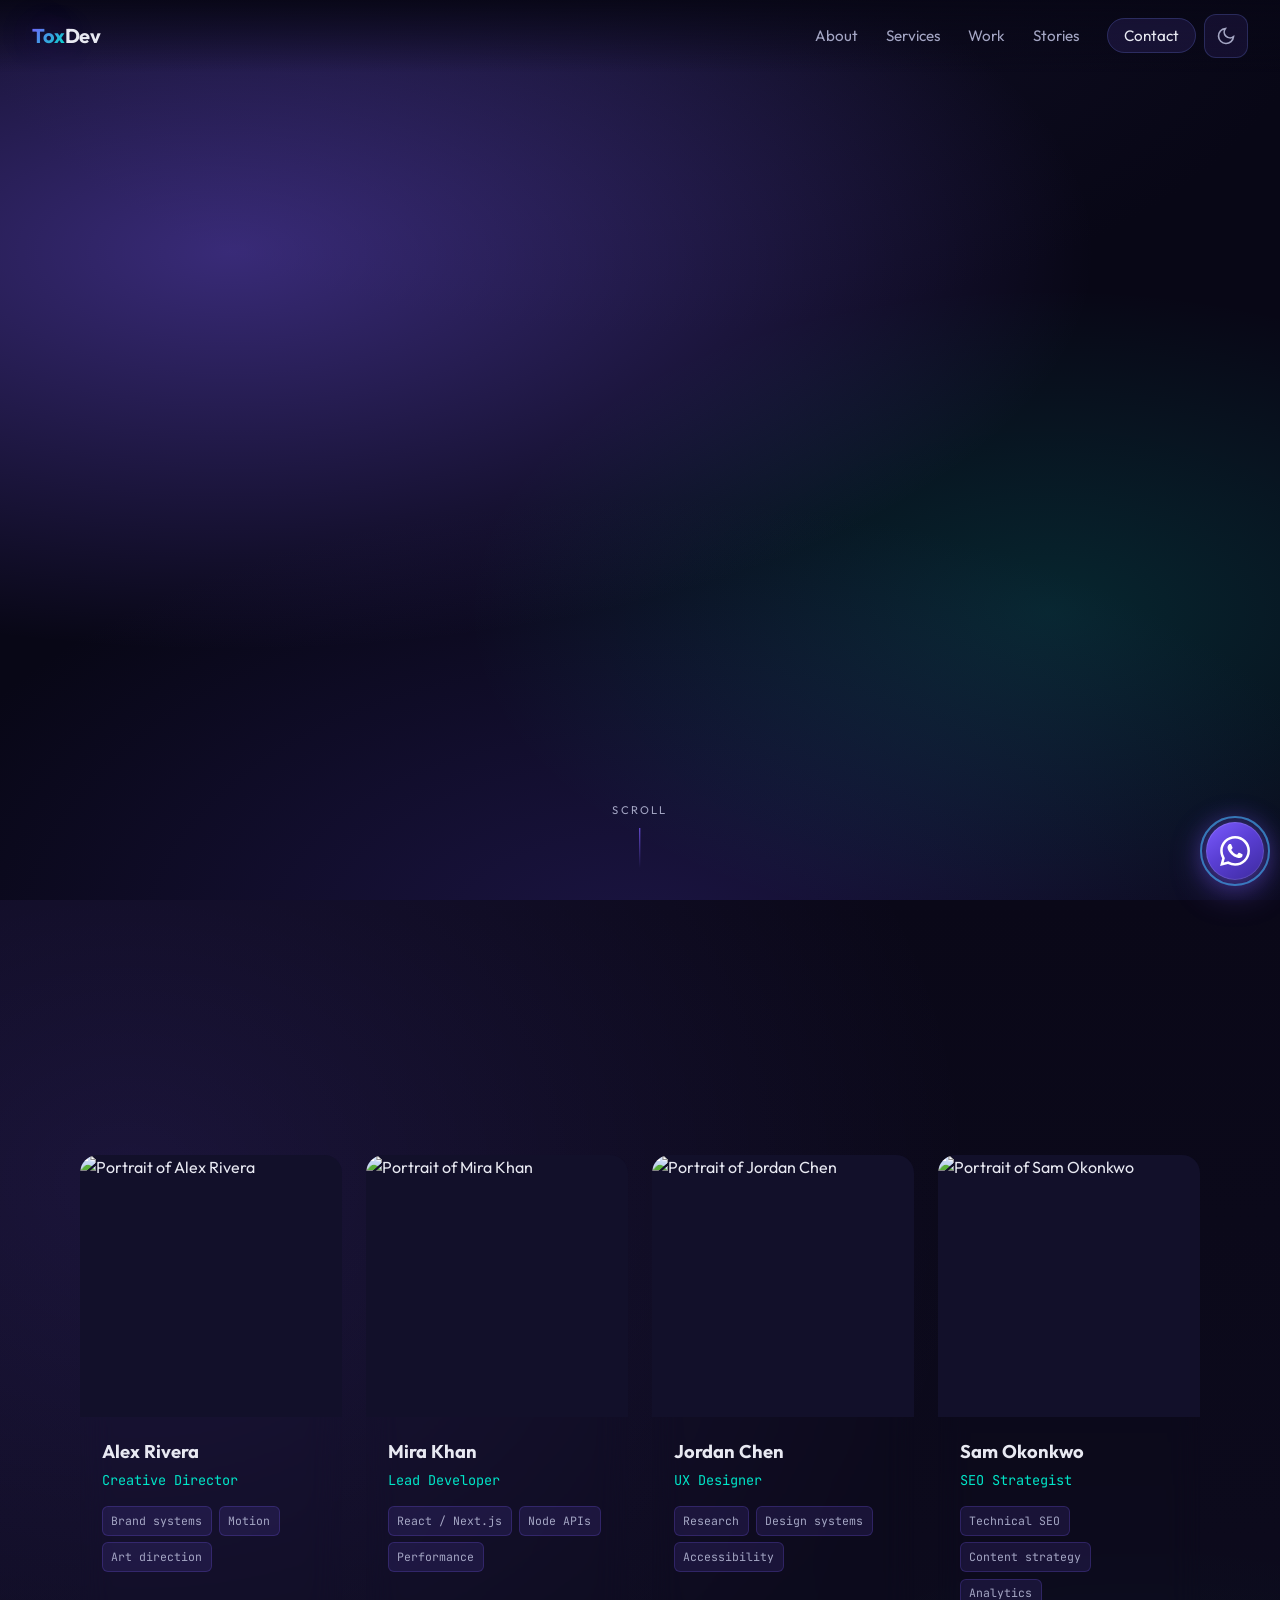
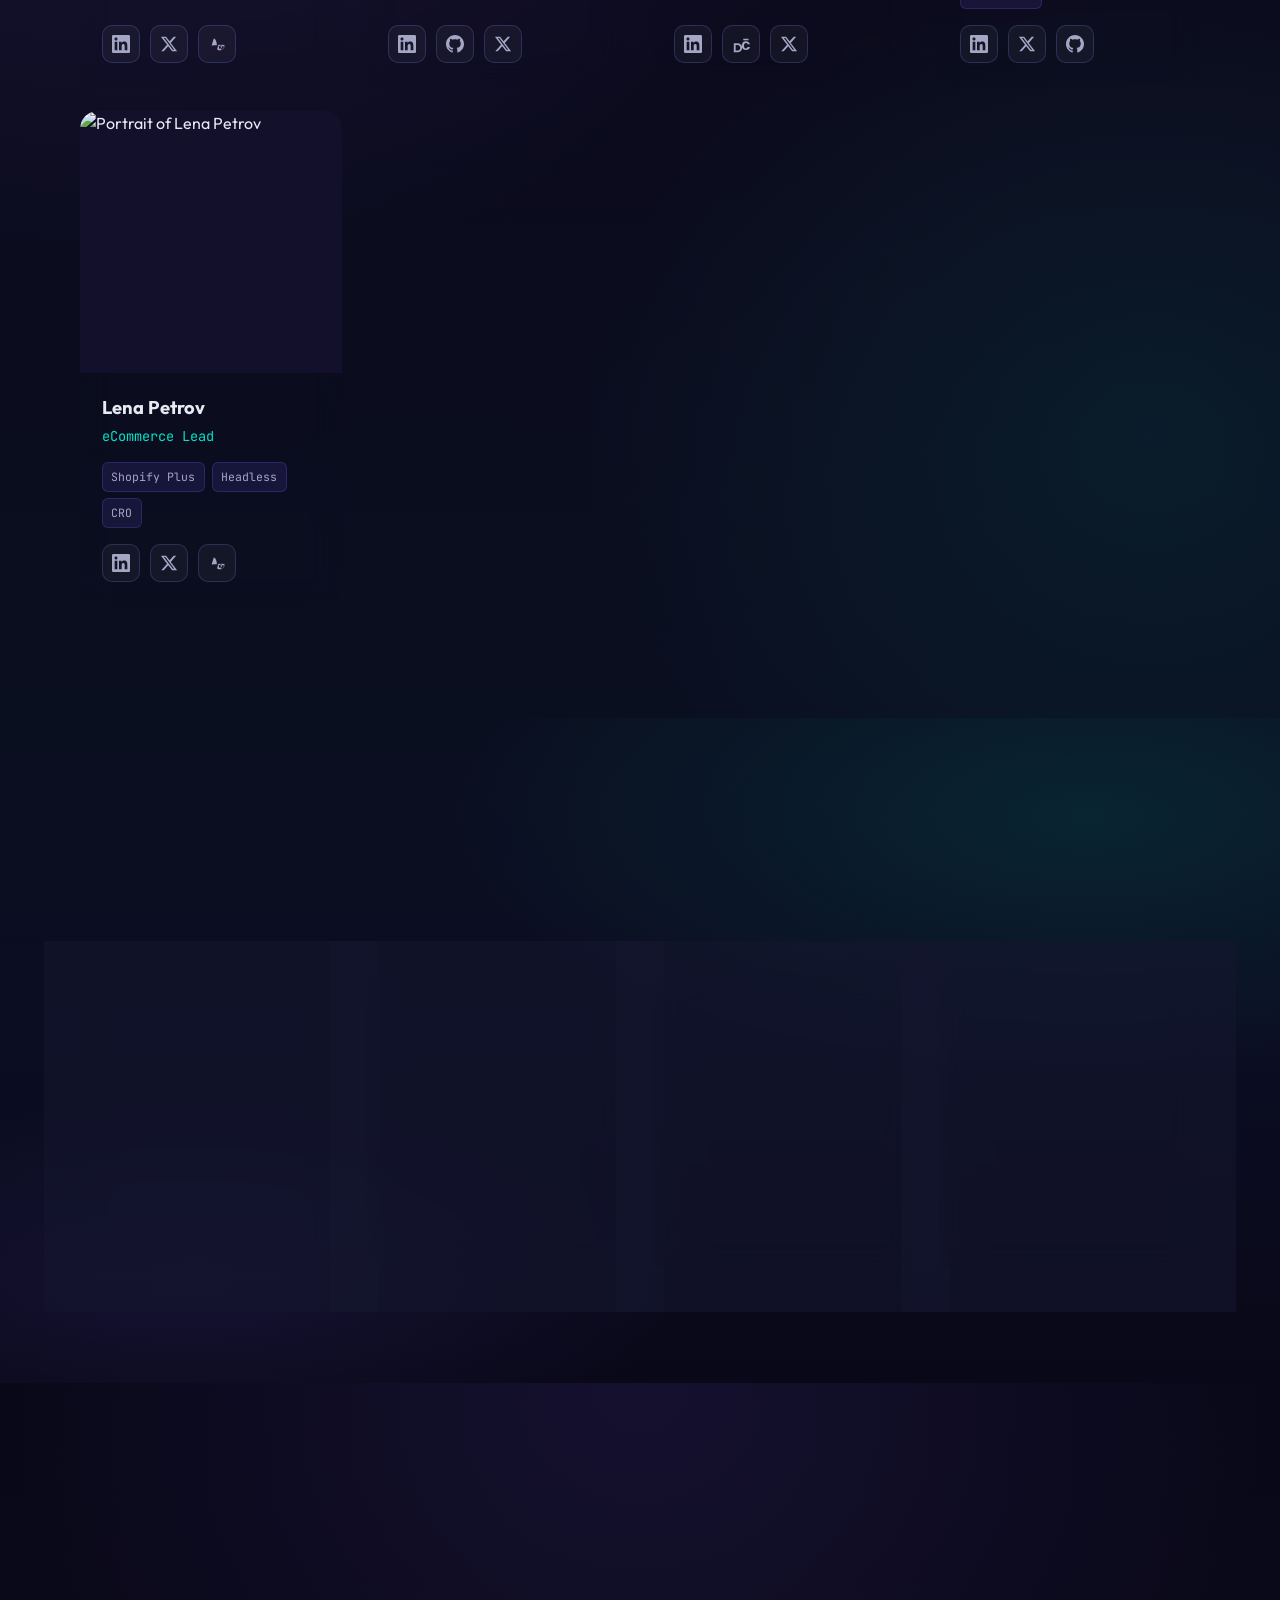
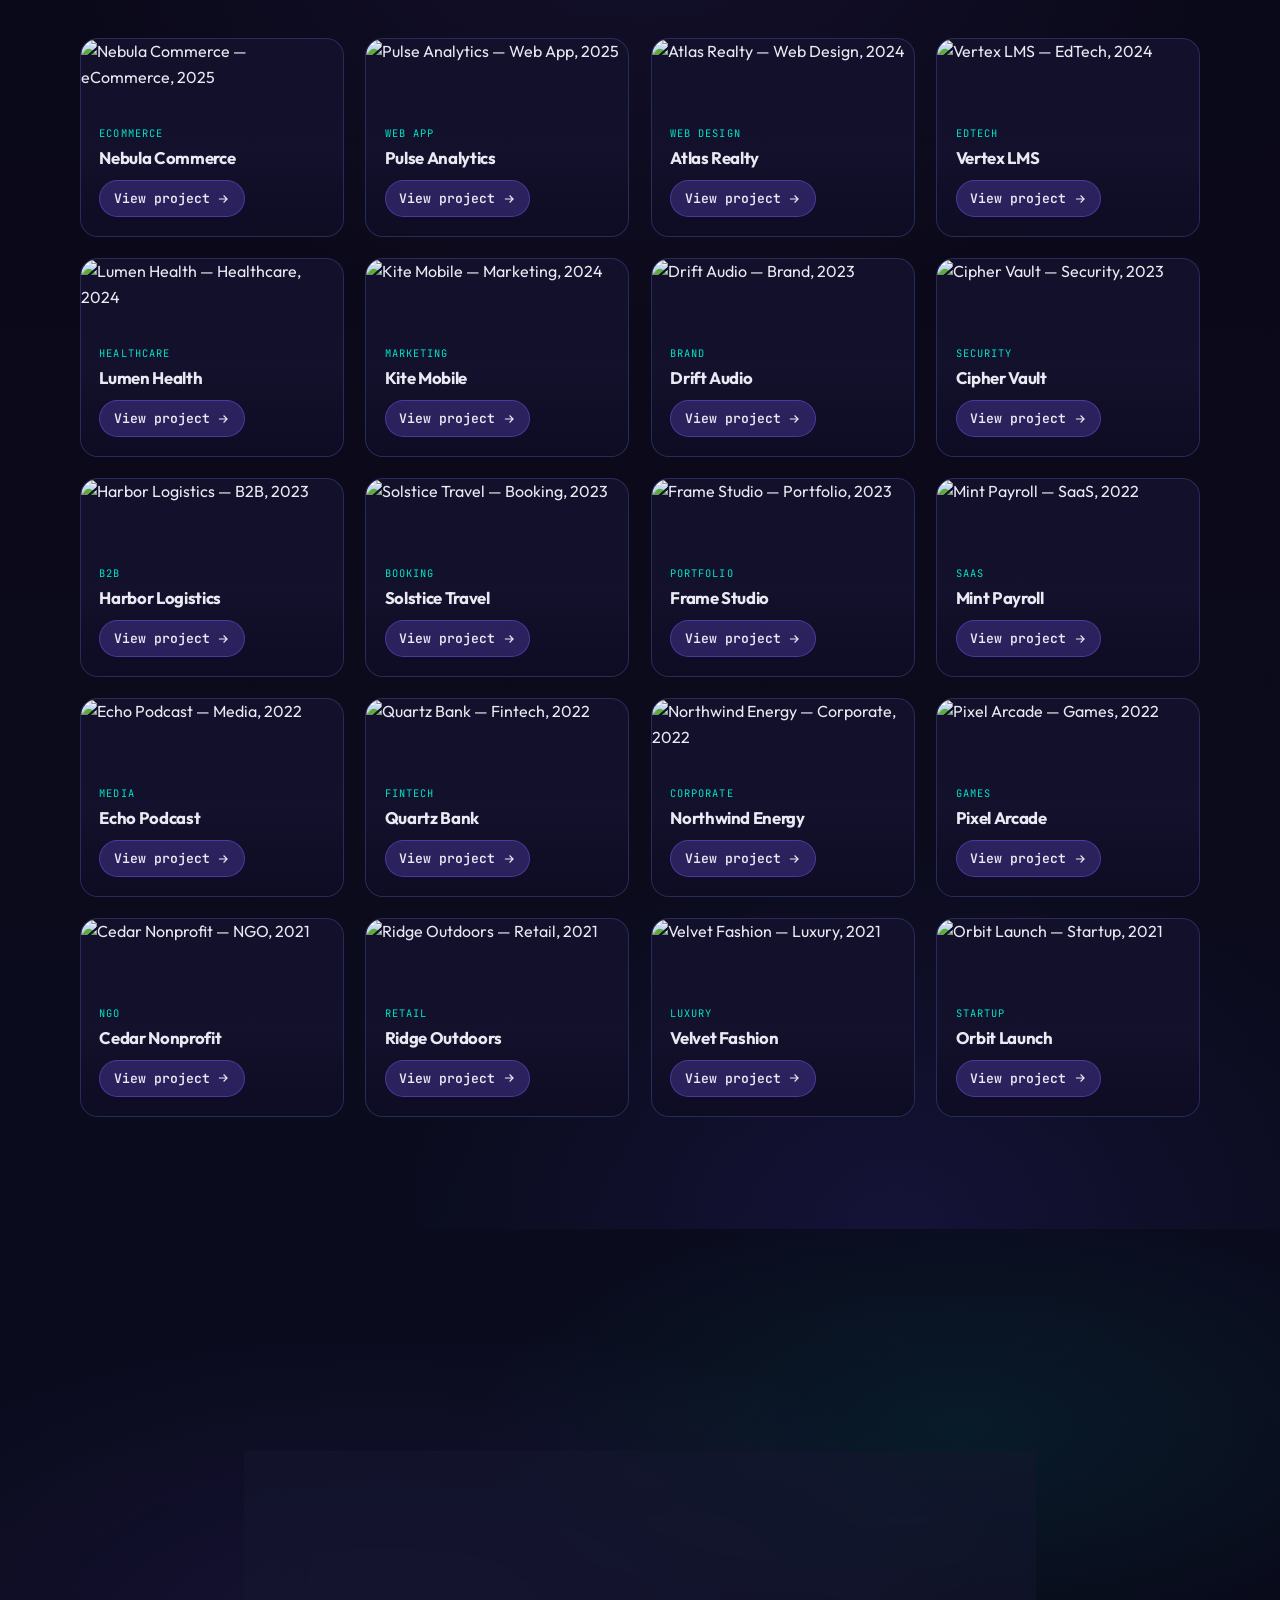
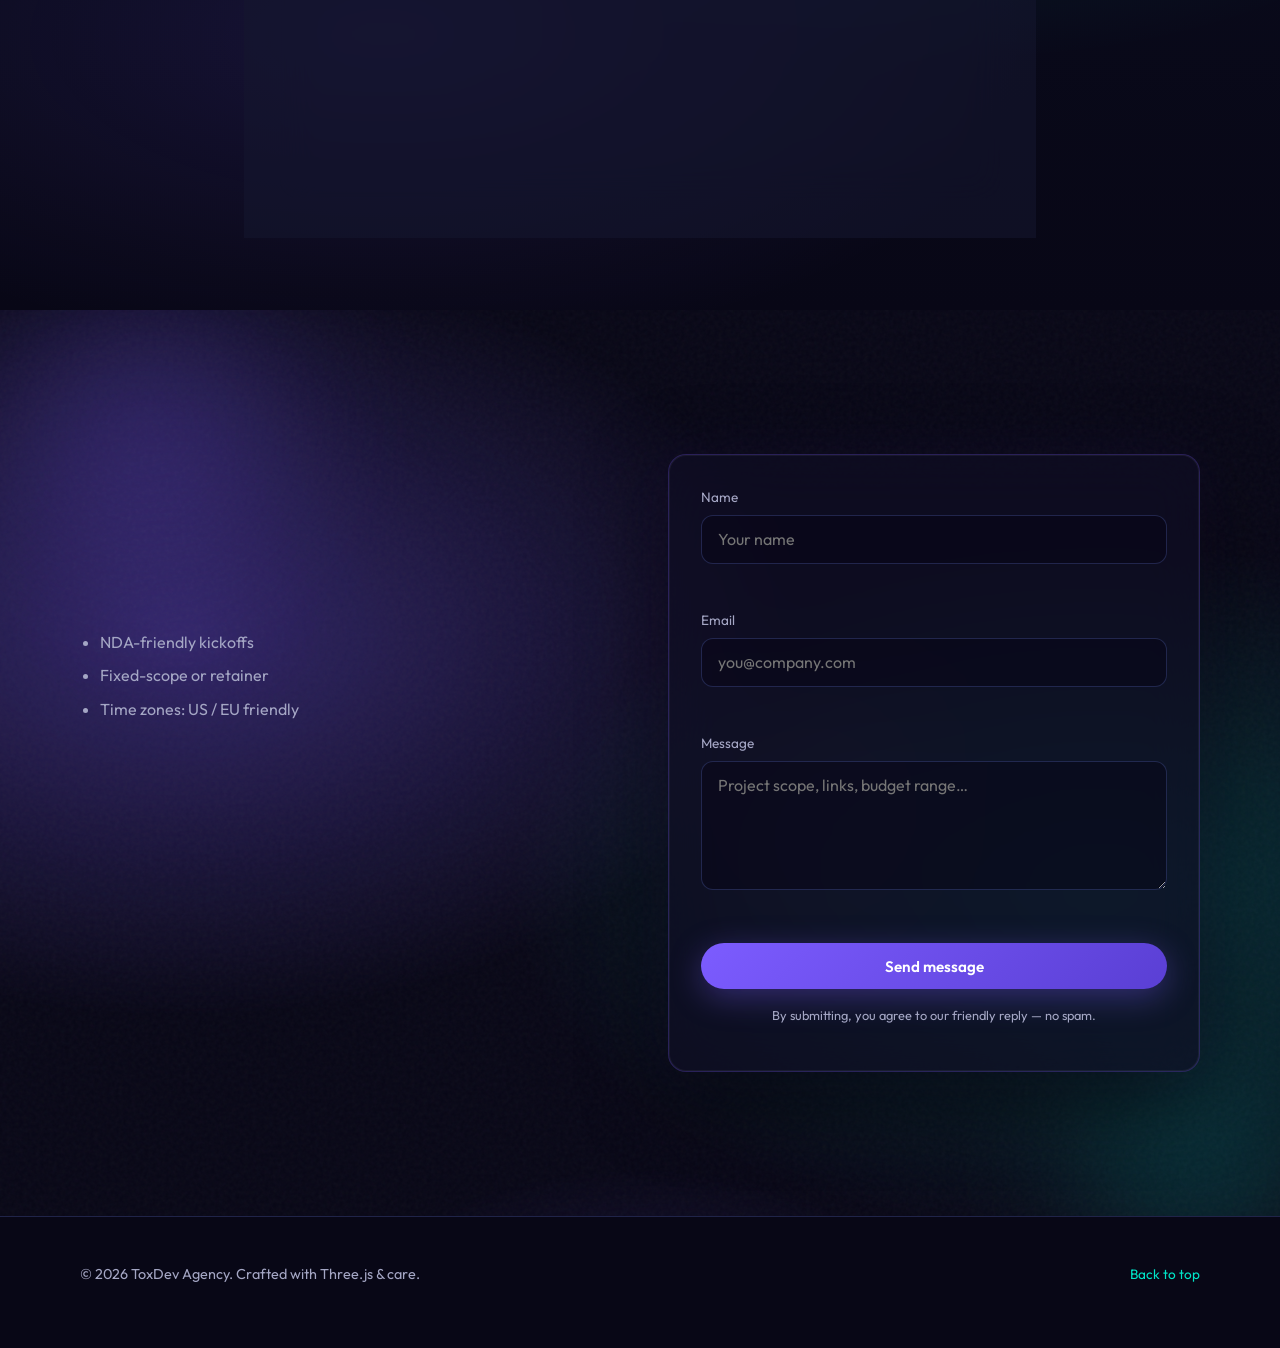
==== index.html @ de4a1d1b "Add files via upload" ====
<!DOCTYPE html>
<html lang="en" data-theme="dark">
<head>
  <meta charset="UTF-8" />
  <meta name="viewport" content="width=device-width, initial-scale=1.0" />
  <meta name="description" content="ToxDev — Modern web development agency. Design, development, SEO, and eCommerce." />
  <title>ToxDev — 3D Web Agency</title>
  <link rel="preconnect" href="https://fonts.googleapis.com" />
  <link rel="preconnect" href="https://fonts.gstatic.com" crossorigin />
  <link href="https://fonts.googleapis.com/css2?family=Outfit:wght@300;400;500;600;700&family=JetBrains+Mono:wght@400;500&display=swap" rel="stylesheet" />
  <link rel="stylesheet" href="style.css" />
  <script>
    (function () {
      try {
        var t = localStorage.getItem("toxdev-theme");
        if (t === "light" || t === "dark") document.documentElement.setAttribute("data-theme", t);
      } catch (e) {}
    })();
  </script>
</head>
<body>
  <!-- Page load overlay -->
  <div class="loader" id="pageLoader" aria-hidden="true">
    <div class="loader__inner">
      <div class="loader__ring"></div>
      <p class="loader__text">Loading experience…</p>
    </div>
  </div>

  <header class="header" id="header">
    <a href="#hero" class="logo">
      <span class="logo__glow">Tox</span>Dev
    </a>
    <div class="header__end">
      <nav class="nav" aria-label="Primary">
        <button
          type="button"
          class="nav__toggle"
          id="navToggle"
          aria-expanded="false"
          aria-controls="navMenu"
          aria-label="Open menu"
        >
          <span class="nav__toggle-box" aria-hidden="true">
            <span class="nav__toggle-bar"></span>
            <span class="nav__toggle-bar"></span>
            <span class="nav__toggle-bar"></span>
          </span>
        </button>
        <div class="nav__backdrop" id="navBackdrop" aria-hidden="true"></div>
        <ul class="nav__list" id="navMenu">
          <li><a href="#about">About</a></li>
          <li><a href="#services">Services</a></li>
          <li><a href="#portfolio">Work</a></li>
          <li><a href="#testimonials">Stories</a></li>
          <li><a href="#contact" class="nav__cta">Contact</a></li>
        </ul>
      </nav>
      <button
        type="button"
        class="theme-toggle"
        id="themeToggle"
        aria-label="Switch to light theme"
        title="Theme"
      >
        <span class="theme-toggle__icon theme-toggle__icon--moon" aria-hidden="true">
          <svg width="20" height="20" viewBox="0 0 24 24" fill="none" stroke="currentColor" stroke-width="2" stroke-linecap="round"><path d="M21 12.79A9 9 0 1 1 11.21 3 7 7 0 0 0 21 12.79z"/></svg>
        </span>
        <span class="theme-toggle__icon theme-toggle__icon--sun" aria-hidden="true">
          <svg width="20" height="20" viewBox="0 0 24 24" fill="none" stroke="currentColor" stroke-width="2" stroke-linecap="round"><circle cx="12" cy="12" r="4"/><path d="M12 2v2M12 20v2M4.93 4.93l1.41 1.41M17.66 17.66l1.41 1.41M2 12h2M20 12h2M4.93 19.07l1.41-1.41M17.66 6.34l1.41-1.41"/></svg>
        </span>
      </button>
    </div>
  </header>

  <main>
    <!-- Hero: Three.js canvas + content -->
    <section class="hero" id="hero">
      <div class="hero__canvas-wrap" id="heroCanvasWrap">
        <canvas id="heroCanvas" aria-hidden="true"></canvas>
      </div>
      <div class="hero__content" data-parallax="0.04">
        <p class="hero__eyebrow reveal">Web · Product · Growth</p>
        <h1 class="hero__title reveal">
          We build <span class="text-gradient">digital worlds</span> that move people.
        </h1>
        <p class="hero__lead reveal">
          A boutique studio crafting immersive sites, fast eCommerce, and search-ready experiences — with 3D flair and obsessive polish.
        </p>
        <div class="hero__actions reveal">
          <a href="#contact" class="btn btn--primary">Start a project</a>
          <a href="#portfolio" class="btn btn--ghost">View work</a>
        </div>
      </div>
      <div class="hero__scroll" aria-hidden="true">
        <span>Scroll</span>
        <span class="hero__scroll-line"></span>
      </div>
    </section>

    <!-- About: developers — photo, role, skills, social -->
    <section class="section about" id="about">
      <div class="container">
        <header class="section__head">
          <h2 class="section__title" data-reveal>About us</h2>
          <p class="section__subtitle" data-reveal>Developers and designers who ship products, not slide decks.</p>
        </header>
        <div class="team-grid">
          <article class="tilt-card glass team-card" data-tilt>
            <div class="tilt-card__inner">
              <div class="team-card__photo">
                <img src="https://images.unsplash.com/photo-1560250097-0b93528c311a?w=400&h=400&fit=crop&crop=face&q=80" alt="Portrait of Alex Rivera" width="400" height="400" loading="lazy" />
              </div>
              <div class="team-card__body">
                <h3 class="tilt-card__name">Alex Rivera</h3>
                <p class="tilt-card__role">Creative Director</p>
                <ul class="team-card__skills" aria-label="Skills">
                  <li>Brand systems</li>
                  <li>Motion</li>
                  <li>Art direction</li>
                </ul>
                <div class="team-card__social">
                  <a href="https://linkedin.com" target="_blank" rel="noopener noreferrer" class="social-link" aria-label="Alex Rivera on LinkedIn">
                    <svg width="18" height="18" viewBox="0 0 24 24" fill="currentColor" aria-hidden="true"><path d="M20.447 20.452h-3.554v-5.569c0-1.328-.027-3.037-1.852-3.037-1.853 0-2.136 1.445-2.136 2.939v5.667H9.351V9h3.414v1.561h.046c.477-.9 1.637-1.85 3.37-1.85 3.601 0 4.267 2.37 4.267 5.455v6.286zM5.337 7.433c-1.144 0-2.063-.926-2.063-2.065 0-1.138.92-2.063 2.063-2.063 1.14 0 2.064.925 2.063 2.063 0 1.139-.925 2.065-2.063 2.065zm1.782 13.019H3.555V9h3.564v11.452zM22.225 0H1.771C.792 0 0 .774 0 1.729v20.542C0 23.227.792 24 1.771 24h20.451C23.2 24 24 23.227 24 22.271V1.729C24 .774 23.2 0 22.222 0h.003z"/></svg>
                  </a>
                  <a href="https://twitter.com" target="_blank" rel="noopener noreferrer" class="social-link" aria-label="Alex Rivera on X">
                    <svg width="18" height="18" viewBox="0 0 24 24" fill="currentColor" aria-hidden="true"><path d="M18.244 2.25h3.308l-7.227 8.26 8.502 11.24H16.17l-5.214-6.817L4.99 21.75H1.68l7.73-8.835L1.254 2.25H8.08l4.713 6.231zm-1.161 17.52h1.833L7.084 4.126H5.117z"/></svg>
                  </a>
                  <a href="https://dribbble.com" target="_blank" rel="noopener noreferrer" class="social-link" aria-label="Alex Rivera on Dribbble">
                    <svg width="18" height="18" viewBox="0 0 24 24" fill="currentColor" aria-hidden="true"><path d="M12 24C5.385 24 0 18.615 0 12S5.385 0 12 0s12 5.385 12 12-5.385 12-12 12zm10.12-10.358c-.32-.119-2.962-.891-5.968-.419 1.251 3.44 1.761 6.242 1.859 6.818 2.14-1.445 3.656-3.73 4.109-6.399zM12.188 19.38c.184-.99.634-3.318 1.741-6.398 5.624 1.2 7.824 3.01 8.014 3.188-1.368 2.702-4.186 4.554-7.755 4.21zM7.841 4.8c-.012 0-.017 0-.029.005 0 .005-1.793 5.032-2.805 9.39 3.546-.759 6.55-.42 6.894-.373-.204-5.154-2.134-8.875-4.06-9.022zM12 0C5.385 0 0 5.385 0 12c0 6.616 5.385 12 12 12 6.62 0 12-5.384 12-12S18.62 0 12 0zm7.341 15.236c-.246-.076-2.483-.769-5.108-.365.178 1.108.525 2.359.99 3.701 2.507-.89 4.285-2.646 4.118-4.336z"/></svg>
                  </a>
                </div>
              </div>
            </div>
          </article>
          <article class="tilt-card glass team-card" data-tilt>
            <div class="tilt-card__inner">
              <div class="team-card__photo">
                <img src="https://images.unsplash.com/photo-1573496359142-b8d87734a5a2?w=400&h=400&fit=crop&crop=face&q=80" alt="Portrait of Mira Khan" width="400" height="400" loading="lazy" />
              </div>
              <div class="team-card__body">
                <h3 class="tilt-card__name">Mira Khan</h3>
                <p class="tilt-card__role">Lead Developer</p>
                <ul class="team-card__skills" aria-label="Skills">
                  <li>React / Next.js</li>
                  <li>Node APIs</li>
                  <li>Performance</li>
                </ul>
                <div class="team-card__social">
                  <a href="https://linkedin.com" target="_blank" rel="noopener noreferrer" class="social-link" aria-label="Mira Khan on LinkedIn">
                    <svg width="18" height="18" viewBox="0 0 24 24" fill="currentColor" aria-hidden="true"><path d="M20.447 20.452h-3.554v-5.569c0-1.328-.027-3.037-1.852-3.037-1.853 0-2.136 1.445-2.136 2.939v5.667H9.351V9h3.414v1.561h.046c.477-.9 1.637-1.85 3.37-1.85 3.601 0 4.267 2.37 4.267 5.455v6.286zM5.337 7.433c-1.144 0-2.063-.926-2.063-2.065 0-1.138.92-2.063 2.063-2.063 1.14 0 2.064.925 2.063 2.063 0 1.139-.925 2.065-2.063 2.065zm1.782 13.019H3.555V9h3.564v11.452zM22.225 0H1.771C.792 0 0 .774 0 1.729v20.542C0 23.227.792 24 1.771 24h20.451C23.2 24 24 23.227 24 22.271V1.729C24 .774 23.2 0 22.222 0h.003z"/></svg>
                  </a>
                  <a href="https://github.com" target="_blank" rel="noopener noreferrer" class="social-link" aria-label="Mira Khan on GitHub">
                    <svg width="18" height="18" viewBox="0 0 24 24" fill="currentColor" aria-hidden="true"><path d="M12 0c-6.626 0-12 5.373-12 12 0 5.302 3.438 9.8 8.207 11.387.599.111.793-.261.793-.577v-2.234c-3.338.726-4.033-1.416-4.033-1.416-.546-1.387-1.333-1.756-1.333-1.756-1.089-.745.083-.729.083-.729 1.205.084 1.839 1.237 1.839 1.237 1.07 1.834 2.807 1.304 3.492.997.107-.775.418-1.305.762-1.604-2.665-.305-5.467-1.334-5.467-5.931 0-1.311.469-2.381 1.236-3.221-.124-.303-.535-1.524.117-3.176 0 0 1.008-.322 3.301 1.23.957-.266 1.983-.399 3.003-.404 1.02.005 2.047.138 3.006.404 2.291-1.552 3.297-1.23 3.297-1.23.653 1.653.242 2.874.118 3.176.77.84 1.235 1.911 1.235 3.221 0 4.609-2.807 5.624-5.479 5.921.43.372.823 1.102.823 2.222v3.293c0 .319.192.694.801.576 4.765-1.589 8.199-6.086 8.199-11.386 0-6.627-5.373-12-12-12z"/></svg>
                  </a>
                  <a href="https://twitter.com" target="_blank" rel="noopener noreferrer" class="social-link" aria-label="Mira Khan on X">
                    <svg width="18" height="18" viewBox="0 0 24 24" fill="currentColor" aria-hidden="true"><path d="M18.244 2.25h3.308l-7.227 8.26 8.502 11.24H16.17l-5.214-6.817L4.99 21.75H1.68l7.73-8.835L1.254 2.25H8.08l4.713 6.231zm-1.161 17.52h1.833L7.084 4.126H5.117z"/></svg>
                  </a>
                </div>
              </div>
            </div>
          </article>
          <article class="tilt-card glass team-card" data-tilt>
            <div class="tilt-card__inner">
              <div class="team-card__photo">
                <img src="https://images.unsplash.com/photo-1519085360753-af0119f7cbe7?w=400&h=400&fit=crop&crop=face&q=80" alt="Portrait of Jordan Chen" width="400" height="400" loading="lazy" />
              </div>
              <div class="team-card__body">
                <h3 class="tilt-card__name">Jordan Chen</h3>
                <p class="tilt-card__role">UX Designer</p>
                <ul class="team-card__skills" aria-label="Skills">
                  <li>Research</li>
                  <li>Design systems</li>
                  <li>Accessibility</li>
                </ul>
                <div class="team-card__social">
                  <a href="https://linkedin.com" target="_blank" rel="noopener noreferrer" class="social-link" aria-label="Jordan Chen on LinkedIn">
                    <svg width="18" height="18" viewBox="0 0 24 24" fill="currentColor" aria-hidden="true"><path d="M20.447 20.452h-3.554v-5.569c0-1.328-.027-3.037-1.852-3.037-1.853 0-2.136 1.445-2.136 2.939v5.667H9.351V9h3.414v1.561h.046c.477-.9 1.637-1.85 3.37-1.85 3.601 0 4.267 2.37 4.267 5.455v6.286zM5.337 7.433c-1.144 0-2.063-.926-2.063-2.065 0-1.138.92-2.063 2.063-2.063 1.14 0 2.064.925 2.063 2.063 0 1.139-.925 2.065-2.063 2.065zm1.782 13.019H3.555V9h3.564v11.452zM22.225 0H1.771C.792 0 0 .774 0 1.729v20.542C0 23.227.792 24 1.771 24h20.451C23.2 24 24 23.227 24 22.271V1.729C24 .774 23.2 0 22.222 0h.003z"/></svg>
                  </a>
                  <a href="https://behance.net" target="_blank" rel="noopener noreferrer" class="social-link" aria-label="Jordan Chen on Behance">
                    <svg width="18" height="18" viewBox="0 0 24 24" fill="currentColor" aria-hidden="true"><path d="M22 7h-7v-2h7v2zm1.726 10c-.442 1.297-2.029 3-5.101 3-3.074 0-5.564-1.729-5.564-5.675 0-3.91 2.325-5.92 5.466-5.92 3.082 0 4.964 1.782 5.327 4.082h-3.058c-.295-1.09-1.232-1.8-2.269-1.8-1.4 0-2.578 1.05-2.578 3.638 0 2.55 1.192 3.637 2.578 3.637 1.225 0 2.008-.653 2.269-1.8H23.73zm-16.652-6h-4.68v12h4.68c3.976 0 6.44-2.488 6.44-6.04 0-3.548-2.464-5.96-6.44-5.96zm-.164 9.78h-2.032v-7.6h2.032c2.651 0 4.088 1.54 4.088 3.8 0 2.26-1.437 3.8-4.088 3.8z"/></svg>
                  </a>
                  <a href="https://twitter.com" target="_blank" rel="noopener noreferrer" class="social-link" aria-label="Jordan Chen on X">
                    <svg width="18" height="18" viewBox="0 0 24 24" fill="currentColor" aria-hidden="true"><path d="M18.244 2.25h3.308l-7.227 8.26 8.502 11.24H16.17l-5.214-6.817L4.99 21.75H1.68l7.73-8.835L1.254 2.25H8.08l4.713 6.231zm-1.161 17.52h1.833L7.084 4.126H5.117z"/></svg>
                  </a>
                </div>
              </div>
            </div>
          </article>
          <article class="tilt-card glass team-card" data-tilt>
            <div class="tilt-card__inner">
              <div class="team-card__photo">
                <img src="https://images.unsplash.com/photo-1507003211169-0a1dd7228f2d?w=400&h=400&fit=crop&crop=face&q=80" alt="Portrait of Sam Okonkwo" width="400" height="400" loading="lazy" />
              </div>
              <div class="team-card__body">
                <h3 class="tilt-card__name">Sam Okonkwo</h3>
                <p class="tilt-card__role">SEO Strategist</p>
                <ul class="team-card__skills" aria-label="Skills">
                  <li>Technical SEO</li>
                  <li>Content strategy</li>
                  <li>Analytics</li>
                </ul>
                <div class="team-card__social">
                  <a href="https://linkedin.com" target="_blank" rel="noopener noreferrer" class="social-link" aria-label="Sam Okonkwo on LinkedIn">
                    <svg width="18" height="18" viewBox="0 0 24 24" fill="currentColor" aria-hidden="true"><path d="M20.447 20.452h-3.554v-5.569c0-1.328-.027-3.037-1.852-3.037-1.853 0-2.136 1.445-2.136 2.939v5.667H9.351V9h3.414v1.561h.046c.477-.9 1.637-1.85 3.37-1.85 3.601 0 4.267 2.37 4.267 5.455v6.286zM5.337 7.433c-1.144 0-2.063-.926-2.063-2.065 0-1.138.92-2.063 2.063-2.063 1.14 0 2.064.925 2.063 2.063 0 1.139-.925 2.065-2.063 2.065zm1.782 13.019H3.555V9h3.564v11.452zM22.225 0H1.771C.792 0 0 .774 0 1.729v20.542C0 23.227.792 24 1.771 24h20.451C23.2 24 24 23.227 24 22.271V1.729C24 .774 23.2 0 22.222 0h.003z"/></svg>
                  </a>
                  <a href="https://twitter.com" target="_blank" rel="noopener noreferrer" class="social-link" aria-label="Sam Okonkwo on X">
                    <svg width="18" height="18" viewBox="0 0 24 24" fill="currentColor" aria-hidden="true"><path d="M18.244 2.25h3.308l-7.227 8.26 8.502 11.24H16.17l-5.214-6.817L4.99 21.75H1.68l7.73-8.835L1.254 2.25H8.08l4.713 6.231zm-1.161 17.52h1.833L7.084 4.126H5.117z"/></svg>
                  </a>
                  <a href="https://github.com" target="_blank" rel="noopener noreferrer" class="social-link" aria-label="Sam Okonkwo on GitHub">
                    <svg width="18" height="18" viewBox="0 0 24 24" fill="currentColor" aria-hidden="true"><path d="M12 0c-6.626 0-12 5.373-12 12 0 5.302 3.438 9.8 8.207 11.387.599.111.793-.261.793-.577v-2.234c-3.338.726-4.033-1.416-4.033-1.416-.546-1.387-1.333-1.756-1.333-1.756-1.089-.745.083-.729.083-.729 1.205.084 1.839 1.237 1.839 1.237 1.07 1.834 2.807 1.304 3.492.997.107-.775.418-1.305.762-1.604-2.665-.305-5.467-1.334-5.467-5.931 0-1.311.469-2.381 1.236-3.221-.124-.303-.535-1.524.117-3.176 0 0 1.008-.322 3.301 1.23.957-.266 1.983-.399 3.003-.404 1.02.005 2.047.138 3.006.404 2.291-1.552 3.297-1.23 3.297-1.23.653 1.653.242 2.874.118 3.176.77.84 1.235 1.911 1.235 3.221 0 4.609-2.807 5.624-5.479 5.921.43.372.823 1.102.823 2.222v3.293c0 .319.192.694.801.576 4.765-1.589 8.199-6.086 8.199-11.386 0-6.627-5.373-12-12-12z"/></svg>
                  </a>
                </div>
              </div>
            </div>
          </article>
          <article class="tilt-card glass team-card" data-tilt>
            <div class="tilt-card__inner">
              <div class="team-card__photo">
                <img src="https://images.unsplash.com/photo-1580489944761-15a19d654956?w=400&h=400&fit=crop&crop=face&q=80" alt="Portrait of Lena Petrov" width="400" height="400" loading="lazy" />
              </div>
              <div class="team-card__body">
                <h3 class="tilt-card__name">Lena Petrov</h3>
                <p class="tilt-card__role">eCommerce Lead</p>
                <ul class="team-card__skills" aria-label="Skills">
                  <li>Shopify Plus</li>
                  <li>Headless</li>
                  <li>CRO</li>
                </ul>
                <div class="team-card__social">
                  <a href="https://linkedin.com" target="_blank" rel="noopener noreferrer" class="social-link" aria-label="Lena Petrov on LinkedIn">
                    <svg width="18" height="18" viewBox="0 0 24 24" fill="currentColor" aria-hidden="true"><path d="M20.447 20.452h-3.554v-5.569c0-1.328-.027-3.037-1.852-3.037-1.853 0-2.136 1.445-2.136 2.939v5.667H9.351V9h3.414v1.561h.046c.477-.9 1.637-1.85 3.37-1.85 3.601 0 4.267 2.37 4.267 5.455v6.286zM5.337 7.433c-1.144 0-2.063-.926-2.063-2.065 0-1.138.92-2.063 2.063-2.063 1.14 0 2.064.925 2.063 2.063 0 1.139-.925 2.065-2.063 2.065zm1.782 13.019H3.555V9h3.564v11.452zM22.225 0H1.771C.792 0 0 .774 0 1.729v20.542C0 23.227.792 24 1.771 24h20.451C23.2 24 24 23.227 24 22.271V1.729C24 .774 23.2 0 22.222 0h.003z"/></svg>
                  </a>
                  <a href="https://twitter.com" target="_blank" rel="noopener noreferrer" class="social-link" aria-label="Lena Petrov on X">
                    <svg width="18" height="18" viewBox="0 0 24 24" fill="currentColor" aria-hidden="true"><path d="M18.244 2.25h3.308l-7.227 8.26 8.502 11.24H16.17l-5.214-6.817L4.99 21.75H1.68l7.73-8.835L1.254 2.25H8.08l4.713 6.231zm-1.161 17.52h1.833L7.084 4.126H5.117z"/></svg>
                  </a>
                  <a href="https://dribbble.com" target="_blank" rel="noopener noreferrer" class="social-link" aria-label="Lena Petrov on Dribbble">
                    <svg width="18" height="18" viewBox="0 0 24 24" fill="currentColor" aria-hidden="true"><path d="M12 24C5.385 24 0 18.615 0 12S5.385 0 12 0s12 5.385 12 12-5.385 12-12 12zm10.12-10.358c-.32-.119-2.962-.891-5.968-.419 1.251 3.44 1.761 6.242 1.859 6.818 2.14-1.445 3.656-3.73 4.109-6.399zM12.188 19.38c.184-.99.634-3.318 1.741-6.398 5.624 1.2 7.824 3.01 8.014 3.188-1.368 2.702-4.186 4.554-7.755 4.21zM7.841 4.8c-.012 0-.017 0-.029.005 0 .005-1.793 5.032-2.805 9.39 3.546-.759 6.55-.42 6.894-.373-.204-5.154-2.134-8.875-4.06-9.022zM12 0C5.385 0 0 5.385 0 12c0 6.616 5.385 12 12 12 6.62 0 12-5.384 12-12S18.62 0 12 0zm7.341 15.236c-.246-.076-2.483-.769-5.108-.365.178 1.108.525 2.359.99 3.701 2.507-.89 4.285-2.646 4.118-4.336z"/></svg>
                  </a>
                </div>
              </div>
            </div>
          </article>
        </div>
      </div>
    </section>

    <!-- Services -->
    <section class="section services" id="services">
      <div class="container">
        <header class="section__head">
          <h2 class="section__title" data-reveal>Services</h2>
          <p class="section__subtitle" data-reveal>Pick a lane — we’ll meet you in the contact form with context.</p>
        </header>
        <div class="services-grid">
          <button type="button" class="service-card glass" data-service="Web Design Inquiry">
            <div class="service-card__media">
              <img src="https://images.unsplash.com/photo-1561070791-2526d30994b5?w=640&h=360&fit=crop&q=80" alt="" width="640" height="360" loading="lazy" decoding="async" />
              <div class="service-card__media-shine" aria-hidden="true"></div>
            </div>
            <div class="service-card__body">
              <h3 class="service-card__title">Web Design</h3>
              <p class="service-card__desc">UI systems, dark-mode aesthetics, and motion-ready components.</p>
              <ul class="service-card__details">
                <li>Design systems &amp; Figma handoff</li>
                <li>Responsive layouts &amp; dark mode</li>
                <li>Micro-interactions &amp; motion specs</li>
              </ul>
              <span class="service-card__hint">Inquire — we’ll pre-fill your message</span>
            </div>
          </button>
          <button type="button" class="service-card glass" data-service="Web Development Inquiry">
            <div class="service-card__media">
              <img src="https://images.unsplash.com/photo-1498050108023-c5249f4df085?w=640&h=360&fit=crop&q=80" alt="" width="640" height="360" loading="lazy" decoding="async" />
              <div class="service-card__media-shine" aria-hidden="true"></div>
            </div>
            <div class="service-card__body">
              <h3 class="service-card__title">Web Development</h3>
              <p class="service-card__desc">Fast SPAs, APIs, and integrations built for maintainability.</p>
              <ul class="service-card__details">
                <li>React / Next.js &amp; Node APIs</li>
                <li>CI/CD, testing, and docs</li>
                <li>Performance &amp; Core Web Vitals</li>
              </ul>
              <span class="service-card__hint">Inquire — we’ll pre-fill your message</span>
            </div>
          </button>
          <button type="button" class="service-card glass" data-service="SEO Inquiry">
            <div class="service-card__media">
              <img src="https://images.unsplash.com/photo-1460925895917-afdab827c52f?w=640&h=360&fit=crop&q=80" alt="" width="640" height="360" loading="lazy" decoding="async" />
              <div class="service-card__media-shine" aria-hidden="true"></div>
            </div>
            <div class="service-card__body">
              <h3 class="service-card__title">SEO</h3>
              <p class="service-card__desc">Audits, schema, and content strategy that compound over time.</p>
              <ul class="service-card__details">
                <li>Technical audits &amp; fixes</li>
                <li>Schema, sitemaps, internal links</li>
                <li>Content clusters &amp; reporting</li>
              </ul>
              <span class="service-card__hint">Inquire — we’ll pre-fill your message</span>
            </div>
          </button>
          <button type="button" class="service-card glass" data-service="eCommerce Inquiry">
            <div class="service-card__media">
              <img src="https://images.unsplash.com/photo-1556742049-0cfed4f6a45d?w=640&h=360&fit=crop&q=80" alt="" width="640" height="360" loading="lazy" decoding="async" />
              <div class="service-card__media-shine" aria-hidden="true"></div>
            </div>
            <div class="service-card__body">
              <h3 class="service-card__title">eCommerce</h3>
              <p class="service-card__desc">Stores that load fast, convert, and scale on busy days.</p>
              <ul class="service-card__details">
                <li>Shopify / headless storefronts</li>
                <li>Payments, shipping, and ERP hooks</li>
                <li>CRO &amp; A/B testing</li>
              </ul>
              <span class="service-card__hint">Inquire — we’ll pre-fill your message</span>
            </div>
          </button>
        </div>
      </div>
    </section>

    <!-- Portfolio: image + title + view project -->
    <section class="section portfolio" id="portfolio">
      <div class="container">
        <header class="section__head">
          <h2 class="section__title" data-reveal>Selected work</h2>
          <p class="section__subtitle" data-reveal>Twenty recent launches — open a case or reach out below.</p>
        </header>
        <div class="portfolio-grid" id="portfolioGrid"></div>
      </div>
    </section>

    <!-- Testimonials slider -->
    <section class="section testimonials" id="testimonials">
      <div class="container">
        <header class="section__head">
          <h2 class="section__title" data-reveal>Testimonials</h2>
          <p class="section__subtitle" data-reveal>Teams that shipped with us.</p>
        </header>
        <div class="testimonial-slider glass" id="testimonialSlider">
          <div class="testimonial-slider__track" id="testimonialTrack"></div>
          <div class="testimonial-slider__controls">
            <button type="button" class="slider-btn" id="testPrev" aria-label="Previous testimonial">‹</button>
            <div class="slider-dots" id="testDots"></div>
            <button type="button" class="slider-btn" id="testNext" aria-label="Next testimonial">›</button>
          </div>
        </div>
      </div>
    </section>

    <!-- Contact: full-bleed background + glass form -->
    <section class="section contact contact--full" id="contact">
      <div class="contact__bg" aria-hidden="true">
        <div class="contact__aurora"></div>
        <div class="contact__orb contact__orb--1"></div>
        <div class="contact__orb contact__orb--2"></div>
        <div class="contact__orb contact__orb--3"></div>
        <div class="contact__noise"></div>
      </div>
      <div class="container contact__layout">
        <div class="contact__intro">
          <p class="contact__eyebrow" data-reveal>Contact</p>
          <h2 class="section__title" data-reveal>Let’s build something bold</h2>
          <p class="section__subtitle" data-reveal>Tell us about your timeline, stack, and goals — we reply within one business day.</p>
          <ul class="contact__bullets">
            <li>NDA-friendly kickoffs</li>
            <li>Fixed-scope or retainer</li>
            <li>Time zones: US / EU friendly</li>
          </ul>
          <div class="contact__chips" data-reveal>
            <span class="contact__chip">hello@toxdev.studio</span>
            <span class="contact__chip">Avg. reply under 24h</span>
          </div>
        </div>
        <form class="contact-form glass contact-form--elevated" id="contactForm" novalidate>
          <!-- Hidden: service card or portfolio “View project” prefill -->
          <input type="hidden" name="service_inquiry" id="serviceInquiry" value="" />
          <input type="hidden" name="project_ref" id="projectRef" value="" />
          <div class="form-row">
            <label for="contactName">Name</label>
            <input type="text" id="contactName" name="name" autocomplete="name" required minlength="2" placeholder="Your name" />
            <span class="field-error" id="errName" role="alert"></span>
          </div>
          <div class="form-row">
            <label for="contactEmail">Email</label>
            <input type="email" id="contactEmail" name="email" autocomplete="email" required placeholder="you@company.com" />
            <span class="field-error" id="errEmail" role="alert"></span>
          </div>
          <div class="form-row">
            <label for="contactMessage">Message</label>
            <textarea id="contactMessage" name="message" rows="5" required minlength="10" placeholder="Project scope, links, budget range…"></textarea>
            <span class="field-error" id="errMessage" role="alert"></span>
          </div>
          <button type="submit" class="btn btn--primary btn--full" id="submitBtn">
            <span class="btn__label">Send message</span>
            <span class="btn__spinner" aria-hidden="true"></span>
          </button>
          <p class="form-hint">By submitting, you agree to our friendly reply — no spam.</p>
        </form>
      </div>
    </section>
  </main>

  <footer class="footer">
    <div class="container footer__inner">
      <p>© <span id="year"></span> ToxDev Agency. Crafted with Three.js &amp; care.</p>
      <a href="#hero" class="footer__top">Back to top</a>
    </div>
  </footer>

  <!-- Success toast -->
  <div class="toast" id="formToast" role="status" aria-live="polite" aria-hidden="true">
    <div class="toast__inner glass">
      <span class="toast__icon" aria-hidden="true">✓</span>
      <div>
        <strong class="toast__title">Thank you!</strong>
        <p class="toast__msg">We received your message and sent a confirmation to your inbox.</p>
      </div>
    </div>
  </div>

  <!-- Floating WhatsApp + social — one click opens panel -->
  <aside class="fab-float" id="fabFloat" aria-label="Quick contact">
    <div class="fab-float__backdrop" id="fabBackdrop" aria-hidden="true"></div>
    <div
      class="fab-float__panel"
      id="fabPanel"
      role="region"
      aria-label="WhatsApp and social links"
      aria-hidden="true"
      inert
    >
      <div class="fab-float__social" role="group" aria-label="Social media">
        <a
          class="fab-float__btn fab-float__btn--social"
          href="https://www.linkedin.com/company/toxdev"
          target="_blank"
          rel="noopener noreferrer"
          title="LinkedIn"
          aria-label="ToxDev on LinkedIn"
        >
          <svg width="22" height="22" viewBox="0 0 24 24" fill="currentColor" aria-hidden="true"><path d="M20.447 20.452h-3.554v-5.569c0-1.328-.027-3.037-1.852-3.037-1.853 0-2.136 1.445-2.136 2.939v5.667H9.351V9h3.414v1.561h.046c.477-.9 1.637-1.85 3.37-1.85 3.601 0 4.267 2.37 4.267 5.455v6.286zM5.337 7.433c-1.144 0-2.063-.926-2.063-2.065 0-1.138.92-2.063 2.063-2.063 1.14 0 2.064.925 2.063 2.063 0 1.139-.925 2.065-2.063 2.065zm1.782 13.019H3.555V9h3.564v11.452zM22.225 0H1.771C.792 0 0 .774 0 1.729v20.542C0 23.227.792 24 1.771 24h20.451C23.2 24 24 23.227 24 22.271V1.729C24 .774 23.2 0 22.222 0h.003z"/></svg>
        </a>
        <a
          class="fab-float__btn fab-float__btn--social"
          href="https://www.instagram.com/toxdev"
          target="_blank"
          rel="noopener noreferrer"
          title="Instagram"
          aria-label="ToxDev on Instagram"
        >
          <svg width="22" height="22" viewBox="0 0 24 24" fill="currentColor" aria-hidden="true"><path d="M12 2.163c3.204 0 3.584.012 4.85.07 3.252.148 4.771 1.691 4.919 4.919.058 1.265.069 1.645.069 4.849 0 3.205-.012 3.584-.069 4.849-.149 3.225-1.664 4.771-4.919 4.919-1.266.058-1.644.07-4.85.07-3.204 0-3.584-.012-4.849-.07-3.26-.149-4.771-1.699-4.919-4.92-.058-1.265-.07-1.644-.07-4.849 0-3.204.013-3.583.07-4.849.149-3.227 1.664-4.771 4.919-4.919 1.266-.057 1.645-.069 4.849-.069zm0-2.163c-3.259 0-3.667.014-4.947.072-4.358.2-6.78 2.618-6.98 6.98-.059 1.281-.073 1.689-.073 4.948 0 3.259.014 3.668.072 4.948.2 4.358 2.618 6.78 6.98 6.98 1.281.058 1.689.072 4.948.072 3.259 0 3.668-.014 4.948-.072 4.354-.2 6.782-2.618 6.979-6.98.059-1.28.073-1.689.073-4.948 0-3.259-.014-3.667-.072-4.947-.196-4.354-2.617-6.78-6.979-6.98-1.281-.059-1.69-.073-4.949-.073zm0 5.838c-3.403 0-6.162 2.759-6.162 6.162s2.759 6.163 6.162 6.163 6.162-2.759 6.162-6.163c0-3.403-2.759-6.162-6.162-6.162zm0 10.162c-2.209 0-4-1.79-4-4 0-2.209 1.791-4 4-4s4 1.791 4 4c0 2.21-1.791 4-4 4zm6.406-11.845c-.796 0-1.441.645-1.441 1.44s.645 1.44 1.441 1.44c.795 0 1.439-.645 1.439-1.44s-.644-1.44-1.439-1.44z"/></svg>
        </a>
        <a
          class="fab-float__btn fab-float__btn--social"
          href="https://x.com/toxdev"
          target="_blank"
          rel="noopener noreferrer"
          title="X"
          aria-label="ToxDev on X"
        >
          <svg width="20" height="20" viewBox="0 0 24 24" fill="currentColor" aria-hidden="true"><path d="M18.244 2.25h3.308l-7.227 8.26 8.502 11.24H16.17l-5.214-6.817L4.99 21.75H1.68l7.73-8.835L1.254 2.25H8.08l4.713 6.231zm-1.161 17.52h1.833L7.084 4.126H5.117z"/></svg>
        </a>
      </div>
      <a
        class="fab-float__btn fab-float__btn--wa"
        href="https://wa.me/1234567890"
        target="_blank"
        rel="noopener noreferrer"
        title="WhatsApp"
        aria-label="Chat on WhatsApp"
      >
        <svg width="28" height="28" viewBox="0 0 24 24" fill="currentColor" aria-hidden="true"><path d="M17.472 14.382c-.297-.149-1.758-.867-2.03-.967-.273-.099-.471-.148-.67.15-.197.297-.767.966-.94 1.164-.173.199-.347.223-.644.075-.297-.15-1.255-.463-2.39-1.475-.883-.788-1.48-1.761-1.653-2.059-.173-.297-.018-.458.13-.606.134-.133.298-.347.446-.52.149-.174.198-.298.298-.497.099-.198.05-.371-.025-.52-.075-.149-.669-1.612-.916-2.207-.242-.579-.487-.5-.669-.51-.173-.008-.371-.01-.57-.01-.198 0-.52.074-.792.372-.272.297-1.04 1.016-1.04 2.479 0 1.462 1.065 2.875 1.213 3.074.149.198 2.096 3.2 5.077 4.487.709.306 1.262.489 1.694.625.712.227 1.36.195 1.871.118.571-.085 1.758-.719 2.006-1.413.248-.694.248-1.289.173-1.413-.074-.124-.272-.198-.57-.347m-5.421 7.403h-.004a9.87 9.87 0 01-5.03-1.378l-.361-.214-3.741.982.998-3.648-.235-.374a9.86 9.86 0 01-1.51-5.26c.001-5.45 4.436-9.884 9.888-9.884 2.64 0 5.122 1.03 6.988 2.898a9.825 9.825 0 012.893 6.994c-.003 5.45-4.437 9.884-9.885 9.884m8.413-18.297A11.815 11.815 0 0012.05 0C5.495 0 .16 5.335.157 11.892c0 2.096.547 4.142 1.588 5.945L.057 24l6.305-1.654a11.882 11.882 0 005.683 1.448h.005c6.554 0 11.89-5.335 11.893-11.893a11.821 11.821 0 00-3.48-8.413z"/></svg>
      </a>
    </div>
    <button
      type="button"
      class="fab-float__toggle"
      id="fabToggle"
      aria-expanded="false"
      aria-controls="fabPanel"
      title="Contact"
      aria-label="Open WhatsApp and social links"
    >
      <span class="fab-float__toggle-icon fab-float__toggle-icon--open" aria-hidden="true">
        <!-- WhatsApp brand mark (monochrome) -->
        <svg width="30" height="30" viewBox="0 0 24 24" fill="currentColor" aria-hidden="true"><path d="M17.472 14.382c-.297-.149-1.758-.867-2.03-.967-.273-.099-.471-.148-.67.15-.197.297-.767.966-.94 1.164-.173.199-.347.223-.644.075-.297-.15-1.255-.463-2.39-1.475-.883-.788-1.48-1.761-1.653-2.059-.173-.297-.018-.458.13-.606.134-.133.298-.347.446-.52.149-.174.198-.298.298-.497.099-.198.05-.371-.025-.52-.075-.149-.669-1.612-.916-2.207-.242-.579-.487-.5-.669-.51-.173-.008-.371-.01-.57-.01-.198 0-.52.074-.792.372-.272.297-1.04 1.016-1.04 2.479 0 1.462 1.065 2.875 1.213 3.074.149.198 2.096 3.2 5.077 4.487.709.306 1.262.489 1.694.625.712.227 1.36.195 1.871.118.571-.085 1.758-.719 2.006-1.413.248-.694.248-1.289.173-1.413-.074-.124-.272-.198-.57-.347m-5.421 7.403h-.004a9.87 9.87 0 01-5.03-1.378l-.361-.214-3.741.982.998-3.648-.235-.374a9.86 9.86 0 01-1.51-5.26c.001-5.45 4.436-9.884 9.888-9.884 2.64 0 5.122 1.03 6.988 2.898a9.825 9.825 0 012.893 6.994c-.003 5.45-4.437 9.884-9.885 9.884m8.413-18.297A11.815 11.815 0 0012.05 0C5.495 0 .16 5.335.157 11.892c0 2.096.547 4.142 1.588 5.945L.057 24l6.305-1.654a11.882 11.882 0 005.683 1.448h.005c6.554 0 11.89-5.335 11.893-11.893a11.821 11.821 0 00-3.48-8.413z"/></svg>
      </span>
      <span class="fab-float__toggle-icon fab-float__toggle-icon--close" aria-hidden="true">
        <svg width="26" height="26" viewBox="0 0 24 24" fill="none" stroke="currentColor" stroke-width="2.5" stroke-linecap="round"><path d="M18 6L6 18M6 6l12 12"/></svg>
      </span>
    </button>
  </aside>

  <!-- Three.js (defer heavy lib) -->
  <script defer src="https://cdnjs.cloudflare.com/ajax/libs/three.js/r128/three.min.js"></script>
  <script defer src="https://cdnjs.cloudflare.com/ajax/libs/gsap/3.12.5/gsap.min.js"></script>
  <script defer src="https://cdnjs.cloudflare.com/ajax/libs/gsap/3.12.5/ScrollTrigger.min.js"></script>
  <!-- EmailJS: replace with your public key in script.js -->
  <script defer src="https://cdn.jsdelivr.net/npm/@emailjs/browser@4/dist/email.min.js"></script>
  <script defer src="script.js"></script>
</body>
</html>
---- style.css ----
/* ============================================
   ToxDev Agency — Dark glass + neon accents
   Beginner note: CSS variables keep theme consistent.
   ============================================ */

:root {
  --bg-deep: #080716;
  --bg-elevated: #12102a;
  --surface: rgba(22, 24, 48, 0.58);
  --border: rgba(120, 140, 255, 0.22);
  --text: #e8e9f2;
  --text-muted: #a4a6c4;
  --accent: #7c5cff;
  --accent-2: #00e5c8;
  --glow: rgba(124, 92, 255, 0.45);
  --input-bg: rgba(8, 6, 22, 0.45);
  --header-bg-scrolled: rgba(14, 12, 32, 0.88);
  --radius: 18px;
  --font: "Outfit", system-ui, sans-serif;
  --mono: "JetBrains Mono", ui-monospace, monospace;
  --header-h: 72px;
}

[data-theme="light"] {
  --bg-deep: #f2f0fa;
  --bg-elevated: #ffffff;
  --surface: rgba(255, 255, 255, 0.78);
  --border: rgba(100, 80, 200, 0.2);
  --text: #1a1535;
  --text-muted: #5c5678;
  --accent: #6b4fe8;
  --accent-2: #009e8a;
  --glow: rgba(107, 79, 232, 0.35);
  --input-bg: rgba(255, 255, 255, 0.9);
  --header-bg-scrolled: rgba(255, 255, 255, 0.92);
}

*,
*::before,
*::after {
  box-sizing: border-box;
}

html {
  scroll-behavior: smooth;
}

@media (prefers-reduced-motion: reduce) {
  html {
    scroll-behavior: auto;
  }
  *,
  *::before,
  *::after {
    animation-duration: 0.01ms !important;
    animation-iteration-count: 1 !important;
    transition-duration: 0.01ms !important;
  }
  .project-card:hover,
  .project-card:focus-within {
    transform: none;
  }
}

body {
  margin: 0;
  font-family: var(--font);
  background: var(--bg-deep);
  color: var(--text);
  line-height: 1.6;
  overflow-x: hidden;
  transition: background-color 0.35s ease, color 0.35s ease;
}

body.nav-open,
body.fab-open {
  overflow: hidden;
}

/* Subtle grid background — tinted, not flat black */
body::before {
  content: "";
  position: fixed;
  inset: 0;
  background-image:
    linear-gradient(rgba(124, 92, 255, 0.045) 1px, transparent 1px),
    linear-gradient(90deg, rgba(124, 92, 255, 0.045) 1px, transparent 1px);
  background-size: 48px 48px;
  mask-image: radial-gradient(ellipse 80% 60% at 50% 20%, black 20%, transparent 70%);
  pointer-events: none;
  z-index: 0;
}

[data-theme="light"] body::before {
  background-image:
    linear-gradient(rgba(107, 79, 232, 0.06) 1px, transparent 1px),
    linear-gradient(90deg, rgba(107, 79, 232, 0.06) 1px, transparent 1px);
  mask-image: radial-gradient(ellipse 85% 65% at 50% 15%, black 25%, transparent 72%);
}

a {
  color: inherit;
  text-decoration: none;
}

img {
  max-width: 100%;
  display: block;
}

.container {
  width: min(1120px, 92vw);
  margin-inline: auto;
  position: relative;
  z-index: 1;
}

/* ----- Loader ----- */
.loader {
  position: fixed;
  inset: 0;
  z-index: 9999;
  display: grid;
  place-items: center;
  background: var(--bg-deep);
  transition: opacity 0.6s ease, visibility 0.6s ease, background 0.35s ease;
}

.loader.is-hidden {
  opacity: 0;
  visibility: hidden;
  pointer-events: none;
}

.loader__inner {
  text-align: center;
}

.loader__ring {
  width: 52px;
  height: 52px;
  border: 3px solid rgba(124, 92, 255, 0.2);
  border-top-color: var(--accent);
  border-radius: 50%;
  animation: spin 0.9s linear infinite;
}

.loader__text {
  margin-top: 1rem;
  font-size: 0.9rem;
  color: var(--text-muted);
}

@keyframes spin {
  to {
    transform: rotate(360deg);
  }
}

/* ----- Glass panels ----- */
.glass {
  background: var(--surface);
  backdrop-filter: blur(16px);
  -webkit-backdrop-filter: blur(16px);
  border: 1px solid var(--border);
  border-radius: var(--radius);
  box-shadow:
    0 4px 24px rgba(0, 0, 0, 0.35),
    inset 0 1px 0 rgba(255, 255, 255, 0.06);
}

[data-theme="light"] .glass {
  box-shadow:
    0 4px 28px rgba(80, 60, 160, 0.08),
    inset 0 1px 0 rgba(255, 255, 255, 0.85);
}

/* ----- Header ----- */
.header {
  position: fixed;
  top: 0;
  left: 0;
  right: 0;
  height: var(--header-h);
  display: flex;
  align-items: center;
  justify-content: space-between;
  gap: 1rem;
  padding: 0 clamp(1rem, 4vw, 2rem);
  z-index: 100;
  background: linear-gradient(to bottom, rgba(8, 7, 22, 0.94), transparent);
  transition: background 0.3s ease, box-shadow 0.3s ease;
}

[data-theme="light"] .header {
  background: linear-gradient(to bottom, rgba(255, 255, 255, 0.96), rgba(255, 255, 255, 0));
}

.header.is-scrolled {
  background: var(--header-bg-scrolled);
  backdrop-filter: blur(12px);
  box-shadow: 0 8px 32px rgba(0, 0, 0, 0.4);
}

[data-theme="light"] .header.is-scrolled {
  box-shadow: 0 8px 32px rgba(80, 60, 160, 0.12);
}

.header__end {
  display: flex;
  align-items: center;
  gap: 0.5rem;
}

.theme-toggle {
  display: grid;
  place-items: center;
  width: 44px;
  height: 44px;
  padding: 0;
  border-radius: 12px;
  border: 1px solid var(--border);
  background: rgba(124, 92, 255, 0.1);
  color: var(--text-muted);
  cursor: pointer;
  transition: color 0.2s ease, background 0.2s ease, box-shadow 0.2s ease, border-color 0.2s ease;
}

.theme-toggle:hover,
.theme-toggle:focus-visible {
  color: var(--accent-2);
  background: rgba(124, 92, 255, 0.18);
  box-shadow: 0 0 20px rgba(124, 92, 255, 0.2);
  outline: none;
}

.theme-toggle__icon {
  grid-area: 1 / 1;
  display: grid;
  place-items: center;
  transition: opacity 0.2s ease, transform 0.2s ease;
}

.theme-toggle__icon--sun {
  opacity: 0;
  transform: rotate(-45deg) scale(0.85);
}

[data-theme="light"] .theme-toggle__icon--moon {
  opacity: 0;
  transform: rotate(45deg) scale(0.85);
}

[data-theme="light"] .theme-toggle__icon--sun {
  opacity: 1;
  transform: rotate(0) scale(1);
  color: var(--accent);
}

.logo {
  font-weight: 700;
  font-size: 1.25rem;
  letter-spacing: -0.02em;
}

.logo__glow {
  background: linear-gradient(135deg, var(--accent), var(--accent-2));
  -webkit-background-clip: text;
  background-clip: text;
  color: transparent;
  text-shadow: 0 0 40px var(--glow);
}

.nav__list {
  list-style: none;
  margin: 0;
  padding: 0;
  display: flex;
  align-items: center;
  gap: 1.75rem;
}

.nav a {
  font-size: 0.95rem;
  color: var(--text-muted);
  transition: color 0.2s ease;
}

.nav a:hover,
.nav a:focus-visible {
  color: var(--text);
}

.nav__cta {
  padding: 0.45rem 1rem;
  border-radius: 999px;
  border: 1px solid var(--border);
  background: rgba(124, 92, 255, 0.12);
  color: var(--text) !important;
}

.nav__cta:hover {
  box-shadow: 0 0 24px var(--glow);
}

.nav {
  position: relative;
  display: flex;
  align-items: center;
  gap: 0.5rem;
}

.nav__backdrop {
  display: none;
}

.nav__toggle {
  display: none;
  width: 44px;
  height: 44px;
  padding: 0;
  background: rgba(124, 92, 255, 0.08);
  border: 1px solid var(--border);
  color: var(--text);
  border-radius: 12px;
  font-family: inherit;
  cursor: pointer;
  place-items: center;
  transition: background 0.2s ease, border-color 0.2s ease;
}

.nav__toggle:hover,
.nav__toggle:focus-visible {
  background: rgba(124, 92, 255, 0.15);
  outline: none;
}

.nav__toggle-box {
  display: flex;
  flex-direction: column;
  align-items: center;
  justify-content: center;
  gap: 5px;
  width: 22px;
  margin: 0 auto;
}

.nav__toggle-bar {
  display: block;
  width: 100%;
  height: 2px;
  border-radius: 1px;
  background: currentColor;
  transition: transform 0.25s ease, opacity 0.2s ease;
  transform-origin: center;
}

.nav__toggle[aria-expanded="true"] .nav__toggle-bar:nth-child(1) {
  transform: translateY(7px) rotate(45deg);
}

.nav__toggle[aria-expanded="true"] .nav__toggle-bar:nth-child(2) {
  opacity: 0;
  transform: scaleX(0);
}

.nav__toggle[aria-expanded="true"] .nav__toggle-bar:nth-child(3) {
  transform: translateY(-7px) rotate(-45deg);
}

@media (max-width: 768px) {
  .nav__toggle {
    display: grid;
  }

  .nav__backdrop {
    display: block;
    position: fixed;
    inset: 0;
    top: 0;
    z-index: 98;
    background: rgba(8, 6, 22, 0.55);
    backdrop-filter: blur(4px);
    -webkit-backdrop-filter: blur(4px);
    opacity: 0;
    pointer-events: none;
    transition: opacity 0.3s ease;
  }

  .nav__backdrop.is-visible {
    opacity: 1;
    pointer-events: auto;
  }

  [data-theme="light"] .nav__backdrop {
    background: rgba(26, 21, 53, 0.35);
  }

  .nav__list {
    position: fixed;
    top: calc(var(--header-h) + 0.75rem);
    right: 1rem;
    left: 1rem;
    max-height: min(70vh, 420px);
    overflow-y: auto;
    flex-direction: column;
    align-items: stretch;
    padding: 0.75rem;
    z-index: 101;
    background: var(--surface);
    border: 1px solid var(--border);
    border-radius: var(--radius);
    box-shadow:
      0 24px 60px rgba(0, 0, 0, 0.45),
      0 0 0 1px rgba(124, 92, 255, 0.12) inset;
    transform-origin: top center;
    transform: translateY(-8px) scale(0.98);
    opacity: 0;
    pointer-events: none;
    transition: opacity 0.28s ease, transform 0.28s ease;
  }

  [data-theme="light"] .nav__list {
    box-shadow:
      0 24px 60px rgba(80, 60, 160, 0.15),
      0 0 0 1px rgba(124, 92, 255, 0.1) inset;
  }

  .nav__list.is-open {
    opacity: 1;
    pointer-events: auto;
    transform: translateY(0) scale(1);
  }

  .nav__list a {
    padding: 0.65rem 0.85rem;
    border-radius: 10px;
  }

  .nav__list .nav__cta {
    text-align: center;
    margin-top: 0.25rem;
  }
}

/* ----- Hero ----- */
.hero {
  position: relative;
  min-height: 100vh;
  min-height: 100dvh;
  display: flex;
  align-items: center;
  padding: calc(var(--header-h) + 2rem) 0 4rem;
  z-index: 1;
}

.hero__canvas-wrap {
  position: absolute;
  inset: 0;
  z-index: 0;
  /* Base + glows aligned with Three.js shapes (violet left, teal right, deep floor) */
  background-color: var(--bg-deep);
  background-image:
    radial-gradient(ellipse 130% 85% at 18% 28%, rgba(124, 92, 255, 0.42) 0%, transparent 52%),
    radial-gradient(ellipse 95% 75% at 82% 68%, rgba(0, 229, 200, 0.14) 0%, transparent 48%),
    radial-gradient(ellipse 110% 90% at 50% 105%, rgba(42, 31, 102, 0.55) 0%, transparent 55%),
    radial-gradient(ellipse 90% 70% at 50% -5%, rgba(18, 16, 40, 0.9) 0%, transparent 60%);
  pointer-events: none;
  transition: background-color 0.35s ease;
}

[data-theme="light"] .hero__canvas-wrap {
  background-image:
    radial-gradient(ellipse 125% 80% at 20% 25%, rgba(107, 79, 232, 0.2) 0%, transparent 52%),
    radial-gradient(ellipse 90% 70% at 85% 65%, rgba(0, 158, 138, 0.12) 0%, transparent 48%),
    radial-gradient(ellipse 100% 85% at 50% 100%, rgba(200, 190, 255, 0.35) 0%, transparent 55%),
    linear-gradient(180deg, #f5f3fc 0%, #ebe7f8 100%);
}

#heroCanvas {
  display: block;
  width: 100%;
  height: 100%;
  pointer-events: none;
}

.hero__content {
  position: relative;
  z-index: 2;
  width: min(720px, 92vw);
  margin-left: clamp(1rem, 5vw, 4rem);
  will-change: transform;
}

.hero__eyebrow {
  font-family: var(--mono);
  font-size: 0.8rem;
  letter-spacing: 0.12em;
  text-transform: uppercase;
  color: var(--accent-2);
  margin-bottom: 1rem;
}

.hero__title {
  font-size: clamp(2.25rem, 5vw, 3.75rem);
  font-weight: 700;
  line-height: 1.1;
  letter-spacing: -0.03em;
  margin: 0 0 1.25rem;
}

.text-gradient {
  background: linear-gradient(120deg, var(--accent), var(--accent-2));
  -webkit-background-clip: text;
  background-clip: text;
  color: transparent;
}

.hero__lead {
  font-size: 1.1rem;
  color: var(--text-muted);
  max-width: 34ch;
  margin-bottom: 2rem;
}

.hero__actions {
  display: flex;
  flex-wrap: wrap;
  gap: 1rem;
}

.btn {
  display: inline-flex;
  align-items: center;
  justify-content: center;
  gap: 0.5rem;
  padding: 0.85rem 1.5rem;
  border-radius: 999px;
  font-family: inherit;
  font-weight: 600;
  font-size: 0.95rem;
  border: none;
  cursor: pointer;
  transition: transform 0.2s ease, box-shadow 0.2s ease;
}

.btn:active {
  transform: scale(0.98);
}

.btn--primary {
  background: linear-gradient(135deg, var(--accent), #5a3fd4);
  color: #fff;
  box-shadow: 0 8px 32px rgba(124, 92, 255, 0.35);
}

.btn--primary:hover {
  box-shadow: 0 12px 40px rgba(124, 92, 255, 0.5);
}

.btn--ghost {
  background: rgba(255, 255, 255, 0.04);
  color: var(--text);
  border: 1px solid var(--border);
}

.btn--full {
  width: 100%;
}

.btn__spinner {
  display: none;
  width: 18px;
  height: 18px;
  border: 2px solid rgba(255, 255, 255, 0.3);
  border-top-color: #fff;
  border-radius: 50%;
  animation: spin 0.7s linear infinite;
}

.btn.is-loading .btn__label {
  opacity: 0.6;
}

.btn.is-loading .btn__spinner {
  display: block;
}

.hero__scroll {
  position: absolute;
  bottom: 2rem;
  left: 50%;
  transform: translateX(-50%);
  display: flex;
  flex-direction: column;
  align-items: center;
  gap: 0.5rem;
  font-size: 0.7rem;
  letter-spacing: 0.2em;
  text-transform: uppercase;
  color: var(--text-muted);
  z-index: 2;
}

.hero__scroll-line {
  width: 1px;
  height: 40px;
  background: linear-gradient(to bottom, var(--accent), transparent);
  animation: scrollPulse 2s ease-in-out infinite;
}

@keyframes scrollPulse {
  0%,
  100% {
    opacity: 0.3;
    transform: scaleY(0.8);
  }
  50% {
    opacity: 1;
    transform: scaleY(1);
  }
}

/* ----- Sections ----- */
.section {
  position: relative;
  padding: clamp(4rem, 10vw, 7rem) 0;
  z-index: 1;
  overflow: hidden;
}

/* Themed bands (violet / teal washes — no pure black) */
.section.about {
  background:
    radial-gradient(ellipse 120% 90% at 10% 20%, rgba(124, 92, 255, 0.14) 0%, transparent 55%),
    radial-gradient(ellipse 90% 70% at 90% 80%, rgba(0, 229, 200, 0.07) 0%, transparent 50%),
    linear-gradient(180deg, #0a0818 0%, #0c0a1c 45%, #0a0f20 100%);
}

.section.services {
  background:
    radial-gradient(ellipse 100% 80% at 85% 15%, rgba(0, 229, 200, 0.1) 0%, transparent 50%),
    radial-gradient(ellipse 80% 60% at 15% 85%, rgba(124, 92, 255, 0.1) 0%, transparent 48%),
    linear-gradient(180deg, #0a0f20 0%, #0b0d22 50%, #090818 100%);
}

.section.portfolio {
  background:
    radial-gradient(ellipse 110% 85% at 50% 0%, rgba(124, 92, 255, 0.1) 0%, transparent 45%),
    radial-gradient(ellipse 70% 50% at 70% 100%, rgba(42, 31, 102, 0.35) 0%, transparent 55%),
    linear-gradient(180deg, #090818 0%, #0c0a1a 50%, #0a0c1e 100%);
}

.section.testimonials {
  background:
    radial-gradient(ellipse 100% 90% at 30% 60%, rgba(124, 92, 255, 0.12) 0%, transparent 52%),
    radial-gradient(ellipse 80% 70% at 75% 30%, rgba(0, 229, 200, 0.08) 0%, transparent 48%),
    linear-gradient(180deg, #0a0c1e 0%, #080716 100%);
}

[data-theme="light"] .section.about {
  background:
    radial-gradient(ellipse 120% 90% at 10% 20%, rgba(107, 79, 232, 0.12) 0%, transparent 55%),
    radial-gradient(ellipse 90% 70% at 90% 80%, rgba(0, 158, 138, 0.08) 0%, transparent 50%),
    linear-gradient(180deg, #faf8ff 0%, #f0ecfb 100%);
}

[data-theme="light"] .section.services {
  background:
    radial-gradient(ellipse 100% 80% at 85% 15%, rgba(0, 158, 138, 0.1) 0%, transparent 50%),
    radial-gradient(ellipse 80% 60% at 15% 85%, rgba(107, 79, 232, 0.1) 0%, transparent 48%),
    linear-gradient(180deg, #f0ecfb 0%, #e8e4f8 100%);
}

[data-theme="light"] .section.portfolio {
  background:
    radial-gradient(ellipse 110% 85% at 50% 0%, rgba(107, 79, 232, 0.1) 0%, transparent 45%),
    radial-gradient(ellipse 70% 50% at 70% 100%, rgba(200, 190, 255, 0.4) 0%, transparent 55%),
    linear-gradient(180deg, #e8e4f8 0%, #f2f0fa 100%);
}

[data-theme="light"] .section.testimonials {
  background:
    radial-gradient(ellipse 100% 90% at 30% 60%, rgba(107, 79, 232, 0.1) 0%, transparent 52%),
    radial-gradient(ellipse 80% 70% at 75% 30%, rgba(0, 158, 138, 0.07) 0%, transparent 48%),
    linear-gradient(180deg, #f2f0fa 0%, #faf8ff 100%);
}

.section__head {
  margin-bottom: 3rem;
  text-align: center;
  max-width: 560px;
  margin-inline: auto;
}

.section__title {
  font-size: clamp(1.75rem, 3.5vw, 2.25rem);
  margin: 0 0 0.75rem;
  letter-spacing: -0.02em;
}

.section__subtitle {
  margin: 0;
  color: var(--text-muted);
}

/* ----- Team tilt cards ----- */
.team-grid {
  display: grid;
  grid-template-columns: repeat(auto-fit, minmax(240px, 1fr));
  gap: 1.5rem;
}

.tilt-card {
  perspective: 1000px;
  padding: 0;
  border: none;
  background: transparent;
  cursor: default;
}

.tilt-card.glass {
  padding: 0;
}

.tilt-card__inner {
  padding: 0;
  border-radius: var(--radius);
  overflow: hidden;
  transform-style: preserve-3d;
  transition: transform 0.15s ease-out;
  will-change: transform;
}

/* Team: photo + skills + social */
.team-card .tilt-card__inner {
  display: flex;
  flex-direction: column;
  height: 100%;
}

.team-card__photo {
  position: relative;
  aspect-ratio: 1;
  overflow: hidden;
  background: var(--bg-elevated);
}

.team-card__photo img {
  width: 100%;
  height: 100%;
  object-fit: cover;
  transition: transform 0.5s ease;
}

.team-card:hover .team-card__photo img {
  transform: scale(1.06);
}

.team-card__body {
  padding: 1.25rem 1.35rem 1.5rem;
  display: flex;
  flex-direction: column;
  flex: 1;
}

.tilt-card__name {
  margin: 0 0 0.25rem;
  font-size: 1.15rem;
}

.tilt-card__role {
  margin: 0 0 0.85rem;
  font-size: 0.85rem;
  color: var(--accent-2);
  font-family: var(--mono);
}

.team-card__skills {
  list-style: none;
  margin: 0 0 1rem;
  padding: 0;
  display: flex;
  flex-wrap: wrap;
  gap: 0.4rem;
}

.team-card__skills li {
  font-size: 0.72rem;
  font-family: var(--mono);
  padding: 0.3rem 0.55rem;
  border-radius: 6px;
  background: rgba(124, 92, 255, 0.12);
  border: 1px solid rgba(124, 92, 255, 0.22);
  color: var(--text-muted);
}

.team-card__social {
  margin-top: auto;
  display: flex;
  gap: 0.65rem;
}

.social-link {
  display: grid;
  place-items: center;
  width: 38px;
  height: 38px;
  border-radius: 10px;
  color: var(--text-muted);
  background: rgba(255, 255, 255, 0.04);
  border: 1px solid var(--border);
  transition: color 0.2s ease, background 0.2s ease, box-shadow 0.2s ease, transform 0.2s ease;
}

.social-link:hover,
.social-link:focus-visible {
  color: var(--accent-2);
  background: rgba(124, 92, 255, 0.15);
  box-shadow: 0 0 20px rgba(0, 229, 200, 0.15);
  transform: translateY(-2px);
  outline: none;
}

/* ----- Services (image + details) ----- */
.services-grid {
  display: grid;
  grid-template-columns: repeat(auto-fit, minmax(260px, 1fr));
  gap: 1.5rem;
}

.service-card {
  text-align: left;
  padding: 0;
  overflow: hidden;
  cursor: pointer;
  display: flex;
  flex-direction: column;
  transition: transform 0.25s ease, box-shadow 0.25s ease, border-color 0.25s ease;
}

.service-card:hover,
.service-card:focus-visible {
  transform: translateY(-8px);
  border-color: rgba(124, 92, 255, 0.45);
  box-shadow:
    0 20px 56px rgba(124, 92, 255, 0.18),
    0 0 0 1px rgba(124, 92, 255, 0.12) inset;
  outline: none;
}

.service-card__media {
  position: relative;
  aspect-ratio: 16 / 10;
  overflow: hidden;
  background: linear-gradient(145deg, #1a1538 0%, #0d1228 50%, #0a1620 100%);
}

[data-theme="light"] .service-card__media {
  background: linear-gradient(145deg, #e4dff8 0%, #dce8f4 50%, #d4f0ec 100%);
}

.service-card__media img {
  width: 100%;
  height: 100%;
  object-fit: cover;
  transition: transform 0.55s cubic-bezier(0.33, 1, 0.68, 1);
}

.service-card:hover .service-card__media img {
  transform: scale(1.07);
}

.service-card__media-shine {
  position: absolute;
  inset: 0;
  background: linear-gradient(
    125deg,
    transparent 40%,
    rgba(255, 255, 255, 0.07) 50%,
    transparent 60%
  );
  transform: translateX(-100%);
  transition: transform 0.7s ease;
}

.service-card:hover .service-card__media-shine {
  transform: translateX(100%);
}

.service-card__body {
  padding: 1.35rem 1.5rem 1.6rem;
  display: flex;
  flex-direction: column;
  flex: 1;
}

.service-card__title {
  margin: 0 0 0.45rem;
  font-size: 1.2rem;
}

.service-card__desc {
  margin: 0 0 0.85rem;
  font-size: 0.92rem;
  color: var(--text-muted);
}

.service-card__details {
  margin: 0 0 1rem;
  padding-left: 1.1rem;
  font-size: 0.82rem;
  color: var(--text-muted);
  line-height: 1.5;
}

.service-card__details li {
  margin-bottom: 0.35rem;
}

.service-card__hint {
  margin-top: auto;
  font-size: 0.78rem;
  font-family: var(--mono);
  color: var(--accent-2);
}

/* ----- Portfolio: image + title + CTA ----- */
.portfolio-grid {
  display: grid;
  grid-template-columns: repeat(auto-fill, minmax(240px, 1fr));
  gap: 1.35rem;
  perspective: 1400px;
}

.project-card {
  position: relative;
  border-radius: var(--radius);
  overflow: hidden;
  border: 1px solid var(--border);
  background: var(--bg-elevated);
  transition: transform 0.35s ease, box-shadow 0.35s ease, border-color 0.35s ease;
}

.project-card:hover,
.project-card:focus-within {
  transform: translateY(-6px) rotateX(2deg);
  border-color: rgba(124, 92, 255, 0.35);
  box-shadow: 0 20px 50px rgba(0, 0, 0, 0.45), 0 0 40px rgba(124, 92, 255, 0.12);
}

.project-card__link {
  display: block;
  color: inherit;
  text-decoration: none;
}

.project-card__image-wrap {
  position: relative;
  aspect-ratio: 4 / 3;
  overflow: hidden;
}

.project-card__image-wrap img {
  width: 100%;
  height: 100%;
  object-fit: cover;
  transition: transform 0.55s ease;
}

.project-card:hover .project-card__image-wrap img {
  transform: scale(1.08);
}

.project-card__overlay {
  position: absolute;
  inset: 0;
  background: linear-gradient(to top, rgba(14, 12, 35, 0.94) 0%, rgba(20, 18, 45, 0.35) 45%, transparent 58%);
  pointer-events: none;
}

.project-card__content {
  position: absolute;
  left: 0;
  right: 0;
  bottom: 0;
  padding: 1.1rem 1.15rem 1.15rem;
  z-index: 1;
}

.project-card__tag {
  display: inline-block;
  font-size: 0.65rem;
  font-family: var(--mono);
  text-transform: uppercase;
  letter-spacing: 0.1em;
  color: var(--accent-2);
  margin-bottom: 0.35rem;
}

.project-card__title {
  margin: 0 0 0.75rem;
  font-size: 1.05rem;
  line-height: 1.25;
  letter-spacing: -0.02em;
}

.project-card__cta {
  display: inline-flex;
  align-items: center;
  gap: 0.4rem;
  font-size: 0.82rem;
  font-weight: 600;
  font-family: var(--mono);
  color: var(--text);
  padding: 0.45rem 0.85rem;
  border-radius: 999px;
  background: rgba(124, 92, 255, 0.25);
  border: 1px solid rgba(124, 92, 255, 0.4);
  transition: background 0.2s ease, transform 0.2s ease, box-shadow 0.2s ease;
}

.project-card__cta svg {
  width: 14px;
  height: 14px;
  transition: transform 0.25s ease;
}

.project-card:hover .project-card__cta,
.project-card:focus-within .project-card__cta {
  background: rgba(124, 92, 255, 0.4);
  box-shadow: 0 0 24px rgba(124, 92, 255, 0.25);
}

.project-card:hover .project-card__cta svg {
  transform: translateX(4px);
}

[data-theme="light"] .project-card__overlay {
  background: linear-gradient(to top, rgba(26, 21, 48, 0.88) 0%, rgba(40, 35, 70, 0.2) 48%, transparent 60%);
}

/* ----- Testimonials ----- */
.testimonial-slider {
  padding: 2rem;
  max-width: 720px;
  margin-inline: auto;
}

.testimonial-slider__track {
  position: relative;
  min-height: 180px;
  overflow: hidden;
}

.testimonial-slide {
  position: absolute;
  inset: 0;
  opacity: 0;
  transform: translateX(24px);
  transition: opacity 0.5s ease, transform 0.5s ease;
  pointer-events: none;
}

.testimonial-slide.is-active {
  opacity: 1;
  transform: translateX(0);
  pointer-events: auto;
}

.testimonial-slide blockquote {
  margin: 0;
  font-size: 1.15rem;
  line-height: 1.55;
}

.testimonial-slide cite {
  display: block;
  margin-top: 1.25rem;
  font-style: normal;
  font-size: 0.9rem;
  color: var(--text-muted);
}

.testimonial-slide cite strong {
  display: block;
  color: var(--text);
}

.testimonial-slider__controls {
  display: flex;
  align-items: center;
  justify-content: center;
  gap: 1rem;
  margin-top: 1.5rem;
}

.slider-btn {
  width: 44px;
  height: 44px;
  border-radius: 50%;
  border: 1px solid var(--border);
  background: rgba(255, 255, 255, 0.04);
  color: var(--text);
  font-size: 1.5rem;
  line-height: 1;
  cursor: pointer;
  transition: background 0.2s ease, box-shadow 0.2s ease;
}

.slider-btn:hover {
  background: rgba(124, 92, 255, 0.2);
  box-shadow: 0 0 20px var(--glow);
}

.slider-dots {
  display: flex;
  gap: 0.5rem;
}

.slider-dot {
  width: 8px;
  height: 8px;
  border-radius: 50%;
  background: var(--text-muted);
  border: none;
  padding: 0;
  cursor: pointer;
  opacity: 0.4;
  transition: opacity 0.2s ease, transform 0.2s ease;
}

.slider-dot.is-active {
  opacity: 1;
  transform: scale(1.25);
  background: var(--accent);
}

/* ----- Contact: full-bleed immersive bg ----- */
.contact--full {
  position: relative;
  overflow: hidden;
  padding: clamp(5rem, 12vw, 9rem) 0;
  isolation: isolate;
}

.contact__bg {
  position: absolute;
  inset: 0;
  z-index: 0;
  pointer-events: none;
}

.contact__aurora {
  position: absolute;
  inset: -20% -10%;
  background:
    radial-gradient(ellipse 80% 60% at 20% 40%, rgba(124, 92, 255, 0.35), transparent 50%),
    radial-gradient(ellipse 70% 50% at 80% 60%, rgba(0, 229, 200, 0.18), transparent 55%),
    radial-gradient(ellipse 50% 40% at 50% 100%, rgba(90, 60, 200, 0.25), transparent 45%);
  filter: blur(2px);
  animation: auroraShift 18s ease-in-out infinite alternate;
}

@keyframes auroraShift {
  0% {
    transform: translate(0, 0) scale(1);
    opacity: 1;
  }
  100% {
    transform: translate(3%, -2%) scale(1.05);
    opacity: 0.92;
  }
}

.contact__orb {
  position: absolute;
  border-radius: 50%;
  filter: blur(60px);
  opacity: 0.55;
  animation: orbFloat 12s ease-in-out infinite;
}

.contact__orb--1 {
  width: min(420px, 60vw);
  height: min(420px, 60vw);
  background: radial-gradient(circle, rgba(124, 92, 255, 0.5), transparent 70%);
  top: -10%;
  left: -5%;
  animation-delay: 0s;
}

.contact__orb--2 {
  width: min(360px, 50vw);
  height: min(360px, 50vw);
  background: radial-gradient(circle, rgba(0, 229, 200, 0.35), transparent 70%);
  bottom: -15%;
  right: -8%;
  animation-delay: -4s;
}

.contact__orb--3 {
  width: min(280px, 40vw);
  height: min(280px, 40vw);
  background: radial-gradient(circle, rgba(255, 100, 180, 0.2), transparent 70%);
  top: 40%;
  right: 25%;
  animation-delay: -7s;
}

@keyframes orbFloat {
  0%,
  100% {
    transform: translate(0, 0);
  }
  50% {
    transform: translate(12px, -18px);
  }
}

.contact__noise {
  position: absolute;
  inset: 0;
  opacity: 0.04;
  background-image: url("data:image/svg+xml,%3Csvg viewBox='0 0 256 256' xmlns='http://www.w3.org/2000/svg'%3E%3Cfilter id='n'%3E%3CfeTurbulence type='fractalNoise' baseFrequency='0.85' numOctaves='4' stitchTiles='stitch'/%3E%3C/filter%3E%3Crect width='100%25' height='100%25' filter='url(%23n)'/%3E%3C/svg%3E");
  mix-blend-mode: overlay;
}

.contact__layout {
  position: relative;
  z-index: 1;
  display: grid;
  grid-template-columns: 1fr 1fr;
  gap: clamp(2rem, 5vw, 3.5rem);
  align-items: start;
}

@media (max-width: 900px) {
  .contact__layout {
    grid-template-columns: 1fr;
  }
}

.contact__eyebrow {
  font-family: var(--mono);
  font-size: 0.75rem;
  letter-spacing: 0.2em;
  text-transform: uppercase;
  color: var(--accent-2);
  margin: 0 0 0.75rem;
}

.contact__chips {
  display: flex;
  flex-wrap: wrap;
  gap: 0.6rem;
  margin-top: 1.75rem;
}

.contact__chip {
  font-size: 0.78rem;
  font-family: var(--mono);
  padding: 0.45rem 0.85rem;
  border-radius: 999px;
  background: rgba(255, 255, 255, 0.06);
  border: 1px solid rgba(255, 255, 255, 0.1);
  color: var(--text-muted);
}

.contact__bullets {
  margin: 1.5rem 0 0;
  padding-left: 1.25rem;
  color: var(--text-muted);
}

.contact__bullets li {
  margin-bottom: 0.5rem;
}

.contact-form {
  padding: 2rem;
}

.contact-form--elevated {
  background: rgba(16, 14, 36, 0.68);
  backdrop-filter: blur(24px);
  -webkit-backdrop-filter: blur(24px);
  border: 1px solid rgba(124, 92, 255, 0.25);
  box-shadow:
    0 24px 80px rgba(0, 0, 0, 0.55),
    0 0 0 1px rgba(255, 255, 255, 0.05) inset,
    0 0 60px rgba(124, 92, 255, 0.08);
}

[data-theme="light"] .contact-form--elevated {
  background: rgba(255, 255, 255, 0.82);
  border-color: rgba(107, 79, 232, 0.22);
  box-shadow:
    0 24px 80px rgba(80, 60, 160, 0.12),
    0 0 0 1px rgba(255, 255, 255, 0.9) inset,
    0 0 48px rgba(107, 79, 232, 0.08);
}

.form-row {
  margin-bottom: 1.25rem;
}

.form-row label {
  display: block;
  font-size: 0.85rem;
  margin-bottom: 0.4rem;
  color: var(--text-muted);
}

.form-row input,
.form-row textarea {
  width: 100%;
  padding: 0.85rem 1rem;
  border-radius: 12px;
  border: 1px solid var(--border);
  background: var(--input-bg);
  color: var(--text);
  font-family: inherit;
  font-size: 1rem;
  transition: border-color 0.2s ease, box-shadow 0.2s ease;
}

.form-row input:focus,
.form-row textarea:focus {
  outline: none;
  border-color: rgba(124, 92, 255, 0.5);
  box-shadow: 0 0 0 3px rgba(124, 92, 255, 0.15);
}

.form-row input.is-invalid,
.form-row textarea.is-invalid {
  border-color: #ff5c7a;
}

.field-error {
  display: block;
  min-height: 1.25rem;
  margin-top: 0.35rem;
  font-size: 0.8rem;
  color: #ff8fa3;
}

.form-hint {
  margin-top: 1rem;
  font-size: 0.8rem;
  color: var(--text-muted);
  text-align: center;
}

/* ----- Toast ----- */
.toast {
  position: fixed;
  bottom: 2rem;
  right: 2rem;
  z-index: 10000;
  transform: translateY(120%);
  opacity: 0;
  transition: transform 0.5s cubic-bezier(0.34, 1.56, 0.64, 1), opacity 0.4s ease;
  max-width: min(380px, 92vw);
}

.toast.is-visible {
  transform: translateY(0);
  opacity: 1;
}

.toast__inner {
  display: flex;
  gap: 1rem;
  padding: 1.25rem 1.5rem;
  align-items: flex-start;
}

.toast__icon {
  flex-shrink: 0;
  width: 36px;
  height: 36px;
  border-radius: 50%;
  background: linear-gradient(135deg, var(--accent-2), #00b89a);
  display: grid;
  place-items: center;
  font-weight: 700;
  color: #061210;
}

.toast__title {
  display: block;
  margin-bottom: 0.25rem;
}

.toast__msg {
  margin: 0;
  font-size: 0.9rem;
  color: var(--text-muted);
}

/* ----- Floating WhatsApp + social (single toggle opens panel) ----- */
.fab-float {
  position: fixed;
  z-index: 9998;
  right: max(1rem, env(safe-area-inset-right));
  bottom: max(1.25rem, env(safe-area-inset-bottom));
  display: flex;
  flex-direction: column;
  align-items: flex-end;
  gap: 0.75rem;
  pointer-events: none;
}

.fab-float__backdrop {
  position: fixed;
  inset: 0;
  z-index: 9997;
  background: rgba(6, 4, 18, 0.45);
  backdrop-filter: blur(3px);
  -webkit-backdrop-filter: blur(3px);
  opacity: 0;
  visibility: hidden;
  pointer-events: none;
  transition: opacity 0.28s ease, visibility 0.28s ease;
}

[data-theme="light"] .fab-float__backdrop {
  background: rgba(26, 21, 48, 0.25);
}

.fab-float.is-open .fab-float__backdrop {
  opacity: 1;
  visibility: visible;
  pointer-events: auto;
}

.fab-float__panel {
  display: flex;
  flex-direction: column;
  align-items: flex-end;
  gap: 0.6rem;
  z-index: 9998;
  opacity: 0;
  visibility: hidden;
  transform: translateY(12px) scale(0.96);
  transform-origin: bottom right;
  pointer-events: none;
  transition:
    opacity 0.28s ease,
    visibility 0.28s ease,
    transform 0.28s cubic-bezier(0.34, 1.2, 0.64, 1);
}

.fab-float.is-open .fab-float__panel {
  opacity: 1;
  visibility: visible;
  transform: translateY(0) scale(1);
  pointer-events: auto;
}

.fab-float__toggle {
  position: relative;
  z-index: 9999;
  width: 58px;
  height: 58px;
  padding: 0;
  border: none;
  border-radius: 50%;
  cursor: pointer;
  color: #fff;
  background: linear-gradient(145deg, var(--accent) 0%, #5a3fd4 45%, #3d2a9e 100%);
  box-shadow:
    0 10px 36px rgba(124, 92, 255, 0.45),
    0 0 28px rgba(124, 92, 255, 0.4),
    0 0 0 1px rgba(255, 255, 255, 0.12) inset;
  pointer-events: auto;
  transition: transform 0.2s ease;
  animation: fabToggleGlow 2.6s ease-in-out infinite;
}

.fab-float__toggle::before {
  content: "";
  position: absolute;
  inset: -6px;
  border-radius: 50%;
  border: 2px solid rgba(124, 92, 255, 0.55);
  pointer-events: none;
  animation: fabToggleRing 2.4s ease-out infinite;
  z-index: -1;
}

.fab-float__toggle::after {
  content: "";
  position: absolute;
  inset: -6px;
  border-radius: 50%;
  border: 2px solid rgba(0, 229, 200, 0.35);
  pointer-events: none;
  animation: fabToggleRing 2.4s ease-out infinite 1.2s;
  z-index: -1;
}

@keyframes fabToggleGlow {
  0%,
  100% {
    box-shadow:
      0 10px 36px rgba(124, 92, 255, 0.45),
      0 0 28px rgba(124, 92, 255, 0.35),
      0 0 0 1px rgba(255, 255, 255, 0.12) inset;
  }
  50% {
    box-shadow:
      0 12px 48px rgba(124, 92, 255, 0.65),
      0 0 42px rgba(0, 229, 200, 0.45),
      0 0 56px rgba(124, 92, 255, 0.35),
      0 0 0 1px rgba(255, 255, 255, 0.2) inset;
  }
}

@keyframes fabToggleRing {
  0% {
    transform: scale(1);
    opacity: 0.75;
  }
  100% {
    transform: scale(1.45);
    opacity: 0;
  }
}

.fab-float.is-open .fab-float__toggle {
  animation: none;
  box-shadow:
    0 10px 36px rgba(124, 92, 255, 0.4),
    0 0 20px rgba(124, 92, 255, 0.25),
    0 0 0 1px rgba(255, 255, 255, 0.12) inset;
}

.fab-float.is-open .fab-float__toggle::before,
.fab-float.is-open .fab-float__toggle::after {
  animation: none;
  opacity: 0;
}

.fab-float__toggle:hover,
.fab-float__toggle:focus-visible {
  transform: scale(1.05);
  outline: none;
}

[data-theme="light"] .fab-float__toggle::before {
  border-color: rgba(107, 79, 232, 0.45);
}

[data-theme="light"] .fab-float__toggle::after {
  border-color: rgba(0, 158, 138, 0.3);
}

.fab-float__toggle-icon {
  position: absolute;
  inset: 0;
  display: grid;
  place-items: center;
  transition: opacity 0.22s ease, transform 0.22s ease;
}

.fab-float__toggle-icon--close {
  opacity: 0;
  transform: rotate(-90deg) scale(0.85);
}

.fab-float.is-open .fab-float__toggle-icon--open {
  opacity: 0;
  transform: rotate(90deg) scale(0.85);
}

.fab-float.is-open .fab-float__toggle-icon--close {
  opacity: 1;
  transform: rotate(0) scale(1);
}

.fab-float__social {
  display: flex;
  flex-direction: column;
  align-items: flex-end;
  gap: 0.45rem;
  width: 100%;
}

.fab-float__btn {
  display: grid;
  place-items: center;
  border-radius: 50%;
  border: 1px solid var(--border);
  color: var(--text-muted);
  background: var(--surface);
  backdrop-filter: blur(12px);
  -webkit-backdrop-filter: blur(12px);
  box-shadow:
    0 8px 28px rgba(0, 0, 0, 0.35),
    inset 0 1px 0 rgba(255, 255, 255, 0.06);
  transition: transform 0.2s ease, color 0.2s ease, border-color 0.2s ease, box-shadow 0.2s ease;
}

.fab-float__btn:hover,
.fab-float__btn:focus-visible {
  color: var(--accent-2);
  border-color: rgba(124, 92, 255, 0.45);
  box-shadow: 0 10px 32px rgba(124, 92, 255, 0.2);
  transform: translateY(-2px);
  outline: none;
}

.fab-float__btn--social {
  width: 46px;
  height: 46px;
}

[data-theme="light"] .fab-float__btn--social {
  box-shadow:
    0 8px 24px rgba(80, 60, 160, 0.1),
    inset 0 1px 0 rgba(255, 255, 255, 0.85);
}

.fab-float__btn--wa {
  width: 58px;
  height: 58px;
  border: none;
  color: #fff;
  background: linear-gradient(155deg, #2fe27a 0%, #25d366 40%, #128c7e 100%);
  box-shadow:
    0 10px 36px rgba(37, 211, 102, 0.42),
    0 0 0 1px rgba(255, 255, 255, 0.12) inset;
}

.fab-float__btn--wa:hover,
.fab-float__btn--wa:focus-visible {
  color: #fff;
  border: none;
  box-shadow:
    0 14px 44px rgba(37, 211, 102, 0.55),
    0 0 0 1px rgba(255, 255, 255, 0.18) inset;
}

@media (prefers-reduced-motion: reduce) {
  .fab-float__btn,
  .fab-float__panel,
  .fab-float__backdrop,
  .fab-float__toggle-icon {
    transition: none;
  }
  .fab-float__btn:hover {
    transform: none;
  }
  .fab-float__panel {
    transform: none;
  }
  .fab-float__toggle,
  .fab-float__toggle::before,
  .fab-float__toggle::after {
    animation: none !important;
  }
}

@media print {
  .fab-float {
    display: none;
  }
}

/* ----- Footer ----- */
.footer {
  padding: 2rem 0 3rem;
  border-top: 1px solid var(--border);
  position: relative;
  z-index: 1;
}

.footer__inner {
  display: flex;
  flex-wrap: wrap;
  justify-content: space-between;
  align-items: center;
  gap: 1rem;
  font-size: 0.9rem;
  color: var(--text-muted);
}

.footer__top {
  font-size: 0.85rem;
  color: var(--accent-2);
}

/* GSAP reveal initial state (JS also sets) */
[data-reveal],
.reveal {
  opacity: 0;
  transform: translateY(28px);
}
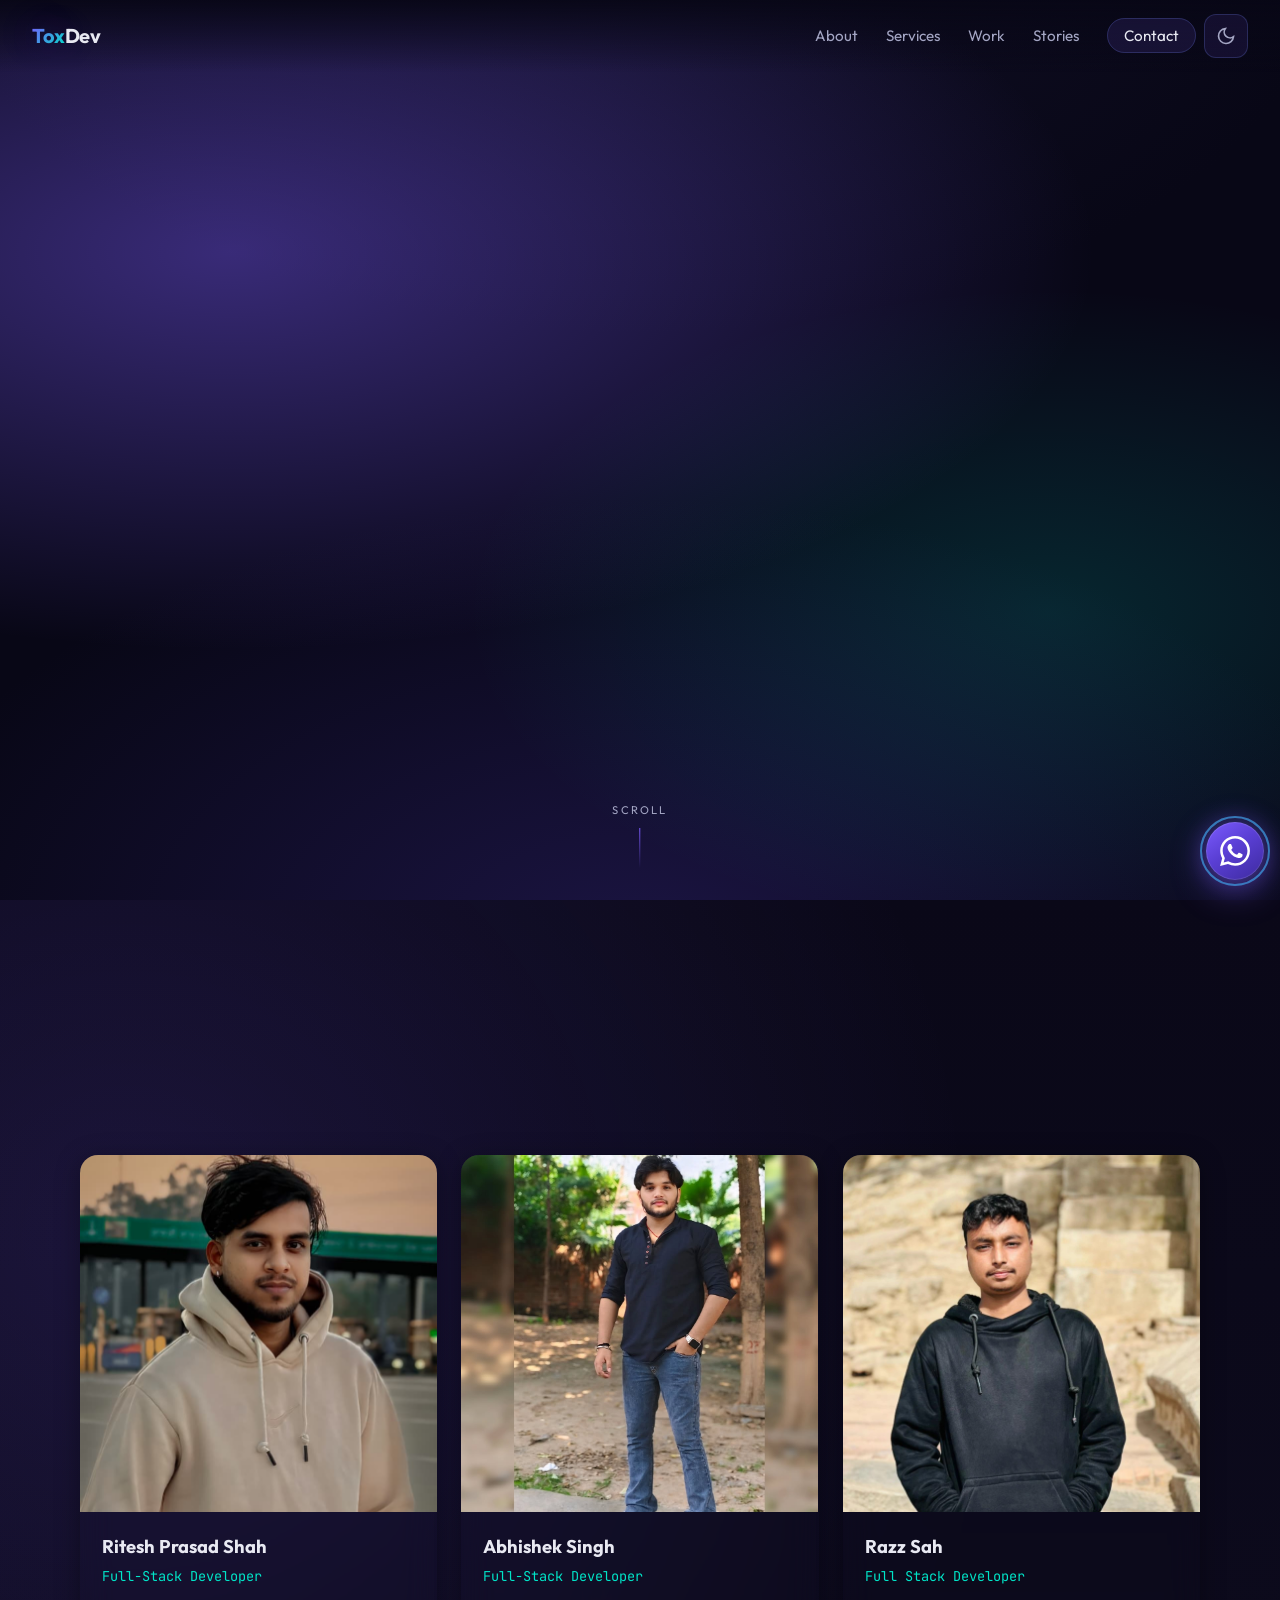
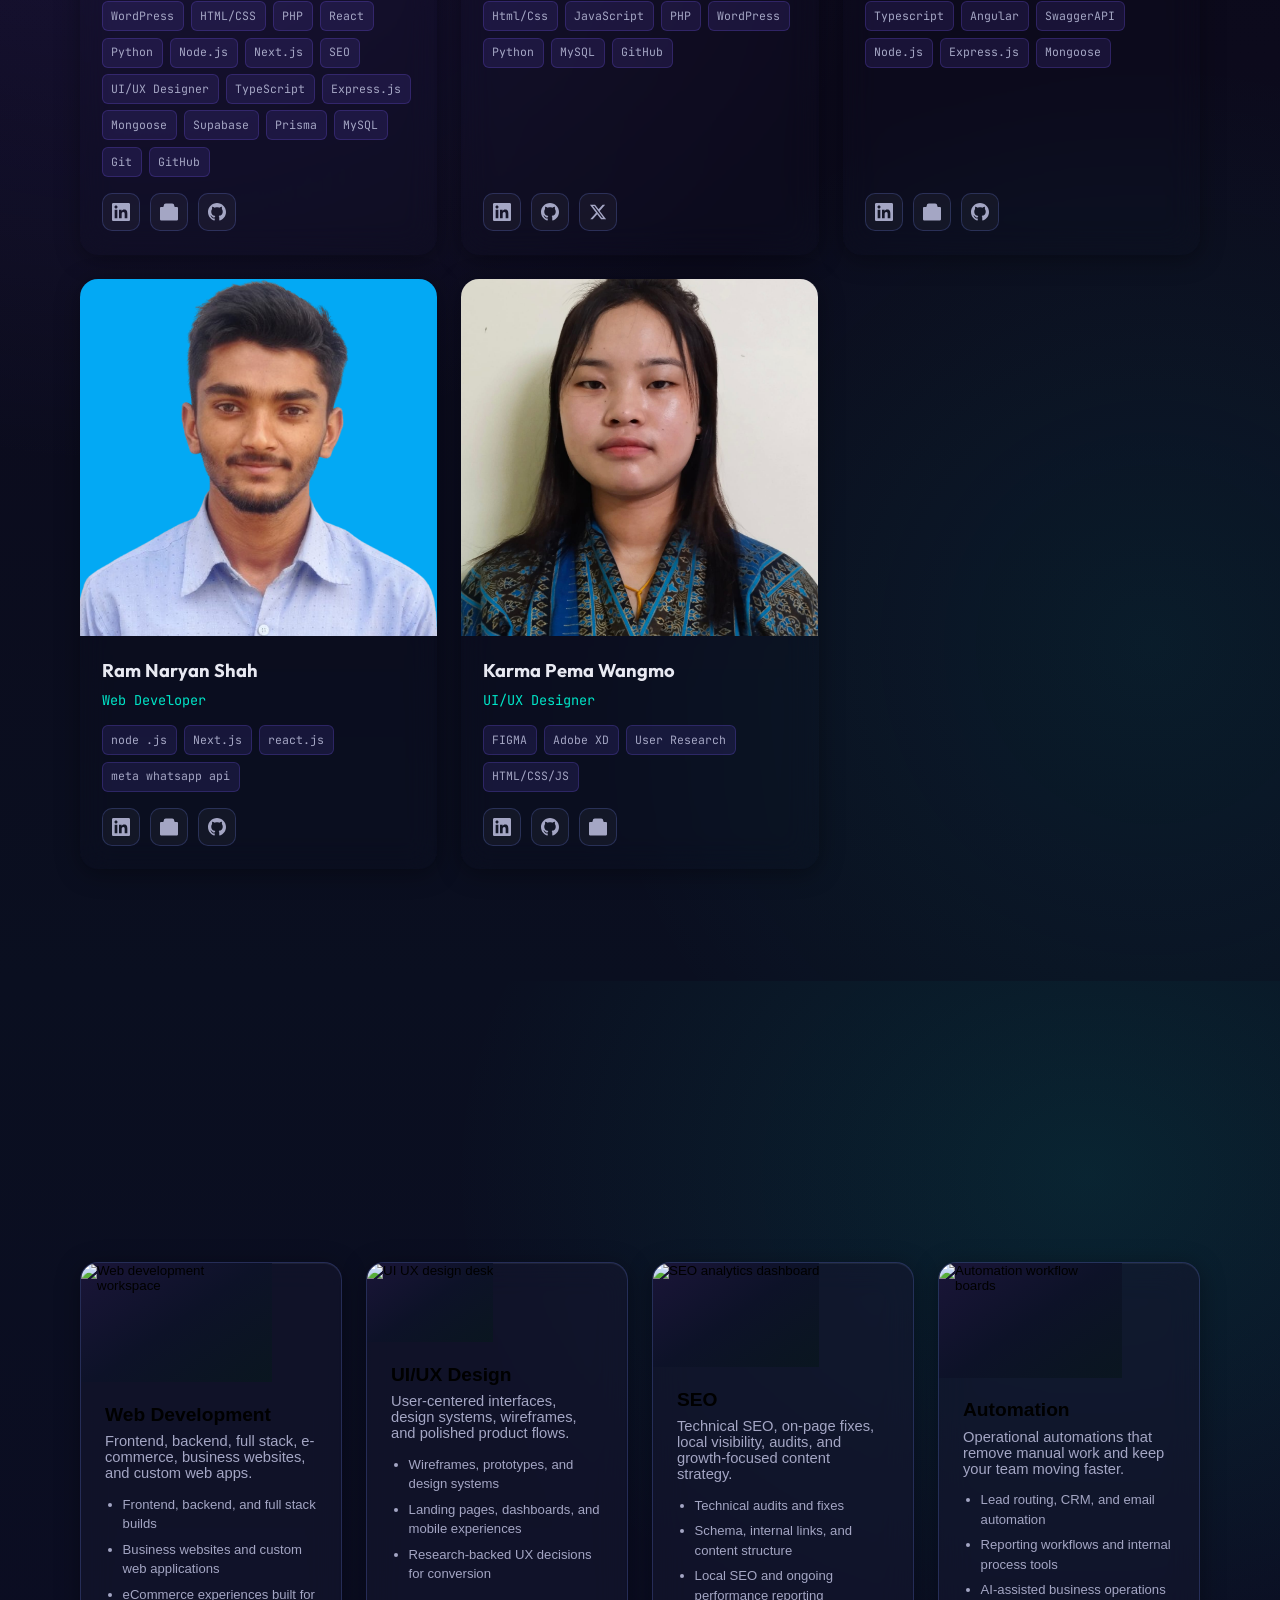
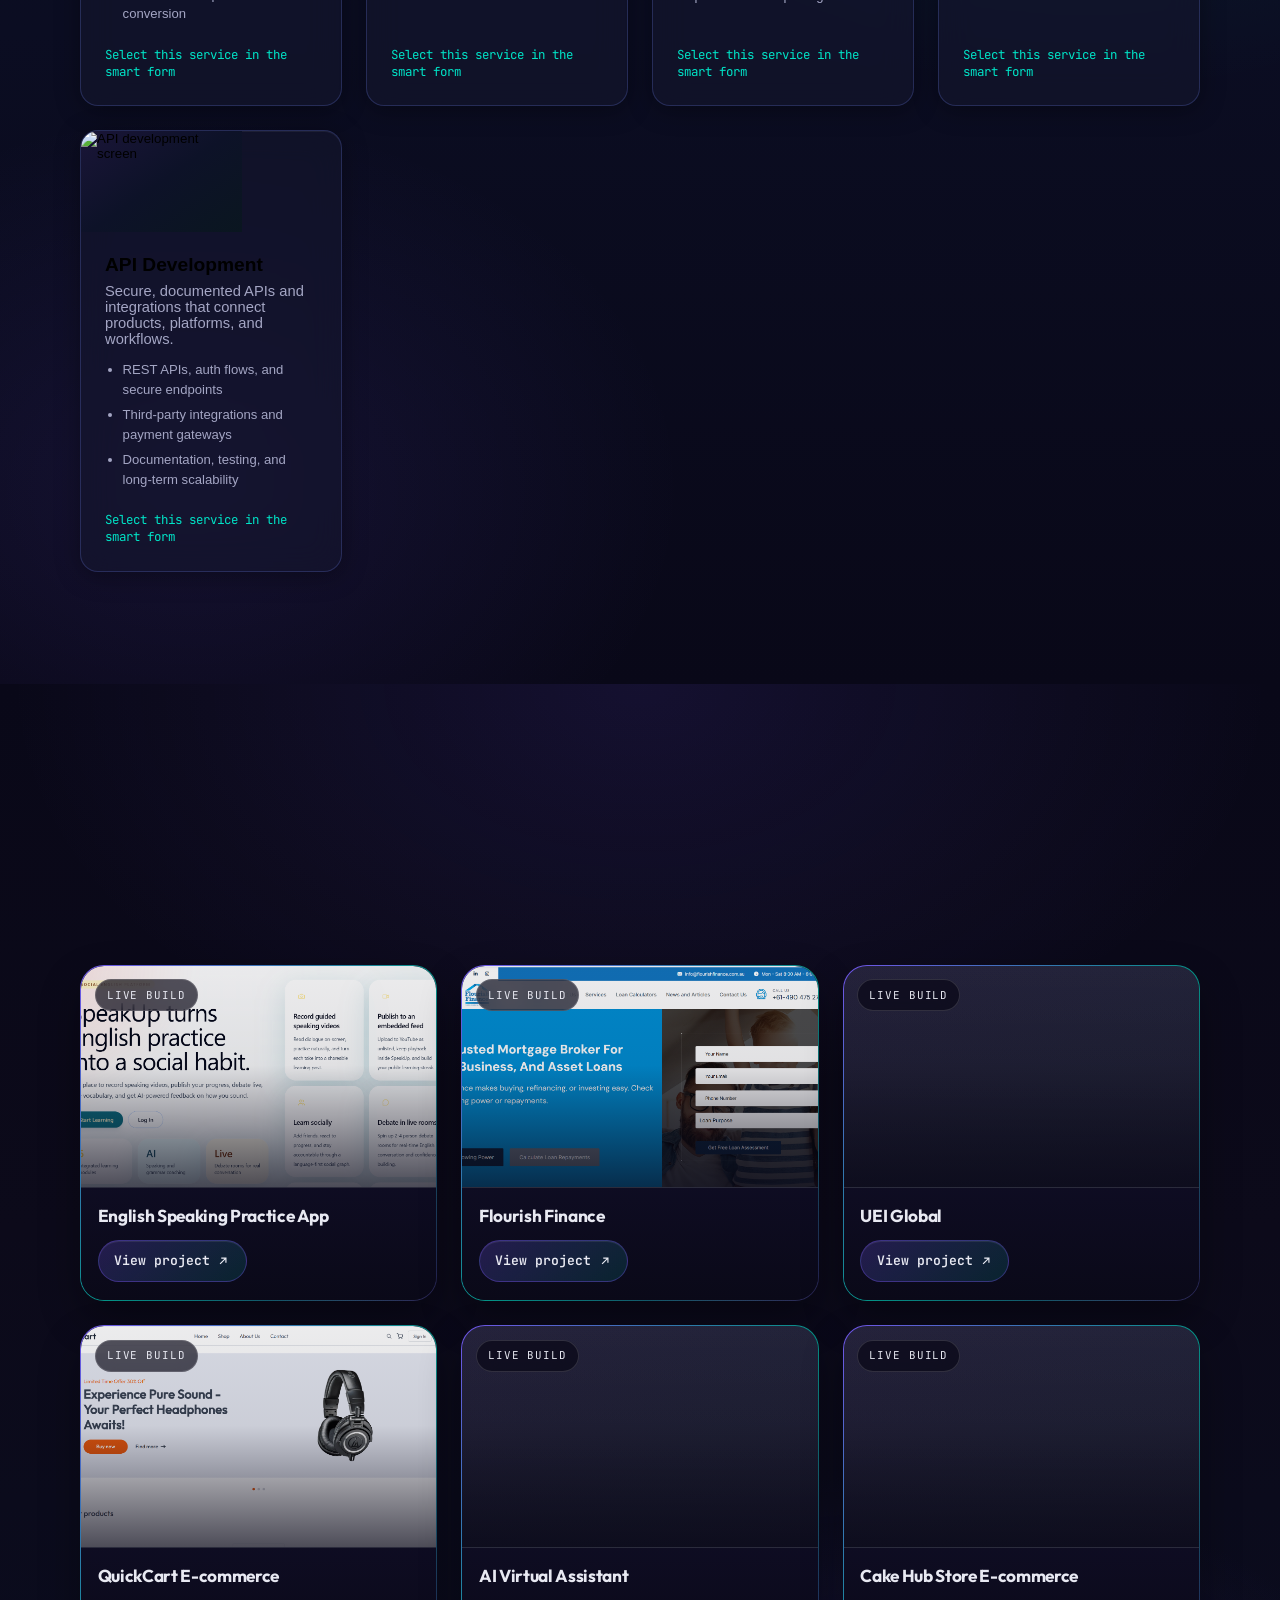
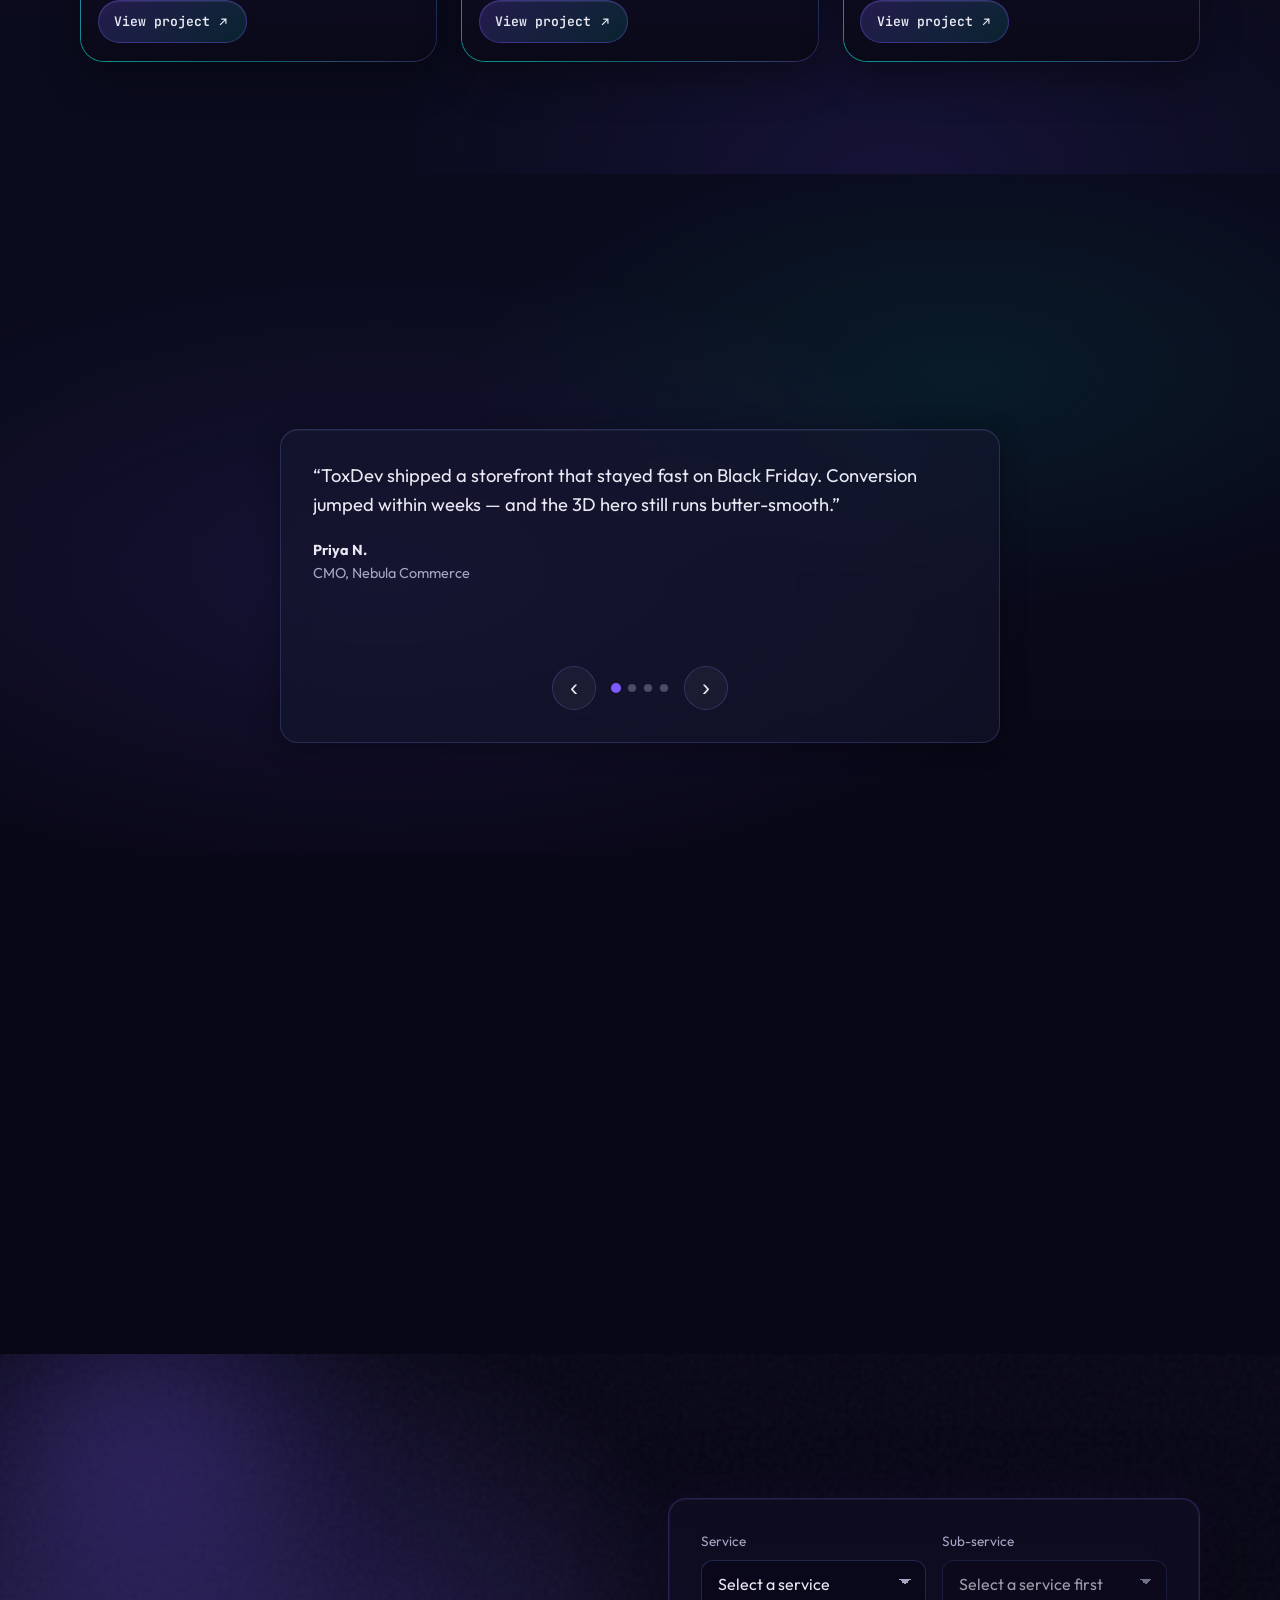
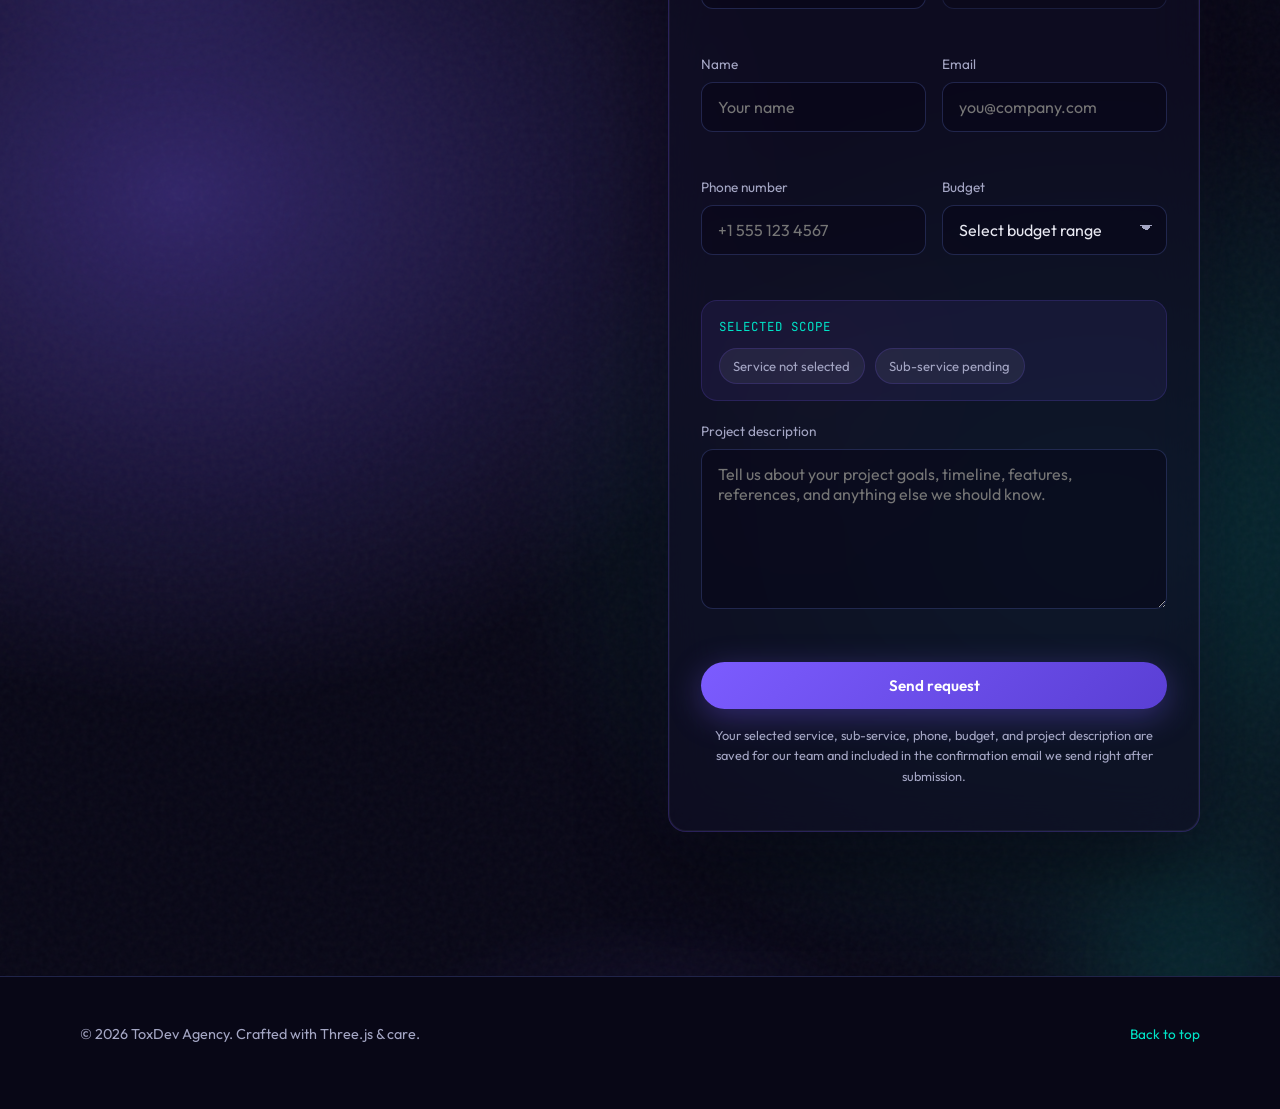
==== commit 914d1da6: "update section" ====
--- a/index.html
+++ b/index.html
@@ -3,7 +3,7 @@
 <head>
   <meta charset="UTF-8" />
   <meta name="viewport" content="width=device-width, initial-scale=1.0" />
-  <meta name="description" content="ToxDev — Modern web development agency. Design, development, SEO, and eCommerce." />
+  <meta name="description" content="ToxDev - Modern agency for web development, UI/UX design, SEO, automation, and API development." />
   <title>ToxDev — 3D Web Agency</title>
   <link rel="preconnect" href="https://fonts.googleapis.com" />
   <link rel="preconnect" href="https://fonts.gstatic.com" crossorigin />
@@ -106,45 +106,69 @@
           <p class="section__subtitle" data-reveal>Developers and designers who ship products, not slide decks.</p>
         </header>
         <div class="team-grid">
+
+           <!--Ritesh Shah  -->
+
           <article class="tilt-card glass team-card" data-tilt>
             <div class="tilt-card__inner">
               <div class="team-card__photo">
-                <img src="https://images.unsplash.com/photo-1560250097-0b93528c311a?w=400&h=400&fit=crop&crop=face&q=80" alt="Portrait of Alex Rivera" width="400" height="400" loading="lazy" />
+                <img src="/img/Ritesh.jpeg" alt="Ritesh Prasad Shah" width="400" height="400" loading="lazy" />
               </div>
               <div class="team-card__body">
-                <h3 class="tilt-card__name">Alex Rivera</h3>
-                <p class="tilt-card__role">Creative Director</p>
+                <h3 class="tilt-card__name">Ritesh Prasad Shah</h3>
+                <p class="tilt-card__role">Full-Stack Developer</p>
                 <ul class="team-card__skills" aria-label="Skills">
-                  <li>Brand systems</li>
-                  <li>Motion</li>
-                  <li>Art direction</li>
+                  <li>WordPress</li>
+  <li>HTML/CSS</li>
+  <li>PHP</li>
+  <li>React</li>
+  <li>Python</li>
+  <li>Node.js</li>
+  <li>Next.js</li>
+  <li>SEO</li>
+  <li>UI/UX Designer</li>
+  <li>TypeScript</li>
+  <li>Express.js</li>
+  <li>Mongoose</li>
+  <li>Supabase</li>
+  <li>Prisma</li>
+  <li>MySQL</li>
+  <li>Git</li>
+  <li>GitHub</li>
                 </ul>
                 <div class="team-card__social">
-                  <a href="https://linkedin.com" target="_blank" rel="noopener noreferrer" class="social-link" aria-label="Alex Rivera on LinkedIn">
+                  <a href="https://www.linkedin.com/in/ritesh-prasad-sah99/" target="_blank" rel="noopener noreferrer" class="social-link" aria-label="Ritesh Prasad Shah on LinkedIn">
                     <svg width="18" height="18" viewBox="0 0 24 24" fill="currentColor" aria-hidden="true"><path d="M20.447 20.452h-3.554v-5.569c0-1.328-.027-3.037-1.852-3.037-1.853 0-2.136 1.445-2.136 2.939v5.667H9.351V9h3.414v1.561h.046c.477-.9 1.637-1.85 3.37-1.85 3.601 0 4.267 2.37 4.267 5.455v6.286zM5.337 7.433c-1.144 0-2.063-.926-2.063-2.065 0-1.138.92-2.063 2.063-2.063 1.14 0 2.064.925 2.063 2.063 0 1.139-.925 2.065-2.063 2.065zm1.782 13.019H3.555V9h3.564v11.452zM22.225 0H1.771C.792 0 0 .774 0 1.729v20.542C0 23.227.792 24 1.771 24h20.451C23.2 24 24 23.227 24 22.271V1.729C24 .774 23.2 0 22.222 0h.003z"/></svg>
                   </a>
-                  <a href="https://twitter.com" target="_blank" rel="noopener noreferrer" class="social-link" aria-label="Alex Rivera on X">
-                    <svg width="18" height="18" viewBox="0 0 24 24" fill="currentColor" aria-hidden="true"><path d="M18.244 2.25h3.308l-7.227 8.26 8.502 11.24H16.17l-5.214-6.817L4.99 21.75H1.68l7.73-8.835L1.254 2.25H8.08l4.713 6.231zm-1.161 17.52h1.833L7.084 4.126H5.117z"/></svg>
-                  </a>
-                  <a href="https://dribbble.com" target="_blank" rel="noopener noreferrer" class="social-link" aria-label="Alex Rivera on Dribbble">
-                    <svg width="18" height="18" viewBox="0 0 24 24" fill="currentColor" aria-hidden="true"><path d="M12 24C5.385 24 0 18.615 0 12S5.385 0 12 0s12 5.385 12 12-5.385 12-12 12zm10.12-10.358c-.32-.119-2.962-.891-5.968-.419 1.251 3.44 1.761 6.242 1.859 6.818 2.14-1.445 3.656-3.73 4.109-6.399zM12.188 19.38c.184-.99.634-3.318 1.741-6.398 5.624 1.2 7.824 3.01 8.014 3.188-1.368 2.702-4.186 4.554-7.755 4.21zM7.841 4.8c-.012 0-.017 0-.029.005 0 .005-1.793 5.032-2.805 9.39 3.546-.759 6.55-.42 6.894-.373-.204-5.154-2.134-8.875-4.06-9.022zM12 0C5.385 0 0 5.385 0 12c0 6.616 5.385 12 12 12 6.62 0 12-5.384 12-12S18.62 0 12 0zm7.341 15.236c-.246-.076-2.483-.769-5.108-.365.178 1.108.525 2.359.99 3.701 2.507-.89 4.285-2.646 4.118-4.336z"/></svg>
+                    <a href="https://riteshshah.netlify.app/" target="_blank" rel="noopener noreferrer" class="social-link" aria-label="Ritesh Prasad Shah on Portfolio">
+ <svg width="18" height="18" viewBox="0 0 290.626 290.626" fill="currentColor" aria-hidden="true"> <path d="M276.563,65.625h-37.509c-0.042-6.08-3.947-11.213-9.366-13.172V42.347     c0-18.178-14.794-32.972-32.972-32.972H94.003c-18.183,0-33.066,14.794-33.066,32.972V52.42     c-4.688,1.936-9.323,7.092-9.366,13.205H14.063C6.309,65.625,0,71.935,0,79.688v187.5     c0,7.753,6.309,14.063,14.063,14.063h262.5c7.753,0,14.063-6.309,14.063-14.063v-187.5     C290.625,71.935,284.316,65.625,276.563,65.625z"/> </svg> 
+                         </a>
+                  <a href="https://github.com/toxicboi99" target="_blank" rel="noopener noreferrer" class="social-link" aria-label="Ritesh Prasad Shah on GitHub">
+                    <svg width="18" height="18" viewBox="0 0 24 24" fill="currentColor" aria-hidden="true"><path d="M12 0c-6.626 0-12 5.373-12 12 0 5.302 3.438 9.8 8.207 11.387.599.111.793-.261.793-.577v-2.234c-3.338.726-4.033-1.416-4.033-1.416-.546-1.387-1.333-1.756-1.333-1.756-1.089-.745.083-.729.083-.729 1.205.084 1.839 1.237 1.839 1.237 1.07 1.834 2.807 1.304 3.492.997.107-.775.418-1.305.762-1.604-2.665-.305-5.467-1.334-5.467-5.931 0-1.311.469-2.381 1.236-3.221-.124-.303-.535-1.524.117-3.176 0 0 1.008-.322 3.301 1.23.957-.266 1.983-.399 3.003-.404 1.02.005 2.047.138 3.006.404 2.291-1.552 3.297-1.23 3.297-1.23.653 1.653.242 2.874.118 3.176.77.84 1.235 1.911 1.235 3.221 0 4.609-2.807 5.624-5.479 5.921.43.372.823 1.102.823 2.222v3.293c0 .319.192.694.801.576 4.765-1.589 8.199-6.086 8.199-11.386 0-6.627-5.373-12-12-12z"/></svg>
                   </a>
                 </div>
               </div>
             </div>
           </article>
+
+              <!--Abhishek Singh  -->
+
           <article class="tilt-card glass team-card" data-tilt>
             <div class="tilt-card__inner">
               <div class="team-card__photo">
-                <img src="https://images.unsplash.com/photo-1573496359142-b8d87734a5a2?w=400&h=400&fit=crop&crop=face&q=80" alt="Portrait of Mira Khan" width="400" height="400" loading="lazy" />
+                <img src="/img/Abhishek.jpeg" alt="Portrait of Abhishek Singh" width="400" height="400" loading="lazy" />
               </div>
               <div class="team-card__body">
-                <h3 class="tilt-card__name">Mira Khan</h3>
-                <p class="tilt-card__role">Lead Developer</p>
+                <h3 class="tilt-card__name">Abhishek Singh</h3>
+                <p class="tilt-card__role">Full-Stack Developer</p>
                 <ul class="team-card__skills" aria-label="Skills">
-                  <li>React / Next.js</li>
-                  <li>Node APIs</li>
-                  <li>Performance</li>
+                  <li>Html/Css</li>
+                  <li>JavaScript</li>
+                  <li>PHP</li>
+                  <li>WordPress</li>
+                  <li>Python</li>
+                  <li>MySQL</li>
+                  <li>GitHub</li>
                 </ul>
                 <div class="team-card__social">
                   <a href="https://linkedin.com" target="_blank" rel="noopener noreferrer" class="social-link" aria-label="Mira Khan on LinkedIn">
@@ -160,83 +184,93 @@
               </div>
             </div>
           </article>
+           <!--Rajj  -->
           <article class="tilt-card glass team-card" data-tilt>
             <div class="tilt-card__inner">
               <div class="team-card__photo">
-                <img src="https://images.unsplash.com/photo-1519085360753-af0119f7cbe7?w=400&h=400&fit=crop&crop=face&q=80" alt="Portrait of Jordan Chen" width="400" height="400" loading="lazy" />
+                <img src="/img/rajj.jpeg" alt="Razz Sah" width="400" height="400" loading="lazy" />
               </div>
               <div class="team-card__body">
-                <h3 class="tilt-card__name">Jordan Chen</h3>
-                <p class="tilt-card__role">UX Designer</p>
+                <h3 class="tilt-card__name">Razz Sah</h3>
+                <p class="tilt-card__role">Full Stack Developer</p>
                 <ul class="team-card__skills" aria-label="Skills">
-                  <li>Research</li>
-                  <li>Design systems</li>
-                  <li>Accessibility</li>
+                  <li>Typescript</li>
+                  <li>Angular</li>
+                  <li>SwaggerAPI</li>
+                  <li>Node.js</li>
+                  <li>Express.js</li>
+                  <li>Mongoose</li>
                 </ul>
                 <div class="team-card__social">
                   <a href="https://linkedin.com" target="_blank" rel="noopener noreferrer" class="social-link" aria-label="Jordan Chen on LinkedIn">
                     <svg width="18" height="18" viewBox="0 0 24 24" fill="currentColor" aria-hidden="true"><path d="M20.447 20.452h-3.554v-5.569c0-1.328-.027-3.037-1.852-3.037-1.853 0-2.136 1.445-2.136 2.939v5.667H9.351V9h3.414v1.561h.046c.477-.9 1.637-1.85 3.37-1.85 3.601 0 4.267 2.37 4.267 5.455v6.286zM5.337 7.433c-1.144 0-2.063-.926-2.063-2.065 0-1.138.92-2.063 2.063-2.063 1.14 0 2.064.925 2.063 2.063 0 1.139-.925 2.065-2.063 2.065zm1.782 13.019H3.555V9h3.564v11.452zM22.225 0H1.771C.792 0 0 .774 0 1.729v20.542C0 23.227.792 24 1.771 24h20.451C23.2 24 24 23.227 24 22.271V1.729C24 .774 23.2 0 22.222 0h.003z"/></svg>
                   </a>
-                  <a href="https://behance.net" target="_blank" rel="noopener noreferrer" class="social-link" aria-label="Jordan Chen on Behance">
-                    <svg width="18" height="18" viewBox="0 0 24 24" fill="currentColor" aria-hidden="true"><path d="M22 7h-7v-2h7v2zm1.726 10c-.442 1.297-2.029 3-5.101 3-3.074 0-5.564-1.729-5.564-5.675 0-3.91 2.325-5.92 5.466-5.92 3.082 0 4.964 1.782 5.327 4.082h-3.058c-.295-1.09-1.232-1.8-2.269-1.8-1.4 0-2.578 1.05-2.578 3.638 0 2.55 1.192 3.637 2.578 3.637 1.225 0 2.008-.653 2.269-1.8H23.73zm-16.652-6h-4.68v12h4.68c3.976 0 6.44-2.488 6.44-6.04 0-3.548-2.464-5.96-6.44-5.96zm-.164 9.78h-2.032v-7.6h2.032c2.651 0 4.088 1.54 4.088 3.8 0 2.26-1.437 3.8-4.088 3.8z"/></svg>
-                  </a>
-                  <a href="https://twitter.com" target="_blank" rel="noopener noreferrer" class="social-link" aria-label="Jordan Chen on X">
-                    <svg width="18" height="18" viewBox="0 0 24 24" fill="currentColor" aria-hidden="true"><path d="M18.244 2.25h3.308l-7.227 8.26 8.502 11.24H16.17l-5.214-6.817L4.99 21.75H1.68l7.73-8.835L1.254 2.25H8.08l4.713 6.231zm-1.161 17.52h1.833L7.084 4.126H5.117z"/></svg>
+                  <a href="#" target="_blank" rel="noopener noreferrer" class="social-link" aria-label="Ram Naryan Shah on Portfolio">
+ <svg width="18" height="18" viewBox="0 0 290.626 290.626" fill="currentColor" aria-hidden="true"> <path d="M276.563,65.625h-37.509c-0.042-6.08-3.947-11.213-9.366-13.172V42.347     c0-18.178-14.794-32.972-32.972-32.972H94.003c-18.183,0-33.066,14.794-33.066,32.972V52.42     c-4.688,1.936-9.323,7.092-9.366,13.205H14.063C6.309,65.625,0,71.935,0,79.688v187.5     c0,7.753,6.309,14.063,14.063,14.063h262.5c7.753,0,14.063-6.309,14.063-14.063v-187.5     C290.625,71.935,284.316,65.625,276.563,65.625z"/> </svg> 
+                         </a>
+                 <a href="https://github.com/workramsah" target="_blank" rel="noopener noreferrer" class="social-link" aria-label="Ram Naryan Shah on GitHub">
+                    <svg width="18" height="18" viewBox="0 0 24 24" fill="currentColor" aria-hidden="true"><path d="M12 0c-6.626 0-12 5.373-12 12 0 5.302 3.438 9.8 8.207 11.387.599.111.793-.261.793-.577v-2.234c-3.338.726-4.033-1.416-4.033-1.416-.546-1.387-1.333-1.756-1.333-1.756-1.089-.745.083-.729.083-.729 1.205.084 1.839 1.237 1.839 1.237 1.07 1.834 2.807 1.304 3.492.997.107-.775.418-1.305.762-1.604-2.665-.305-5.467-1.334-5.467-5.931 0-1.311.469-2.381 1.236-3.221-.124-.303-.535-1.524.117-3.176 0 0 1.008-.322 3.301 1.23.957-.266 1.983-.399 3.003-.404 1.02.005 2.047.138 3.006.404 2.291-1.552 3.297-1.23 3.297-1.23.653 1.653.242 2.874.118 3.176.77.84 1.235 1.911 1.235 3.221 0 4.609-2.807 5.624-5.479 5.921.43.372.823 1.102.823 2.222v3.293c0 .319.192.694.801.576 4.765-1.589 8.199-6.086 8.199-11.386 0-6.627-5.373-12-12-12z"/></svg>
                   </a>
                 </div>
               </div>
             </div>
           </article>
+           <!--Ram Naryan Shah  -->
           <article class="tilt-card glass team-card" data-tilt>
             <div class="tilt-card__inner">
               <div class="team-card__photo">
-                <img src="https://images.unsplash.com/photo-1507003211169-0a1dd7228f2d?w=400&h=400&fit=crop&crop=face&q=80" alt="Portrait of Sam Okonkwo" width="400" height="400" loading="lazy" />
+                <img src="/img/Ram.png" alt="Portrait of Ram Naryan Shah" width="400" height="400" loading="lazy" />
               </div>
               <div class="team-card__body">
-                <h3 class="tilt-card__name">Sam Okonkwo</h3>
-                <p class="tilt-card__role">SEO Strategist</p>
+                <h3 class="tilt-card__name">Ram Naryan Shah</h3>
+                <p class="tilt-card__role">Web Developer</p>
                 <ul class="team-card__skills" aria-label="Skills">
-                  <li>Technical SEO</li>
-                  <li>Content strategy</li>
-                  <li>Analytics</li>
+                  <li>node .js</li>
+                  <li>Next.js</li>
+                  <li>react.js</li>
+                  <li>meta whatsapp api</li>
+                  
                 </ul>
                 <div class="team-card__social">
-                  <a href="https://linkedin.com" target="_blank" rel="noopener noreferrer" class="social-link" aria-label="Sam Okonkwo on LinkedIn">
+                  <a href="linkedin https://www.linkedin.com/in/ramnaryan-sah-689318399/" target="_blank" rel="noopener noreferrer" class="social-link" aria-label="Ram Naryan Shah on LinkedIn">
                     <svg width="18" height="18" viewBox="0 0 24 24" fill="currentColor" aria-hidden="true"><path d="M20.447 20.452h-3.554v-5.569c0-1.328-.027-3.037-1.852-3.037-1.853 0-2.136 1.445-2.136 2.939v5.667H9.351V9h3.414v1.561h.046c.477-.9 1.637-1.85 3.37-1.85 3.601 0 4.267 2.37 4.267 5.455v6.286zM5.337 7.433c-1.144 0-2.063-.926-2.063-2.065 0-1.138.92-2.063 2.063-2.063 1.14 0 2.064.925 2.063 2.063 0 1.139-.925 2.065-2.063 2.065zm1.782 13.019H3.555V9h3.564v11.452zM22.225 0H1.771C.792 0 0 .774 0 1.729v20.542C0 23.227.792 24 1.771 24h20.451C23.2 24 24 23.227 24 22.271V1.729C24 .774 23.2 0 22.222 0h.003z"/></svg>
                   </a>
-                  <a href="https://twitter.com" target="_blank" rel="noopener noreferrer" class="social-link" aria-label="Sam Okonkwo on X">
-                    <svg width="18" height="18" viewBox="0 0 24 24" fill="currentColor" aria-hidden="true"><path d="M18.244 2.25h3.308l-7.227 8.26 8.502 11.24H16.17l-5.214-6.817L4.99 21.75H1.68l7.73-8.835L1.254 2.25H8.08l4.713 6.231zm-1.161 17.52h1.833L7.084 4.126H5.117z"/></svg>
-                  </a>
-                  <a href="https://github.com" target="_blank" rel="noopener noreferrer" class="social-link" aria-label="Sam Okonkwo on GitHub">
+                  <a href="#" target="_blank" rel="noopener noreferrer" class="social-link" aria-label="Ram Naryan Shah on Portfolio">
+ <svg width="18" height="18" viewBox="0 0 290.626 290.626" fill="currentColor" aria-hidden="true"> <path d="M276.563,65.625h-37.509c-0.042-6.08-3.947-11.213-9.366-13.172V42.347     c0-18.178-14.794-32.972-32.972-32.972H94.003c-18.183,0-33.066,14.794-33.066,32.972V52.42     c-4.688,1.936-9.323,7.092-9.366,13.205H14.063C6.309,65.625,0,71.935,0,79.688v187.5     c0,7.753,6.309,14.063,14.063,14.063h262.5c7.753,0,14.063-6.309,14.063-14.063v-187.5     C290.625,71.935,284.316,65.625,276.563,65.625z"/> </svg> 
+                         </a>
+                  <a href="https://github.com/workramsah" target="_blank" rel="noopener noreferrer" class="social-link" aria-label="Ram Naryan Shah on GitHub">
                     <svg width="18" height="18" viewBox="0 0 24 24" fill="currentColor" aria-hidden="true"><path d="M12 0c-6.626 0-12 5.373-12 12 0 5.302 3.438 9.8 8.207 11.387.599.111.793-.261.793-.577v-2.234c-3.338.726-4.033-1.416-4.033-1.416-.546-1.387-1.333-1.756-1.333-1.756-1.089-.745.083-.729.083-.729 1.205.084 1.839 1.237 1.839 1.237 1.07 1.834 2.807 1.304 3.492.997.107-.775.418-1.305.762-1.604-2.665-.305-5.467-1.334-5.467-5.931 0-1.311.469-2.381 1.236-3.221-.124-.303-.535-1.524.117-3.176 0 0 1.008-.322 3.301 1.23.957-.266 1.983-.399 3.003-.404 1.02.005 2.047.138 3.006.404 2.291-1.552 3.297-1.23 3.297-1.23.653 1.653.242 2.874.118 3.176.77.84 1.235 1.911 1.235 3.221 0 4.609-2.807 5.624-5.479 5.921.43.372.823 1.102.823 2.222v3.293c0 .319.192.694.801.576 4.765-1.589 8.199-6.086 8.199-11.386 0-6.627-5.373-12-12-12z"/></svg>
                   </a>
                 </div>
               </div>
             </div>
           </article>
+           <!--PoPo  -->
           <article class="tilt-card glass team-card" data-tilt>
             <div class="tilt-card__inner">
               <div class="team-card__photo">
-                <img src="https://images.unsplash.com/photo-1580489944761-15a19d654956?w=400&h=400&fit=crop&crop=face&q=80" alt="Portrait of Lena Petrov" width="400" height="400" loading="lazy" />
+                <img src="/img/popo.jpeg" alt="Portrait of Lena Petrov" width="400" height="400" loading="lazy" />
               </div>
               <div class="team-card__body">
-                <h3 class="tilt-card__name">Lena Petrov</h3>
-                <p class="tilt-card__role">eCommerce Lead</p>
+                <h3 class="tilt-card__name">Karma Pema Wangmo</h3>
+                <p class="tilt-card__role">UI/UX Designer</p>
                 <ul class="team-card__skills" aria-label="Skills">
-                  <li>Shopify Plus</li>
-                  <li>Headless</li>
-                  <li>CRO</li>
+                  <li>FIGMA</li>
+                  <li>Adobe XD</li>
+                  <li>User Research</li>
+                  <li>HTML/CSS/JS</li>
+                  
                 </ul>
                 <div class="team-card__social">
-                  <a href="https://linkedin.com" target="_blank" rel="noopener noreferrer" class="social-link" aria-label="Lena Petrov on LinkedIn">
+                  <a href="https://www.linkedin.com/in/karma-pema-wangmo-535179293/" target="_blank" rel="noopener noreferrer" class="social-link" aria-label="Karma Pema Wangmo on LinkedIn">
                     <svg width="18" height="18" viewBox="0 0 24 24" fill="currentColor" aria-hidden="true"><path d="M20.447 20.452h-3.554v-5.569c0-1.328-.027-3.037-1.852-3.037-1.853 0-2.136 1.445-2.136 2.939v5.667H9.351V9h3.414v1.561h.046c.477-.9 1.637-1.85 3.37-1.85 3.601 0 4.267 2.37 4.267 5.455v6.286zM5.337 7.433c-1.144 0-2.063-.926-2.063-2.065 0-1.138.92-2.063 2.063-2.063 1.14 0 2.064.925 2.063 2.063 0 1.139-.925 2.065-2.063 2.065zm1.782 13.019H3.555V9h3.564v11.452zM22.225 0H1.771C.792 0 0 .774 0 1.729v20.542C0 23.227.792 24 1.771 24h20.451C23.2 24 24 23.227 24 22.271V1.729C24 .774 23.2 0 22.222 0h.003z"/></svg>
                   </a>
-                  <a href="https://twitter.com" target="_blank" rel="noopener noreferrer" class="social-link" aria-label="Lena Petrov on X">
-                    <svg width="18" height="18" viewBox="0 0 24 24" fill="currentColor" aria-hidden="true"><path d="M18.244 2.25h3.308l-7.227 8.26 8.502 11.24H16.17l-5.214-6.817L4.99 21.75H1.68l7.73-8.835L1.254 2.25H8.08l4.713 6.231zm-1.161 17.52h1.833L7.084 4.126H5.117z"/></svg>
-                  </a>
-                  <a href="https://dribbble.com" target="_blank" rel="noopener noreferrer" class="social-link" aria-label="Lena Petrov on Dribbble">
-                    <svg width="18" height="18" viewBox="0 0 24 24" fill="currentColor" aria-hidden="true"><path d="M12 24C5.385 24 0 18.615 0 12S5.385 0 12 0s12 5.385 12 12-5.385 12-12 12zm10.12-10.358c-.32-.119-2.962-.891-5.968-.419 1.251 3.44 1.761 6.242 1.859 6.818 2.14-1.445 3.656-3.73 4.109-6.399zM12.188 19.38c.184-.99.634-3.318 1.741-6.398 5.624 1.2 7.824 3.01 8.014 3.188-1.368 2.702-4.186 4.554-7.755 4.21zM7.841 4.8c-.012 0-.017 0-.029.005 0 .005-1.793 5.032-2.805 9.39 3.546-.759 6.55-.42 6.894-.373-.204-5.154-2.134-8.875-4.06-9.022zM12 0C5.385 0 0 5.385 0 12c0 6.616 5.385 12 12 12 6.62 0 12-5.384 12-12S18.62 0 12 0zm7.341 15.236c-.246-.076-2.483-.769-5.108-.365.178 1.108.525 2.359.99 3.701 2.507-.89 4.285-2.646 4.118-4.336z"/></svg>
-                  </a>
+                   <a href="https://github.com/popoK5" target="_blank" rel="noopener noreferrer" class="social-link" aria-label="Karma Pema Wangmo on GitHub">
+                    <svg width="18" height="18" viewBox="0 0 24 24" fill="currentColor" aria-hidden="true"><path d="M12 0c-6.626 0-12 5.373-12 12 0 5.302 3.438 9.8 8.207 11.387.599.111.793-.261.793-.577v-2.234c-3.338.726-4.033-1.416-4.033-1.416-.546-1.387-1.333-1.756-1.333-1.756-1.089-.745.083-.729.083-.729 1.205.084 1.839 1.237 1.839 1.237 1.07 1.834 2.807 1.304 3.492.997.107-.775.418-1.305.762-1.604-2.665-.305-5.467-1.334-5.467-5.931 0-1.311.469-2.381 1.236-3.221-.124-.303-.535-1.524.117-3.176 0 0 1.008-.322 3.301 1.23.957-.266 1.983-.399 3.003-.404 1.02.005 2.047.138 3.006.404 2.291-1.552 3.297-1.23 3.297-1.23.653 1.653.242 2.874.118 3.176.77.84 1.235 1.911 1.235 3.221 0 4.609-2.807 5.624-5.479 5.921.43.372.823 1.102.823 2.222v3.293c0 .319.192.694.801.576 4.765-1.589 8.199-6.086 8.199-11.386 0-6.627-5.373-12-12-12z"/></svg>
+                  </a>
+                  <a href="#" target="_blank" rel="noopener noreferrer" class="social-link" aria-label="Karma Pema Wangmo on Portfolio">
+ <svg width="18" height="18" viewBox="0 0 290.626 290.626" fill="currentColor" aria-hidden="true"> <path d="M276.563,65.625h-37.509c-0.042-6.08-3.947-11.213-9.366-13.172V42.347     c0-18.178-14.794-32.972-32.972-32.972H94.003c-18.183,0-33.066,14.794-33.066,32.972V52.42     c-4.688,1.936-9.323,7.092-9.366,13.205H14.063C6.309,65.625,0,71.935,0,79.688v187.5     c0,7.753,6.309,14.063,14.063,14.063h262.5c7.753,0,14.063-6.309,14.063-14.063v-187.5     C290.625,71.935,284.316,65.625,276.563,65.625z"/> </svg> 
+                         </a>
                 </div>
               </div>
             </div>
@@ -244,100 +278,118 @@
         </div>
       </div>
     </section>
-
-    <!-- Services -->
-    <section class="section services" id="services">
-      <div class="container">
-        <header class="section__head">
-          <h2 class="section__title" data-reveal>Services</h2>
-          <p class="section__subtitle" data-reveal>Pick a lane — we’ll meet you in the contact form with context.</p>
-        </header>
-        <div class="services-grid">
-          <button type="button" class="service-card glass" data-service="Web Design Inquiry">
-            <div class="service-card__media">
-              <img src="https://images.unsplash.com/photo-1561070791-2526d30994b5?w=640&h=360&fit=crop&q=80" alt="" width="640" height="360" loading="lazy" decoding="async" />
-              <div class="service-card__media-shine" aria-hidden="true"></div>
-            </div>
-            <div class="service-card__body">
-              <h3 class="service-card__title">Web Design</h3>
-              <p class="service-card__desc">UI systems, dark-mode aesthetics, and motion-ready components.</p>
-              <ul class="service-card__details">
-                <li>Design systems &amp; Figma handoff</li>
-                <li>Responsive layouts &amp; dark mode</li>
-                <li>Micro-interactions &amp; motion specs</li>
-              </ul>
-              <span class="service-card__hint">Inquire — we’ll pre-fill your message</span>
-            </div>
-          </button>
-          <button type="button" class="service-card glass" data-service="Web Development Inquiry">
-            <div class="service-card__media">
-              <img src="https://images.unsplash.com/photo-1498050108023-c5249f4df085?w=640&h=360&fit=crop&q=80" alt="" width="640" height="360" loading="lazy" decoding="async" />
-              <div class="service-card__media-shine" aria-hidden="true"></div>
-            </div>
-            <div class="service-card__body">
-              <h3 class="service-card__title">Web Development</h3>
-              <p class="service-card__desc">Fast SPAs, APIs, and integrations built for maintainability.</p>
-              <ul class="service-card__details">
-                <li>React / Next.js &amp; Node APIs</li>
-                <li>CI/CD, testing, and docs</li>
-                <li>Performance &amp; Core Web Vitals</li>
-              </ul>
-              <span class="service-card__hint">Inquire — we’ll pre-fill your message</span>
-            </div>
-          </button>
-          <button type="button" class="service-card glass" data-service="SEO Inquiry">
-            <div class="service-card__media">
-              <img src="https://images.unsplash.com/photo-1460925895917-afdab827c52f?w=640&h=360&fit=crop&q=80" alt="" width="640" height="360" loading="lazy" decoding="async" />
-              <div class="service-card__media-shine" aria-hidden="true"></div>
-            </div>
-            <div class="service-card__body">
-              <h3 class="service-card__title">SEO</h3>
-              <p class="service-card__desc">Audits, schema, and content strategy that compound over time.</p>
-              <ul class="service-card__details">
-                <li>Technical audits &amp; fixes</li>
-                <li>Schema, sitemaps, internal links</li>
-                <li>Content clusters &amp; reporting</li>
-              </ul>
-              <span class="service-card__hint">Inquire — we’ll pre-fill your message</span>
-            </div>
-          </button>
-          <button type="button" class="service-card glass" data-service="eCommerce Inquiry">
-            <div class="service-card__media">
-              <img src="https://images.unsplash.com/photo-1556742049-0cfed4f6a45d?w=640&h=360&fit=crop&q=80" alt="" width="640" height="360" loading="lazy" decoding="async" />
-              <div class="service-card__media-shine" aria-hidden="true"></div>
-            </div>
-            <div class="service-card__body">
-              <h3 class="service-card__title">eCommerce</h3>
-              <p class="service-card__desc">Stores that load fast, convert, and scale on busy days.</p>
-              <ul class="service-card__details">
-                <li>Shopify / headless storefronts</li>
-                <li>Payments, shipping, and ERP hooks</li>
-                <li>CRO &amp; A/B testing</li>
-              </ul>
-              <span class="service-card__hint">Inquire — we’ll pre-fill your message</span>
-            </div>
-          </button>
-        </div>
-      </div>
-    </section>
-
-    <!-- Portfolio: image + title + view project -->
-    <section class="section portfolio" id="portfolio">
-      <div class="container">
-        <header class="section__head">
-          <h2 class="section__title" data-reveal>Selected work</h2>
-          <p class="section__subtitle" data-reveal>Twenty recent launches — open a case or reach out below.</p>
-        </header>
-        <div class="portfolio-grid" id="portfolioGrid"></div>
-      </div>
-    </section>
-
+    <!-- Services -->
+    <section class="section services" id="services">
+      <div class="container">
+        <header class="section__head">
+          <h2 class="section__title" data-reveal>Services</h2>
+          <p class="section__subtitle" data-reveal>Choose a service once, and the contact form adapts with the right sub-services automatically.</p>
+        </header>
+        <div class="services-grid">
+          <button type="button" class="service-card glass" data-service-key="web-development">
+            <div class="service-card__media">
+              <img src="https://images.unsplash.com/photo-1498050108023-c5249f4df085?w=640&amp;h=360&amp;fit=crop&amp;q=80" alt="Web development workspace" width="640" height="360" loading="lazy" decoding="async" />
+              <div class="service-card__media-shine" aria-hidden="true"></div>
+            </div>
+            <div class="service-card__body">
+              <h3 class="service-card__title">Web Development</h3>
+              <p class="service-card__desc">Frontend, backend, full stack, e-commerce, business websites, and custom web apps.</p>
+              <ul class="service-card__details">
+                <li>Frontend, backend, and full stack builds</li>
+                <li>Business websites and custom web applications</li>
+                <li>eCommerce experiences built for conversion</li>
+              </ul>
+              <span class="service-card__hint">Select this service in the smart form</span>
+            </div>
+          </button>
+
+          <button type="button" class="service-card glass" data-service-key="ui-ux-design">
+            <div class="service-card__media">
+              <img src="https://images.unsplash.com/photo-1561070791-2526d30994b5?w=640&amp;h=360&amp;fit=crop&amp;q=80" alt="UI UX design desk" width="640" height="360" loading="lazy" decoding="async" />
+              <div class="service-card__media-shine" aria-hidden="true"></div>
+            </div>
+            <div class="service-card__body">
+              <h3 class="service-card__title">UI/UX Design</h3>
+              <p class="service-card__desc">User-centered interfaces, design systems, wireframes, and polished product flows.</p>
+              <ul class="service-card__details">
+                <li>Wireframes, prototypes, and design systems</li>
+                <li>Landing pages, dashboards, and mobile experiences</li>
+                <li>Research-backed UX decisions for conversion</li>
+              </ul>
+              <span class="service-card__hint">Select this service in the smart form</span>
+            </div>
+          </button>
+
+          <button type="button" class="service-card glass" data-service-key="seo">
+            <div class="service-card__media">
+              <img src="https://images.unsplash.com/photo-1460925895917-afdab827c52f?w=640&amp;h=360&amp;fit=crop&amp;q=80" alt="SEO analytics dashboard" width="640" height="360" loading="lazy" decoding="async" />
+              <div class="service-card__media-shine" aria-hidden="true"></div>
+            </div>
+            <div class="service-card__body">
+              <h3 class="service-card__title">SEO</h3>
+              <p class="service-card__desc">Technical SEO, on-page fixes, local visibility, audits, and growth-focused content strategy.</p>
+              <ul class="service-card__details">
+                <li>Technical audits and fixes</li>
+                <li>Schema, internal links, and content structure</li>
+                <li>Local SEO and ongoing performance reporting</li>
+              </ul>
+              <span class="service-card__hint">Select this service in the smart form</span>
+            </div>
+          </button>
+
+          <button type="button" class="service-card glass" data-service-key="automation">
+            <div class="service-card__media">
+              <img src="https://images.unsplash.com/photo-1556740749-887f6717d7e4?w=640&amp;h=360&amp;fit=crop&amp;q=80" alt="Automation workflow boards" width="640" height="360" loading="lazy" decoding="async" />
+              <div class="service-card__media-shine" aria-hidden="true"></div>
+            </div>
+            <div class="service-card__body">
+              <h3 class="service-card__title">Automation</h3>
+              <p class="service-card__desc">Operational automations that remove manual work and keep your team moving faster.</p>
+              <ul class="service-card__details">
+                <li>Lead routing, CRM, and email automation</li>
+                <li>Reporting workflows and internal process tools</li>
+                <li>AI-assisted business operations</li>
+              </ul>
+              <span class="service-card__hint">Select this service in the smart form</span>
+            </div>
+          </button>
+
+          <button type="button" class="service-card glass" data-service-key="api-development">
+            <div class="service-card__media">
+              <img src="https://images.unsplash.com/photo-1516116216624-53e697fedbea?w=640&amp;h=360&amp;fit=crop&amp;q=80" alt="API development screen" width="640" height="360" loading="lazy" decoding="async" />
+              <div class="service-card__media-shine" aria-hidden="true"></div>
+            </div>
+            <div class="service-card__body">
+              <h3 class="service-card__title">API Development</h3>
+              <p class="service-card__desc">Secure, documented APIs and integrations that connect products, platforms, and workflows.</p>
+              <ul class="service-card__details">
+                <li>REST APIs, auth flows, and secure endpoints</li>
+                <li>Third-party integrations and payment gateways</li>
+                <li>Documentation, testing, and long-term scalability</li>
+              </ul>
+              <span class="service-card__hint">Select this service in the smart form</span>
+            </div>
+          </button>
+        </div>
+      </div>
+    </section>
+
+    <!-- Portfolio: image + title + view project -->
+    <section class="section portfolio" id="portfolio">
+      <div class="container">
+        <header class="section__head">
+          <h2 class="section__title" data-reveal>Our Projects</h2>
+          <p class="section__subtitle" data-reveal>Each card pairs a project image with its name and a direct button to view the live build.</p>
+        </header>
+        <div class="portfolio-grid" id="portfolioGrid"></div>
+      </div>
+    </section>
     <!-- Testimonials slider -->
-    <section class="section testimonials" id="testimonials">
-      <div class="container">
-        <header class="section__head">
-          <h2 class="section__title" data-reveal>Testimonials</h2>
-          <p class="section__subtitle" data-reveal>Teams that shipped with us.</p>
+    <section class="section testimonials" id="testimonials">
+      <div class="container">
+        <header class="section__head">
+          <h2 class="section__title" data-reveal>Testimonials</h2>
+          <p class="section__subtitle" data-reveal>Teams that shipped with us.</p>
         </header>
         <div class="testimonial-slider glass" id="testimonialSlider">
           <div class="testimonial-slider__track" id="testimonialTrack"></div>
@@ -346,62 +398,265 @@
             <div class="slider-dots" id="testDots"></div>
             <button type="button" class="slider-btn" id="testNext" aria-label="Next testimonial">›</button>
           </div>
-        </div>
-      </div>
-    </section>
-
-    <!-- Contact: full-bleed background + glass form -->
-    <section class="section contact contact--full" id="contact">
-      <div class="contact__bg" aria-hidden="true">
-        <div class="contact__aurora"></div>
-        <div class="contact__orb contact__orb--1"></div>
-        <div class="contact__orb contact__orb--2"></div>
-        <div class="contact__orb contact__orb--3"></div>
-        <div class="contact__noise"></div>
-      </div>
-      <div class="container contact__layout">
-        <div class="contact__intro">
-          <p class="contact__eyebrow" data-reveal>Contact</p>
-          <h2 class="section__title" data-reveal>Let’s build something bold</h2>
-          <p class="section__subtitle" data-reveal>Tell us about your timeline, stack, and goals — we reply within one business day.</p>
-          <ul class="contact__bullets">
-            <li>NDA-friendly kickoffs</li>
-            <li>Fixed-scope or retainer</li>
-            <li>Time zones: US / EU friendly</li>
-          </ul>
-          <div class="contact__chips" data-reveal>
-            <span class="contact__chip">hello@toxdev.studio</span>
-            <span class="contact__chip">Avg. reply under 24h</span>
-          </div>
-        </div>
-        <form class="contact-form glass contact-form--elevated" id="contactForm" novalidate>
-          <!-- Hidden: service card or portfolio “View project” prefill -->
-          <input type="hidden" name="service_inquiry" id="serviceInquiry" value="" />
-          <input type="hidden" name="project_ref" id="projectRef" value="" />
-          <div class="form-row">
-            <label for="contactName">Name</label>
-            <input type="text" id="contactName" name="name" autocomplete="name" required minlength="2" placeholder="Your name" />
-            <span class="field-error" id="errName" role="alert"></span>
-          </div>
-          <div class="form-row">
-            <label for="contactEmail">Email</label>
-            <input type="email" id="contactEmail" name="email" autocomplete="email" required placeholder="you@company.com" />
-            <span class="field-error" id="errEmail" role="alert"></span>
-          </div>
-          <div class="form-row">
-            <label for="contactMessage">Message</label>
-            <textarea id="contactMessage" name="message" rows="5" required minlength="10" placeholder="Project scope, links, budget range…"></textarea>
-            <span class="field-error" id="errMessage" role="alert"></span>
-          </div>
-          <button type="submit" class="btn btn--primary btn--full" id="submitBtn">
-            <span class="btn__label">Send message</span>
-            <span class="btn__spinner" aria-hidden="true"></span>
-          </button>
-          <p class="form-hint">By submitting, you agree to our friendly reply — no spam.</p>
-        </form>
-      </div>
-    </section>
-  </main>
+        </div>
+      </div>
+    </section>
+    <section class="section skills-showcase" id="skills">
+      <div class="container">
+        <header class="section__head">
+          <h2 class="section__title" data-reveal>Our Skills</h2>
+          <p class="section__subtitle" data-reveal>Technologies we use to design, build, automate, and launch modern products.</p>
+        </header>
+        <div class="skills-marquee" data-reveal aria-label="Skill logo slider">
+          <div class="skills-marquee__track">
+            <div class="skills-marquee__group">
+              <article class="skill-card glass">
+                <span class="skill-card__icon skill-card__icon--html" aria-hidden="true">
+                  <svg viewBox="0 0 24 24" fill="none">
+                    <path d="M4 3h16l-1.4 15.9L12 21l-6.6-2.1L4 3z" stroke="currentColor" stroke-width="1.8" />
+                    <path d="M8 8h8M8.5 12h6.5M9 15.5h5" stroke="currentColor" stroke-width="1.8" stroke-linecap="round" />
+                  </svg>
+                </span>
+                <p class="skill-card__label">HTML5</p>
+              </article>
+              <article class="skill-card glass">
+                <span class="skill-card__icon skill-card__icon--css" aria-hidden="true">
+                  <svg viewBox="0 0 24 24" fill="none">
+                    <path d="M4 3h16l-1.4 15.9L12 21l-6.6-2.1L4 3z" stroke="currentColor" stroke-width="1.8" />
+                    <path d="M8 8h8M8.8 11.7H15M9.3 15.3H14" stroke="currentColor" stroke-width="1.8" stroke-linecap="round" />
+                  </svg>
+                </span>
+                <p class="skill-card__label">CSS3</p>
+              </article>
+              <article class="skill-card glass">
+                <span class="skill-card__icon skill-card__icon--js" aria-hidden="true">
+                  <svg viewBox="0 0 24 24" fill="none">
+                    <rect x="4.5" y="4.5" width="15" height="15" rx="2.5" stroke="currentColor" stroke-width="1.8" />
+                    <path d="M10 8.5v6c0 1.2-.8 2-2 2M13 8.5v7h3" stroke="currentColor" stroke-width="1.8" stroke-linecap="round" stroke-linejoin="round" />
+                  </svg>
+                </span>
+                <p class="skill-card__label">JavaScript</p>
+              </article>
+              <article class="skill-card glass">
+                <span class="skill-card__icon skill-card__icon--react" aria-hidden="true">
+                  <svg viewBox="0 0 24 24" fill="none">
+                    <circle cx="12" cy="12" r="1.7" fill="currentColor" />
+                    <ellipse cx="12" cy="12" rx="8" ry="3.2" stroke="currentColor" stroke-width="1.6" />
+                    <ellipse cx="12" cy="12" rx="8" ry="3.2" stroke="currentColor" stroke-width="1.6" transform="rotate(60 12 12)" />
+                    <ellipse cx="12" cy="12" rx="8" ry="3.2" stroke="currentColor" stroke-width="1.6" transform="rotate(120 12 12)" />
+                  </svg>
+                </span>
+                <p class="skill-card__label">React</p>
+              </article>
+              <article class="skill-card glass">
+                <span class="skill-card__icon skill-card__icon--node" aria-hidden="true">
+                  <svg viewBox="0 0 24 24" fill="none">
+                    <path d="M12 3.5l7 4v9l-7 4-7-4v-9l7-4z" stroke="currentColor" stroke-width="1.8" />
+                    <path d="M12 7.8v8.4M8.7 9.7l6.6 3.8M15.3 9.7l-6.6 3.8" stroke="currentColor" stroke-width="1.4" stroke-linecap="round" />
+                  </svg>
+                </span>
+                <p class="skill-card__label">Node.js</p>
+              </article>
+              <article class="skill-card glass">
+                <span class="skill-card__icon skill-card__icon--ts" aria-hidden="true">
+                  <svg viewBox="0 0 24 24" fill="none">
+                    <rect x="4.5" y="4.5" width="15" height="15" rx="2.5" stroke="currentColor" stroke-width="1.8" />
+                    <path d="M8.2 9h7.6M12 9v7M14.7 10.6c.4-.8 1.2-1.2 2.1-1.2 1 0 1.9.5 1.9 1.5 0 2-3.6 1.2-3.6 3.3 0 .8.7 1.4 1.8 1.4.8 0 1.6-.3 2.2-.9" stroke="currentColor" stroke-width="1.6" stroke-linecap="round" stroke-linejoin="round" />
+                  </svg>
+                </span>
+                <p class="skill-card__label">TypeScript</p>
+              </article>
+              <article class="skill-card glass">
+                <span class="skill-card__icon skill-card__icon--firebase" aria-hidden="true">
+                  <svg viewBox="0 0 24 24" fill="none">
+                    <path d="M12 4.5l-4.8 10.8 2.7-1.5 2.1 5.7 4.8-10.7-2.8 1.6L12 4.5z" stroke="currentColor" stroke-width="1.6" stroke-linejoin="round" />
+                  </svg>
+                </span>
+                <p class="skill-card__label">Firebase</p>
+              </article>
+            </div>
+            <div class="skills-marquee__group" aria-hidden="true">
+              <article class="skill-card glass">
+                <span class="skill-card__icon skill-card__icon--html" aria-hidden="true">
+                  <svg viewBox="0 0 24 24" fill="none">
+                    <path d="M4 3h16l-1.4 15.9L12 21l-6.6-2.1L4 3z" stroke="currentColor" stroke-width="1.8" />
+                    <path d="M8 8h8M8.5 12h6.5M9 15.5h5" stroke="currentColor" stroke-width="1.8" stroke-linecap="round" />
+                  </svg>
+                </span>
+                <p class="skill-card__label">HTML5</p>
+              </article>
+              <article class="skill-card glass">
+                <span class="skill-card__icon skill-card__icon--css" aria-hidden="true">
+                  <svg viewBox="0 0 24 24" fill="none">
+                    <path d="M4 3h16l-1.4 15.9L12 21l-6.6-2.1L4 3z" stroke="currentColor" stroke-width="1.8" />
+                    <path d="M8 8h8M8.8 11.7H15M9.3 15.3H14" stroke="currentColor" stroke-width="1.8" stroke-linecap="round" />
+                  </svg>
+                </span>
+                <p class="skill-card__label">CSS3</p>
+              </article>
+              <article class="skill-card glass">
+                <span class="skill-card__icon skill-card__icon--js" aria-hidden="true">
+                  <svg viewBox="0 0 24 24" fill="none">
+                    <rect x="4.5" y="4.5" width="15" height="15" rx="2.5" stroke="currentColor" stroke-width="1.8" />
+                    <path d="M10 8.5v6c0 1.2-.8 2-2 2M13 8.5v7h3" stroke="currentColor" stroke-width="1.8" stroke-linecap="round" stroke-linejoin="round" />
+                  </svg>
+                </span>
+                <p class="skill-card__label">JavaScript</p>
+              </article>
+              <article class="skill-card glass">
+                <span class="skill-card__icon skill-card__icon--react" aria-hidden="true">
+                  <svg viewBox="0 0 24 24" fill="none">
+                    <circle cx="12" cy="12" r="1.7" fill="currentColor" />
+                    <ellipse cx="12" cy="12" rx="8" ry="3.2" stroke="currentColor" stroke-width="1.6" />
+                    <ellipse cx="12" cy="12" rx="8" ry="3.2" stroke="currentColor" stroke-width="1.6" transform="rotate(60 12 12)" />
+                    <ellipse cx="12" cy="12" rx="8" ry="3.2" stroke="currentColor" stroke-width="1.6" transform="rotate(120 12 12)" />
+                  </svg>
+                </span>
+                <p class="skill-card__label">React</p>
+              </article>
+              <article class="skill-card glass">
+                <span class="skill-card__icon skill-card__icon--node" aria-hidden="true">
+                  <svg viewBox="0 0 24 24" fill="none">
+                    <path d="M12 3.5l7 4v9l-7 4-7-4v-9l7-4z" stroke="currentColor" stroke-width="1.8" />
+                    <path d="M12 7.8v8.4M8.7 9.7l6.6 3.8M15.3 9.7l-6.6 3.8" stroke="currentColor" stroke-width="1.4" stroke-linecap="round" />
+                  </svg>
+                </span>
+                <p class="skill-card__label">Node.js</p>
+              </article>
+              <article class="skill-card glass">
+                <span class="skill-card__icon skill-card__icon--ts" aria-hidden="true">
+                  <svg viewBox="0 0 24 24" fill="none">
+                    <rect x="4.5" y="4.5" width="15" height="15" rx="2.5" stroke="currentColor" stroke-width="1.8" />
+                    <path d="M8.2 9h7.6M12 9v7M14.7 10.6c.4-.8 1.2-1.2 2.1-1.2 1 0 1.9.5 1.9 1.5 0 2-3.6 1.2-3.6 3.3 0 .8.7 1.4 1.8 1.4.8 0 1.6-.3 2.2-.9" stroke="currentColor" stroke-width="1.6" stroke-linecap="round" stroke-linejoin="round" />
+                  </svg>
+                </span>
+                <p class="skill-card__label">TypeScript</p>
+              </article>
+              <article class="skill-card glass">
+                <span class="skill-card__icon skill-card__icon--firebase" aria-hidden="true">
+                  <svg viewBox="0 0 24 24" fill="none">
+                    <path d="M12 4.5l-4.8 10.8 2.7-1.5 2.1 5.7 4.8-10.7-2.8 1.6L12 4.5z" stroke="currentColor" stroke-width="1.6" stroke-linejoin="round" />
+                  </svg>
+                </span>
+                <p class="skill-card__label">Firebase</p>
+              </article>
+            </div>
+          </div>
+        </div>
+      </div>
+    </section>
+    <!-- Contact: full-bleed background + glass form -->
+    <section class="section contact contact--full" id="contact">
+      <div class="contact__bg" aria-hidden="true">
+        <div class="contact__aurora"></div>
+        <div class="contact__orb contact__orb--1"></div>
+        <div class="contact__orb contact__orb--2"></div>
+        <div class="contact__orb contact__orb--3"></div>
+        <div class="contact__noise"></div>
+      </div>
+      <div class="container contact__layout">
+        <div class="contact__intro">
+          <p class="contact__eyebrow" data-reveal>Contact</p>
+          <h2 class="section__title" data-reveal>A single form that adapts to every service</h2>
+          <p class="section__subtitle" data-reveal>Clients choose a service, unlock the right sub-service options instantly, and submit one clear request. We store the details in Google Sheets and send a confirmation email right away.</p>
+          <div class="contact-flow" data-reveal>
+            <article class="contact-flow-card glass">
+              <span class="contact-flow-card__step">01</span>
+              <h3>Choose your service</h3>
+              <p>Start with web development, UI/UX design, SEO, automation, or API development.</p>
+            </article>
+            <article class="contact-flow-card glass">
+              <span class="contact-flow-card__step">02</span>
+              <h3>Pick the right sub-service</h3>
+              <p>The form updates automatically, so clients only see options that match their selected service.</p>
+            </article>
+            <article class="contact-flow-card glass">
+              <span class="contact-flow-card__step">03</span>
+              <h3>Submit once</h3>
+              <p>Name, email, phone, budget, and project details are stored neatly while a professional confirmation email is sent instantly.</p>
+            </article>
+          </div>
+          <div class="contact__chips" data-reveal>
+            <span class="contact__chip">Google Sheets sync</span>
+            <span class="contact__chip">Instant confirmation email</span>
+            <span class="contact__chip">Avg. reply under 24h</span>
+          </div>
+        </div>
+        <form class="contact-form glass contact-form--elevated" id="contactForm" novalidate>
+          <input type="hidden" name="project_ref" id="projectRef" value="" />
+          <div class="form-grid">
+            <div class="form-row">
+              <label for="contactService">Service</label>
+              <select id="contactService" name="service" required>
+                <option value="">Select a service</option>
+                <option value="web-development">Web Development</option>
+                <option value="ui-ux-design">UI/UX Design</option>
+                <option value="seo">SEO</option>
+                <option value="automation">Automation</option>
+                <option value="api-development">API Development</option>
+              </select>
+              <span class="field-error" id="errService" role="alert"></span>
+            </div>
+            <div class="form-row">
+              <label for="contactSubService">Sub-service</label>
+              <select id="contactSubService" name="sub_service" required disabled>
+                <option value="">Select a service first</option>
+              </select>
+              <span class="field-error" id="errSubService" role="alert"></span>
+            </div>
+          </div>
+          <div class="form-grid">
+            <div class="form-row">
+              <label for="contactName">Name</label>
+              <input type="text" id="contactName" name="name" autocomplete="name" required minlength="2" placeholder="Your name" />
+              <span class="field-error" id="errName" role="alert"></span>
+            </div>
+            <div class="form-row">
+              <label for="contactEmail">Email</label>
+              <input type="email" id="contactEmail" name="email" autocomplete="email" required placeholder="you@company.com" />
+              <span class="field-error" id="errEmail" role="alert"></span>
+            </div>
+          </div>
+          <div class="form-grid">
+            <div class="form-row">
+              <label for="contactPhone">Phone number</label>
+              <input type="tel" id="contactPhone" name="phone" autocomplete="tel" required placeholder="+1 555 123 4567" />
+              <span class="field-error" id="errPhone" role="alert"></span>
+            </div>
+            <div class="form-row">
+              <label for="contactBudget">Budget</label>
+              <select id="contactBudget" name="budget" required>
+                <option value="">Select budget range</option>
+                <option value="Under $1,000">Under $1,000</option>
+                <option value="$1,000 - $3,000">$1,000 - $3,000</option>
+                <option value="$3,000 - $7,500">$3,000 - $7,500</option>
+                <option value="$7,500 - $15,000">$7,500 - $15,000</option>
+                <option value="$15,000+">$15,000+</option>
+              </select>
+              <span class="field-error" id="errBudget" role="alert"></span>
+            </div>
+          </div>
+          <div class="contact-form__summary" id="contactSelectionSummary" aria-live="polite">
+            <p class="contact-form__summary-label">Selected scope</p>
+            <div class="contact-form__summary-chips">
+              <span class="contact-form__summary-chip is-empty" id="summaryService">Service not selected</span>
+              <span class="contact-form__summary-chip is-empty" id="summarySubService">Sub-service pending</span>
+            </div>
+          </div>
+          <div class="form-row">
+            <label for="contactMessage">Project description</label>
+            <textarea id="contactMessage" name="message" rows="6" required minlength="20" placeholder="Tell us about your project goals, timeline, features, references, and anything else we should know."></textarea>
+            <span class="field-error" id="errMessage" role="alert"></span>
+          </div>
+          <button type="submit" class="btn btn--primary btn--full" id="submitBtn">
+            <span class="btn__label">Send request</span>
+            <span class="btn__spinner" aria-hidden="true"></span>
+          </button>
+          <p class="form-hint">Your selected service, sub-service, phone, budget, and project description are saved for our team and included in the confirmation email we send right after submission.</p>
+        </form>
+      </div>
+    </section>
+  </main>
 
   <footer class="footer">
     <div class="container footer__inner">
@@ -416,7 +671,7 @@
       <span class="toast__icon" aria-hidden="true">✓</span>
       <div>
         <strong class="toast__title">Thank you!</strong>
-        <p class="toast__msg">We received your message and sent a confirmation to your inbox.</p>
+        <p class="toast__msg">We received your request and sent a confirmation email with your project summary.</p>
       </div>
     </div>
   </div>
--- a/style.css
+++ b/style.css
@@ -56,11 +56,15 @@
     animation-iteration-count: 1 !important;
     transition-duration: 0.01ms !important;
   }
-  .project-card:hover,
-  .project-card:focus-within {
-    transform: none;
-  }
-}
+  .project-card:hover,
+  .project-card:focus-within {
+    transform: none;
+  }
+  .project-card:hover .project-card__image-wrap img,
+  .project-card:focus-within .project-card__image-wrap img {
+    transform: none;
+  }
+}
 
 body {
   margin: 0;
@@ -707,7 +711,7 @@
 /* ----- Team tilt cards ----- */
 .team-grid {
   display: grid;
-  grid-template-columns: repeat(auto-fit, minmax(240px, 1fr));
+  grid-template-columns: repeat(auto-fit, minmax(340px, 1fr));
   gap: 1.5rem;
 }
 
@@ -839,12 +843,13 @@
   transition: transform 0.25s ease, box-shadow 0.25s ease, border-color 0.25s ease;
 }
 
-.service-card:hover,
-.service-card:focus-visible {
-  transform: translateY(-8px);
-  border-color: rgba(124, 92, 255, 0.45);
-  box-shadow:
-    0 20px 56px rgba(124, 92, 255, 0.18),
+.service-card:hover,
+.service-card:focus-visible,
+.service-card.is-active {
+  transform: translateY(-8px);
+  border-color: rgba(124, 92, 255, 0.45);
+  box-shadow:
+    0 20px 56px rgba(124, 92, 255, 0.18),
     0 0 0 1px rgba(124, 92, 255, 0.12) inset;
   outline: none;
 }
@@ -867,9 +872,10 @@
   transition: transform 0.55s cubic-bezier(0.33, 1, 0.68, 1);
 }
 
-.service-card:hover .service-card__media img {
-  transform: scale(1.07);
-}
+.service-card:hover .service-card__media img,
+.service-card.is-active .service-card__media img {
+  transform: scale(1.07);
+}
 
 .service-card__media-shine {
   position: absolute;
@@ -884,9 +890,10 @@
   transition: transform 0.7s ease;
 }
 
-.service-card:hover .service-card__media-shine {
-  transform: translateX(100%);
-}
+.service-card:hover .service-card__media-shine,
+.service-card.is-active .service-card__media-shine {
+  transform: translateX(100%);
+}
 
 .service-card__body {
   padding: 1.35rem 1.5rem 1.6rem;
@@ -918,130 +925,298 @@
   margin-bottom: 0.35rem;
 }
 
-.service-card__hint {
-  margin-top: auto;
-  font-size: 0.78rem;
-  font-family: var(--mono);
-  color: var(--accent-2);
-}
+.service-card__hint {
+  margin-top: auto;
+  font-size: 0.78rem;
+  font-family: var(--mono);
+  color: var(--accent-2);
+}
+
+.service-card.is-active .service-card__hint {
+  color: var(--text);
+}
 
 /* ----- Portfolio: image + title + CTA ----- */
-.portfolio-grid {
-  display: grid;
-  grid-template-columns: repeat(auto-fill, minmax(240px, 1fr));
-  gap: 1.35rem;
-  perspective: 1400px;
-}
-
-.project-card {
-  position: relative;
-  border-radius: var(--radius);
-  overflow: hidden;
-  border: 1px solid var(--border);
-  background: var(--bg-elevated);
-  transition: transform 0.35s ease, box-shadow 0.35s ease, border-color 0.35s ease;
-}
-
-.project-card:hover,
-.project-card:focus-within {
-  transform: translateY(-6px) rotateX(2deg);
-  border-color: rgba(124, 92, 255, 0.35);
-  box-shadow: 0 20px 50px rgba(0, 0, 0, 0.45), 0 0 40px rgba(124, 92, 255, 0.12);
-}
-
-.project-card__link {
-  display: block;
-  color: inherit;
-  text-decoration: none;
-}
-
-.project-card__image-wrap {
-  position: relative;
-  aspect-ratio: 4 / 3;
-  overflow: hidden;
-}
-
-.project-card__image-wrap img {
-  width: 100%;
-  height: 100%;
+.portfolio-grid {
+  display: grid;
+  grid-template-columns: repeat(3, minmax(0, 1fr));
+  gap: 1.5rem;
+  align-items: stretch;
+}
+
+.project-card {
+  position: relative;
+  border-radius: calc(var(--radius) + 6px);
+  padding: 1px;
+  overflow: hidden;
+  isolation: isolate;
+  background: linear-gradient(135deg, rgba(124, 92, 255, 0.9) 0%, rgba(0, 229, 200, 0.62) 52%, rgba(124, 92, 255, 0.22) 100%);
+  box-shadow: 0 18px 42px rgba(0, 0, 0, 0.32);
+  transition: transform 0.35s ease, box-shadow 0.35s ease;
+}
+
+.project-card::before {
+  content: "";
+  position: absolute;
+  inset: auto -18% -42% 42%;
+  height: 200px;
+  background: radial-gradient(circle, rgba(255, 255, 255, 0.32) 0%, rgba(255, 255, 255, 0) 70%);
+  opacity: 0.35;
+  transform: translateY(20px);
+  transition: transform 0.35s ease, opacity 0.35s ease;
+  pointer-events: none;
+  z-index: 0;
+}
+
+.project-card::after {
+  content: "";
+  position: absolute;
+  inset: 1px;
+  border-radius: calc(var(--radius) + 5px);
+  background: linear-gradient(180deg, rgba(18, 16, 42, 0.98) 0%, rgba(10, 9, 24, 0.98) 100%);
+  z-index: 0;
+}
+
+.project-card:hover,
+.project-card:focus-within {
+  transform: translateY(-8px);
+  box-shadow: 0 24px 56px rgba(0, 0, 0, 0.4), 0 0 32px rgba(124, 92, 255, 0.16);
+}
+
+.project-card:hover::before,
+.project-card:focus-within::before {
+  opacity: 0.58;
+  transform: translateY(0);
+}
+
+.project-card__link {
+  position: relative;
+  z-index: 1;
+  display: flex;
+  flex-direction: column;
+  height: 100%;
+  border-radius: calc(var(--radius) + 5px);
+  background: linear-gradient(180deg, rgba(255, 255, 255, 0.05) 0%, rgba(255, 255, 255, 0.01) 100%);
+  color: inherit;
+  text-decoration: none;
+  overflow: hidden;
+}
+
+.project-card__image-wrap {
+  position: relative;
+  width: 100%;
+  aspect-ratio: 16 / 10;
+  overflow: hidden;
+  border-radius: calc(var(--radius) + 5px) calc(var(--radius) + 5px) 0 0;
+  border-bottom: 1px solid rgba(255, 255, 255, 0.08);
+  background: rgba(255, 255, 255, 0.03);
+}
+
+.project-card__image-wrap img {
+  width: 100%;
+  height: 100%;
   object-fit: cover;
   transition: transform 0.55s ease;
 }
 
 .project-card:hover .project-card__image-wrap img {
   transform: scale(1.08);
-}
-
-.project-card__overlay {
-  position: absolute;
-  inset: 0;
-  background: linear-gradient(to top, rgba(14, 12, 35, 0.94) 0%, rgba(20, 18, 45, 0.35) 45%, transparent 58%);
-  pointer-events: none;
-}
-
-.project-card__content {
-  position: absolute;
-  left: 0;
-  right: 0;
-  bottom: 0;
-  padding: 1.1rem 1.15rem 1.15rem;
-  z-index: 1;
-}
-
-.project-card__tag {
-  display: inline-block;
-  font-size: 0.65rem;
-  font-family: var(--mono);
-  text-transform: uppercase;
-  letter-spacing: 0.1em;
-  color: var(--accent-2);
-  margin-bottom: 0.35rem;
-}
-
-.project-card__title {
-  margin: 0 0 0.75rem;
-  font-size: 1.05rem;
-  line-height: 1.25;
-  letter-spacing: -0.02em;
-}
-
-.project-card__cta {
-  display: inline-flex;
-  align-items: center;
-  gap: 0.4rem;
-  font-size: 0.82rem;
-  font-weight: 600;
-  font-family: var(--mono);
-  color: var(--text);
-  padding: 0.45rem 0.85rem;
-  border-radius: 999px;
-  background: rgba(124, 92, 255, 0.25);
-  border: 1px solid rgba(124, 92, 255, 0.4);
-  transition: background 0.2s ease, transform 0.2s ease, box-shadow 0.2s ease;
-}
-
-.project-card__cta svg {
-  width: 14px;
-  height: 14px;
+}
+
+.project-card__overlay {
+  position: absolute;
+  inset: 0;
+  background: linear-gradient(180deg, rgba(9, 8, 24, 0.08) 0%, rgba(9, 8, 24, 0.12) 45%, rgba(9, 8, 24, 0.72) 100%);
+  pointer-events: none;
+}
+
+.project-card__badge {
+  position: absolute;
+  top: 0.85rem;
+  left: 0.85rem;
+  z-index: 1;
+  display: inline-flex;
+  align-items: center;
+  min-height: 2rem;
+  padding: 0.35rem 0.7rem;
+  border-radius: 999px;
+  border: 1px solid rgba(255, 255, 255, 0.14);
+  background: rgba(8, 6, 22, 0.68);
+  backdrop-filter: blur(10px);
+  font-family: var(--mono);
+  font-size: 0.68rem;
+  text-transform: uppercase;
+  letter-spacing: 0.08em;
+  color: var(--text);
+}
+
+.project-card__body {
+  display: flex;
+  flex: 1;
+  flex-direction: column;
+  gap: 0.8rem;
+  padding: 1.05rem 1.05rem 1.15rem;
+  background: linear-gradient(180deg, rgba(14, 12, 34, 0.96) 0%, rgba(10, 9, 24, 0.98) 100%);
+}
+
+.project-card__tag {
+  display: inline-flex;
+  align-items: center;
+  width: fit-content;
+  min-height: 2rem;
+  padding: 0.35rem 0.75rem;
+  border-radius: 999px;
+  border: 1px solid rgba(0, 229, 200, 0.22);
+  background: rgba(0, 229, 200, 0.08);
+  font-size: 0.68rem;
+  font-family: var(--mono);
+  text-transform: uppercase;
+  letter-spacing: 0.1em;
+  color: var(--accent-2);
+}
+
+.project-card__meta {
+  display: flex;
+  align-items: flex-start;
+  justify-content: space-between;
+  gap: 0.85rem;
+}
+
+.project-card__title {
+  margin: 0;
+  font-size: 1.08rem;
+  line-height: 1.3;
+  letter-spacing: -0.02em;
+  color: var(--text);
+}
+
+.project-card__year {
+  flex: none;
+  padding-top: 0.15rem;
+  font-family: var(--mono);
+  font-size: 0.78rem;
+  letter-spacing: 0.08em;
+  text-transform: uppercase;
+  color: var(--text-muted);
+}
+
+.project-card__cta {
+  display: inline-flex;
+  align-items: center;
+  gap: 0.4rem;
+  width: fit-content;
+  margin-top: auto;
+  font-size: 0.82rem;
+  font-weight: 600;
+  font-family: var(--mono);
+  color: var(--text);
+  padding: 0.6rem 0.95rem;
+  border-radius: 999px;
+  background: linear-gradient(135deg, rgba(124, 92, 255, 0.22) 0%, rgba(0, 229, 200, 0.12) 100%);
+  border: 1px solid rgba(124, 92, 255, 0.34);
+  box-shadow: inset 0 1px 0 rgba(255, 255, 255, 0.08);
+  transition: background 0.2s ease, transform 0.2s ease, box-shadow 0.2s ease, border-color 0.2s ease;
+}
+
+.project-card__cta svg {
+  width: 14px;
+  height: 14px;
   transition: transform 0.25s ease;
 }
-
-.project-card:hover .project-card__cta,
-.project-card:focus-within .project-card__cta {
-  background: rgba(124, 92, 255, 0.4);
-  box-shadow: 0 0 24px rgba(124, 92, 255, 0.25);
-}
-
-.project-card:hover .project-card__cta svg {
-  transform: translateX(4px);
-}
-
-[data-theme="light"] .project-card__overlay {
-  background: linear-gradient(to top, rgba(26, 21, 48, 0.88) 0%, rgba(40, 35, 70, 0.2) 48%, transparent 60%);
-}
-
-/* ----- Testimonials ----- */
-.testimonial-slider {
+
+.project-card:hover .project-card__cta,
+.project-card:focus-within .project-card__cta {
+  background: linear-gradient(135deg, rgba(124, 92, 255, 0.34) 0%, rgba(0, 229, 200, 0.2) 100%);
+  border-color: rgba(124, 92, 255, 0.5);
+  box-shadow: 0 0 24px rgba(124, 92, 255, 0.18);
+}
+
+.project-card:hover .project-card__cta svg {
+  transform: translateX(4px);
+}
+
+.project-card__content {
+  position: absolute;
+  right: 1rem;
+  bottom: 1rem;
+  left: 1rem;
+  z-index: 1;
+  display: flex;
+  flex-direction: column;
+  gap: 0.7rem;
+}
+
+.project-card__content .project-card__tag {
+  border-color: rgba(255, 255, 255, 0.18);
+  background: rgba(8, 6, 22, 0.62);
+  color: #f7fbff;
+  backdrop-filter: blur(10px);
+}
+
+.project-card__content .project-card__title {
+  color: #ffffff;
+  font-size: 1.18rem;
+  text-shadow: 0 8px 22px rgba(0, 0, 0, 0.45);
+}
+
+.project-card__content .project-card__cta {
+  background: rgba(8, 6, 22, 0.68);
+  border-color: rgba(255, 255, 255, 0.16);
+  box-shadow: 0 12px 24px rgba(0, 0, 0, 0.18);
+  backdrop-filter: blur(10px);
+}
+
+[data-theme="light"] .project-card::after {
+  background: linear-gradient(180deg, rgba(255, 255, 255, 0.98) 0%, rgba(244, 241, 255, 0.97) 100%);
+}
+
+[data-theme="light"] .project-card__body {
+  background: linear-gradient(180deg, rgba(255, 255, 255, 0.96) 0%, rgba(248, 246, 255, 0.98) 100%);
+}
+
+[data-theme="light"] .project-card__link {
+  background: linear-gradient(180deg, rgba(255, 255, 255, 0.94) 0%, rgba(252, 250, 255, 0.82) 100%);
+}
+
+[data-theme="light"] .project-card__overlay {
+  background: linear-gradient(180deg, rgba(255, 255, 255, 0.08) 0%, rgba(84, 72, 150, 0.08) 42%, rgba(26, 21, 48, 0.28) 100%);
+}
+
+[data-theme="light"] .project-card__badge {
+  background: rgba(255, 255, 255, 0.78);
+  border-color: rgba(107, 79, 232, 0.16);
+}
+
+[data-theme="light"] .project-card__content .project-card__tag,
+[data-theme="light"] .project-card__content .project-card__cta {
+  background: rgba(255, 255, 255, 0.74);
+  border-color: rgba(107, 79, 232, 0.16);
+  color: var(--text);
+}
+
+@media (max-width: 1024px) {
+  .portfolio-grid {
+    grid-template-columns: repeat(2, minmax(0, 1fr));
+  }
+}
+
+@media (max-width: 640px) {
+  .portfolio-grid {
+    grid-template-columns: 1fr;
+  }
+
+  .project-card__meta {
+    flex-direction: column;
+    gap: 0.35rem;
+  }
+
+  .project-card__year {
+    padding-top: 0;
+  }
+}
+
+/* ----- Testimonials ----- */
+.testimonial-slider {
   padding: 2rem;
   max-width: 720px;
   margin-inline: auto;
@@ -1130,16 +1305,129 @@
   transition: opacity 0.2s ease, transform 0.2s ease;
 }
 
-.slider-dot.is-active {
-  opacity: 1;
-  transform: scale(1.25);
-  background: var(--accent);
-}
-
-/* ----- Contact: full-bleed immersive bg ----- */
-.contact--full {
-  position: relative;
-  overflow: hidden;
+.slider-dot.is-active {
+  opacity: 1;
+  transform: scale(1.25);
+  background: var(--accent);
+}
+
+/* ----- Skills marquee ----- */
+.skills-showcase {
+  overflow: hidden;
+}
+
+.skills-marquee {
+  position: relative;
+  overflow: hidden;
+  mask-image: linear-gradient(to right, transparent, black 8%, black 92%, transparent);
+  -webkit-mask-image: linear-gradient(to right, transparent, black 8%, black 92%, transparent);
+}
+
+.skills-marquee__track {
+  display: flex;
+  width: max-content;
+  gap: 1.25rem;
+  animation: skillsMarquee 24s linear infinite;
+}
+
+.skills-marquee:hover .skills-marquee__track,
+.skills-marquee:focus-within .skills-marquee__track {
+  animation-play-state: paused;
+}
+
+.skills-marquee__group {
+  display: flex;
+  gap: 1.25rem;
+}
+
+.skill-card {
+  min-width: 170px;
+  min-height: 132px;
+  padding: 1.4rem 1.25rem 1.15rem;
+  display: flex;
+  flex-direction: column;
+  align-items: center;
+  justify-content: center;
+  gap: 1rem;
+  border-radius: 24px;
+  background: rgba(14, 24, 46, 0.88);
+  border-color: rgba(255, 255, 255, 0.06);
+  box-shadow:
+    0 14px 40px rgba(5, 10, 24, 0.4),
+    inset 0 1px 0 rgba(255, 255, 255, 0.05);
+}
+
+[data-theme="light"] .skill-card {
+  background: rgba(255, 255, 255, 0.88);
+  border-color: rgba(107, 79, 232, 0.12);
+  box-shadow:
+    0 12px 30px rgba(80, 60, 160, 0.08),
+    inset 0 1px 0 rgba(255, 255, 255, 0.88);
+}
+
+.skill-card__icon {
+  width: 48px;
+  height: 48px;
+  display: grid;
+  place-items: center;
+  color: var(--accent);
+}
+
+.skill-card__icon svg {
+  width: 100%;
+  height: 100%;
+}
+
+.skill-card__icon--html {
+  color: #e65f3c;
+}
+
+.skill-card__icon--css {
+  color: #1f74c9;
+}
+
+.skill-card__icon--js {
+  color: #c7c11c;
+}
+
+.skill-card__icon--react {
+  color: #4cb4dc;
+}
+
+.skill-card__icon--node {
+  color: #4fa64b;
+}
+
+.skill-card__icon--ts {
+  color: #2c78d0;
+}
+
+.skill-card__icon--firebase {
+  color: #f08b1d;
+}
+
+.skill-card__label {
+  margin: 0;
+  font-size: 0.88rem;
+  font-weight: 600;
+  letter-spacing: 0.08em;
+  text-transform: uppercase;
+  color: var(--text-muted);
+}
+
+@keyframes skillsMarquee {
+  from {
+    transform: translateX(0);
+  }
+  to {
+    transform: translateX(calc(-50% - 0.625rem));
+  }
+}
+
+/* ----- Contact: full-bleed immersive bg ----- */
+.contact--full {
+  position: relative;
+  overflow: hidden;
   padding: clamp(5rem, 12vw, 9rem) 0;
   isolation: isolate;
 }
@@ -1257,15 +1545,51 @@
   margin-top: 1.75rem;
 }
 
-.contact__chip {
-  font-size: 0.78rem;
-  font-family: var(--mono);
-  padding: 0.45rem 0.85rem;
+.contact__chip {
+  font-size: 0.78rem;
+  font-family: var(--mono);
+  padding: 0.45rem 0.85rem;
   border-radius: 999px;
   background: rgba(255, 255, 255, 0.06);
-  border: 1px solid rgba(255, 255, 255, 0.1);
-  color: var(--text-muted);
-}
+  border: 1px solid rgba(255, 255, 255, 0.1);
+  color: var(--text-muted);
+}
+
+.contact-flow {
+  display: grid;
+  gap: 0.95rem;
+  margin-top: 1.75rem;
+}
+
+.contact-flow-card {
+  padding: 1.15rem 1.2rem;
+}
+
+.contact-flow-card__step {
+  display: inline-flex;
+  align-items: center;
+  justify-content: center;
+  width: 2rem;
+  height: 2rem;
+  border-radius: 999px;
+  margin-bottom: 0.9rem;
+  font-size: 0.8rem;
+  font-family: var(--mono);
+  color: var(--accent-2);
+  background: rgba(0, 229, 200, 0.08);
+  border: 1px solid rgba(0, 229, 200, 0.2);
+}
+
+.contact-flow-card h3 {
+  margin: 0 0 0.35rem;
+  font-size: 1rem;
+}
+
+.contact-flow-card p {
+  margin: 0;
+  color: var(--text-muted);
+  font-size: 0.92rem;
+}
 
 .contact__bullets {
   margin: 1.5rem 0 0;
@@ -1281,10 +1605,10 @@
   padding: 2rem;
 }
 
-.contact-form--elevated {
-  background: rgba(16, 14, 36, 0.68);
-  backdrop-filter: blur(24px);
-  -webkit-backdrop-filter: blur(24px);
+.contact-form--elevated {
+  background: rgba(16, 14, 36, 0.68);
+  backdrop-filter: blur(24px);
+  -webkit-backdrop-filter: blur(24px);
   border: 1px solid rgba(124, 92, 255, 0.25);
   box-shadow:
     0 24px 80px rgba(0, 0, 0, 0.55),
@@ -1297,13 +1621,19 @@
   border-color: rgba(107, 79, 232, 0.22);
   box-shadow:
     0 24px 80px rgba(80, 60, 160, 0.12),
-    0 0 0 1px rgba(255, 255, 255, 0.9) inset,
-    0 0 48px rgba(107, 79, 232, 0.08);
-}
-
-.form-row {
-  margin-bottom: 1.25rem;
-}
+    0 0 0 1px rgba(255, 255, 255, 0.9) inset,
+    0 0 48px rgba(107, 79, 232, 0.08);
+}
+
+.form-grid {
+  display: grid;
+  grid-template-columns: repeat(2, minmax(0, 1fr));
+  gap: 1rem;
+}
+
+.form-row {
+  margin-bottom: 1.25rem;
+}
 
 .form-row label {
   display: block;
@@ -1312,45 +1642,146 @@
   color: var(--text-muted);
 }
 
-.form-row input,
-.form-row textarea {
-  width: 100%;
-  padding: 0.85rem 1rem;
-  border-radius: 12px;
+.form-row input,
+.form-row select,
+.form-row textarea {
+  width: 100%;
+  padding: 0.85rem 1rem;
+  border-radius: 12px;
   border: 1px solid var(--border);
   background: var(--input-bg);
   color: var(--text);
   font-family: inherit;
-  font-size: 1rem;
-  transition: border-color 0.2s ease, box-shadow 0.2s ease;
-}
-
-.form-row input:focus,
-.form-row textarea:focus {
-  outline: none;
-  border-color: rgba(124, 92, 255, 0.5);
-  box-shadow: 0 0 0 3px rgba(124, 92, 255, 0.15);
-}
-
-.form-row input.is-invalid,
-.form-row textarea.is-invalid {
-  border-color: #ff5c7a;
-}
-
-.field-error {
-  display: block;
-  min-height: 1.25rem;
+  font-size: 1rem;
+  transition: border-color 0.2s ease, box-shadow 0.2s ease;
+}
+
+.form-row input:focus,
+.form-row select:focus,
+.form-row textarea:focus {
+  outline: none;
+  border-color: rgba(124, 92, 255, 0.5);
+  box-shadow: 0 0 0 3px rgba(124, 92, 255, 0.15);
+}
+
+.form-row input.is-invalid,
+.form-row select.is-invalid,
+.form-row textarea.is-invalid {
+  border-color: #ff5c7a;
+}
+
+.form-row select {
+  appearance: none;
+  background-image:
+    linear-gradient(45deg, transparent 50%, var(--text-muted) 50%),
+    linear-gradient(135deg, var(--text-muted) 50%, transparent 50%);
+  background-position:
+    calc(100% - 20px) calc(50% - 2px),
+    calc(100% - 14px) calc(50% - 2px);
+  background-size: 6px 6px, 6px 6px;
+  background-repeat: no-repeat;
+  padding-right: 2.9rem;
+}
+
+.form-row select:disabled {
+  cursor: not-allowed;
+  opacity: 0.65;
+}
+
+.form-row textarea {
+  min-height: 160px;
+  resize: vertical;
+}
+
+.contact-form__summary {
+  margin-bottom: 1.25rem;
+  padding: 1rem 1.05rem;
+  border-radius: 16px;
+  border: 1px solid rgba(124, 92, 255, 0.18);
+  background: rgba(124, 92, 255, 0.08);
+}
+
+.contact-form__summary-label {
+  margin: 0 0 0.7rem;
+  font-size: 0.78rem;
+  font-family: var(--mono);
+  letter-spacing: 0.08em;
+  text-transform: uppercase;
+  color: var(--accent-2);
+}
+
+.contact-form__summary-chips {
+  display: flex;
+  flex-wrap: wrap;
+  gap: 0.6rem;
+}
+
+.contact-form__summary-chip {
+  display: inline-flex;
+  align-items: center;
+  min-height: 2.1rem;
+  padding: 0.4rem 0.85rem;
+  border-radius: 999px;
+  border: 1px solid rgba(124, 92, 255, 0.18);
+  background: rgba(255, 255, 255, 0.06);
+  color: var(--text);
+  font-size: 0.82rem;
+}
+
+.contact-form__summary-chip.is-empty {
+  color: var(--text-muted);
+}
+
+.field-error {
+  display: block;
+  min-height: 1.25rem;
   margin-top: 0.35rem;
   font-size: 0.8rem;
   color: #ff8fa3;
 }
 
-.form-hint {
-  margin-top: 1rem;
-  font-size: 0.8rem;
-  color: var(--text-muted);
-  text-align: center;
-}
+.form-hint {
+  margin-top: 1rem;
+  font-size: 0.8rem;
+  color: var(--text-muted);
+  text-align: center;
+}
+
+@media (max-width: 640px) {
+  .skills-marquee {
+    mask-image: none;
+    -webkit-mask-image: none;
+  }
+
+  .skills-marquee__track {
+    animation-duration: 18s;
+  }
+
+  .skill-card {
+    min-width: 148px;
+    min-height: 118px;
+    padding: 1.15rem 1rem 1rem;
+  }
+
+  .form-grid {
+    grid-template-columns: 1fr;
+    gap: 0;
+  }
+}
+
+@media (prefers-reduced-motion: reduce) {
+  .skills-marquee {
+    overflow-x: auto;
+    mask-image: none;
+    -webkit-mask-image: none;
+  }
+
+  .skills-marquee__track {
+    width: max-content;
+    animation: none;
+    padding-bottom: 0.35rem;
+  }
+}
 
 /* ----- Toast ----- */
 .toast {
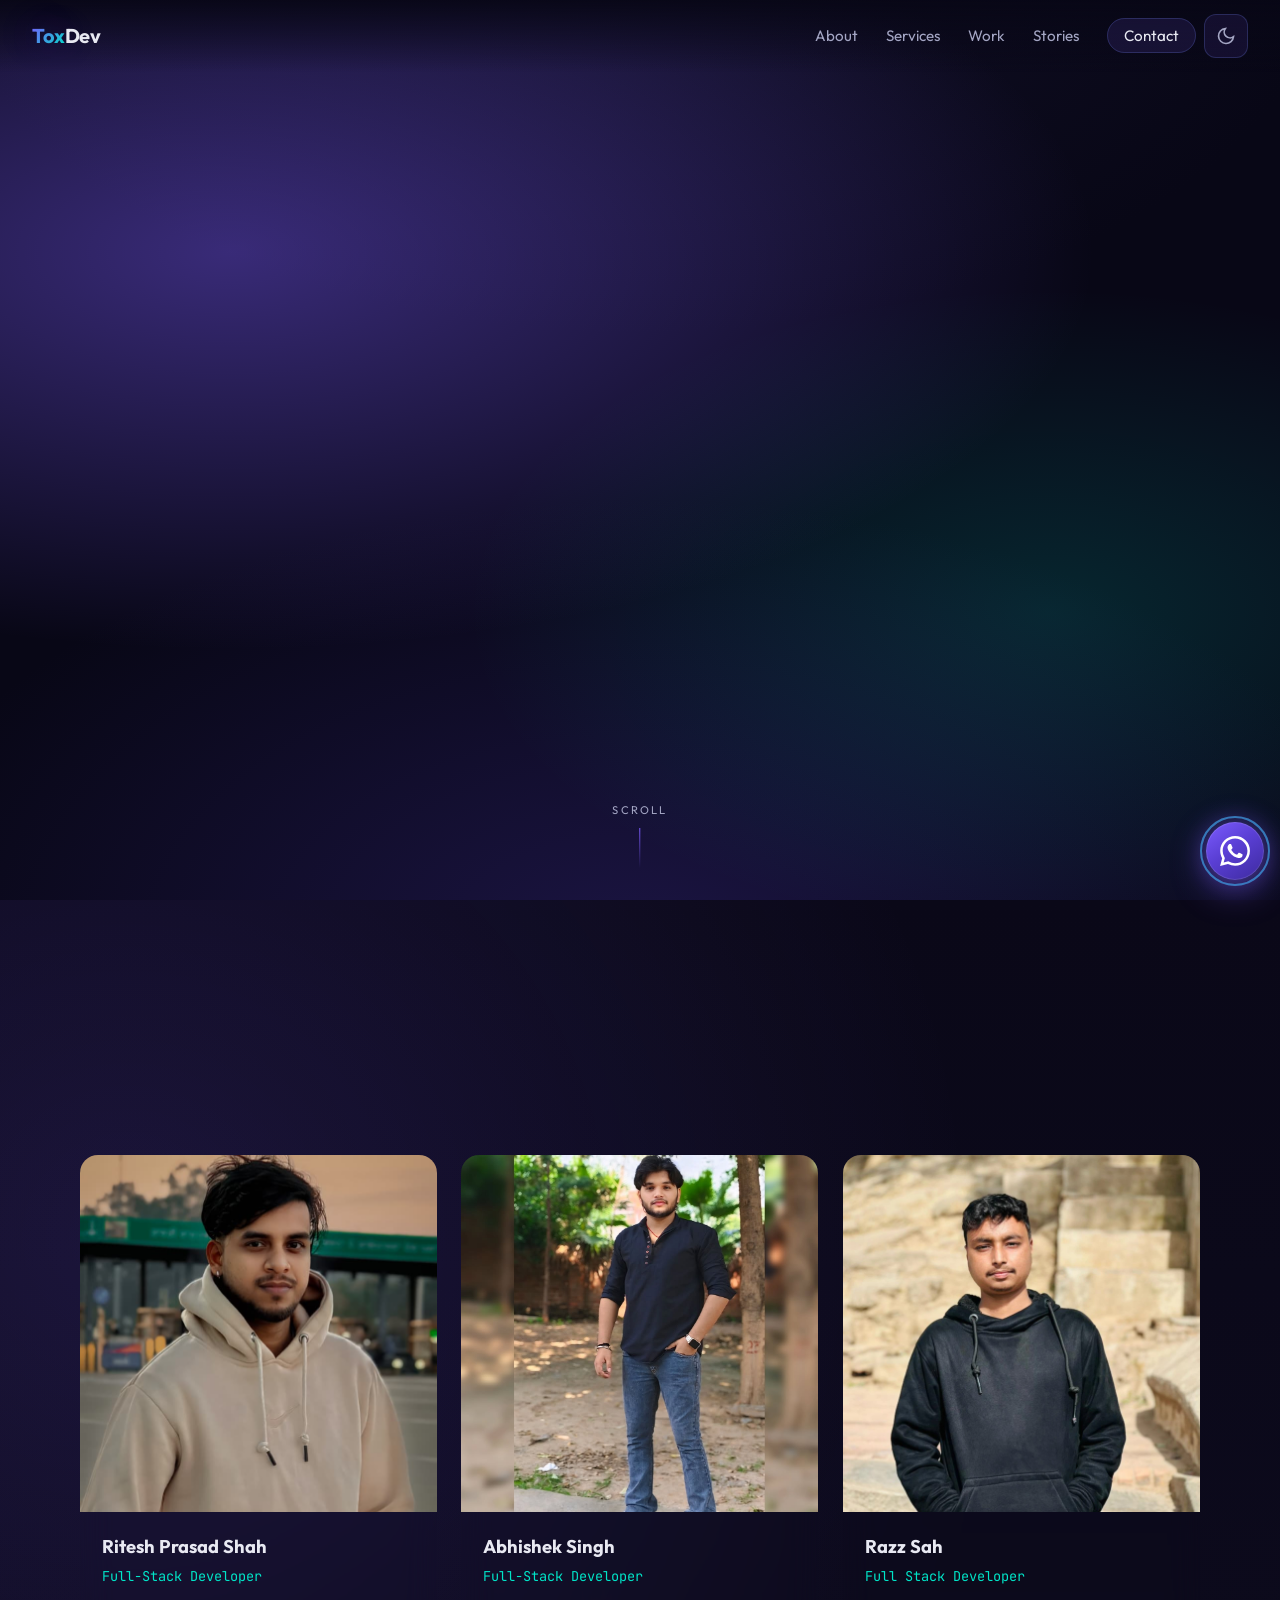
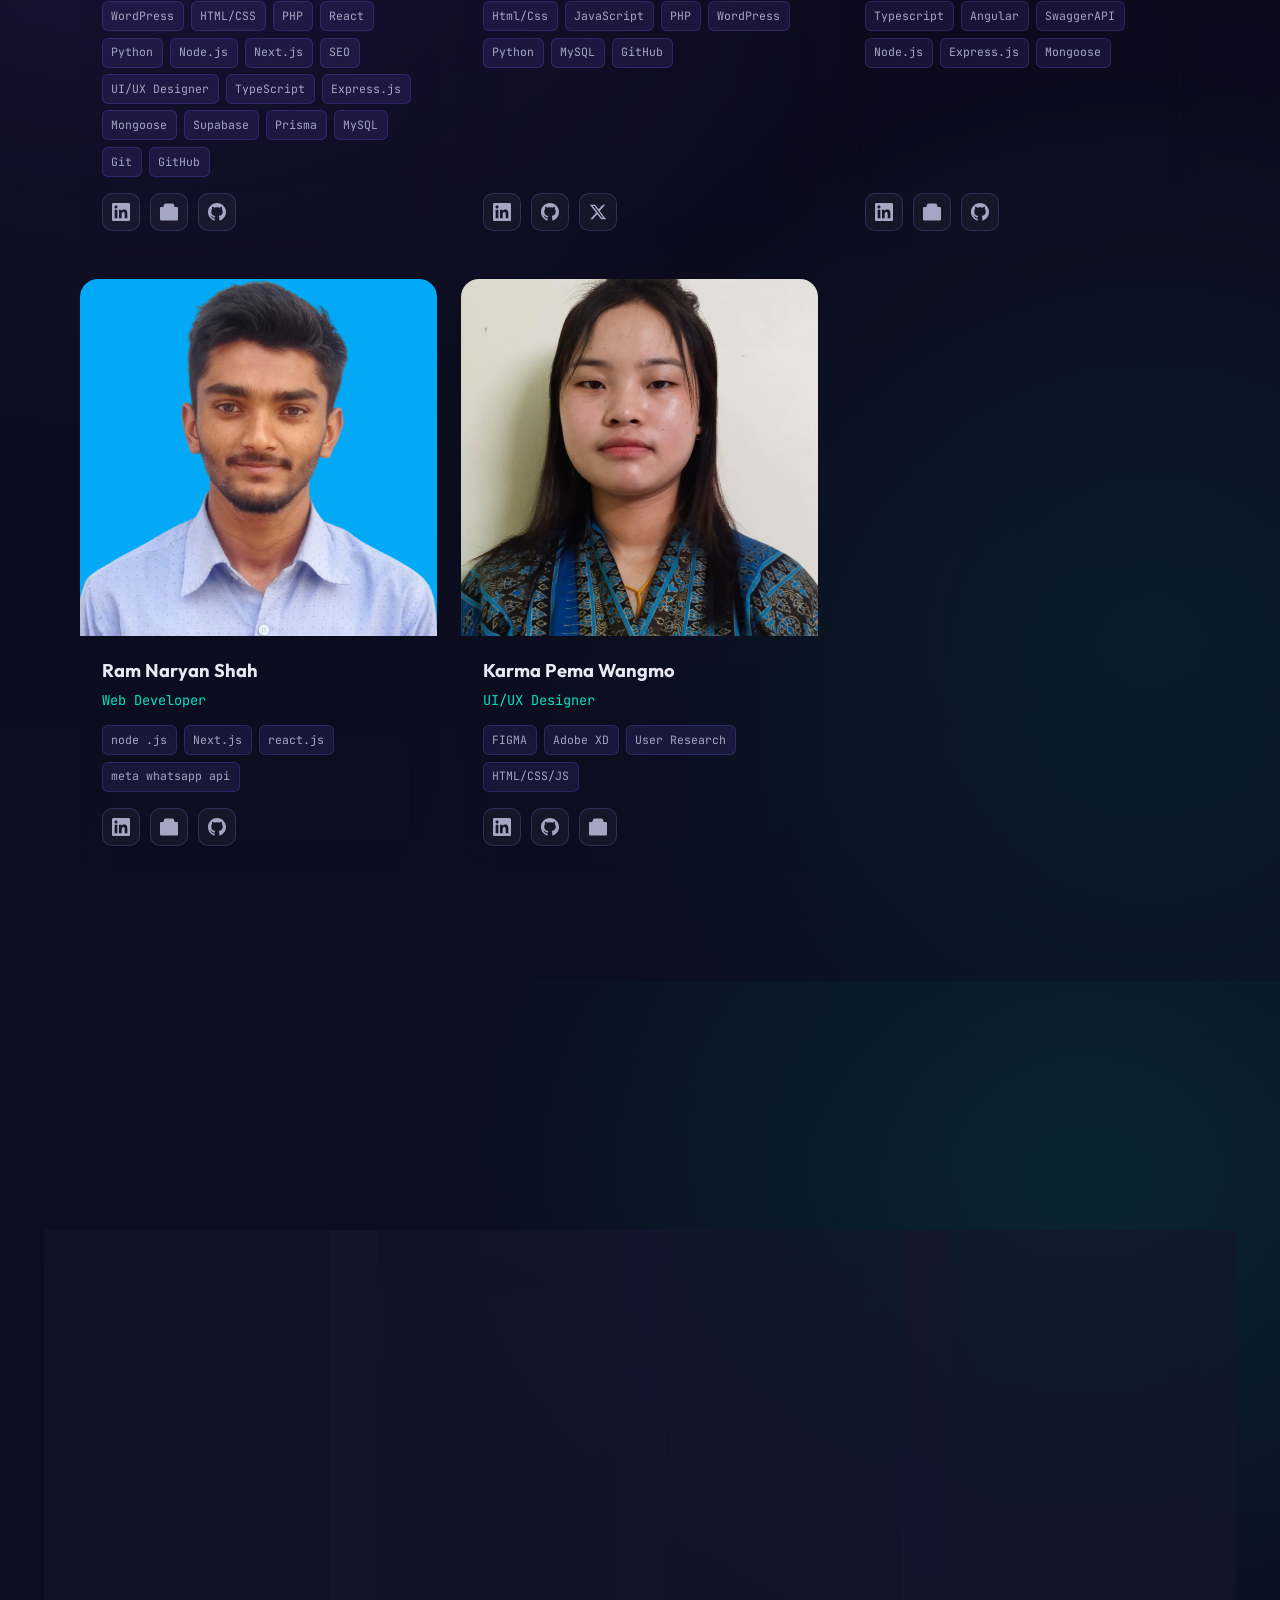
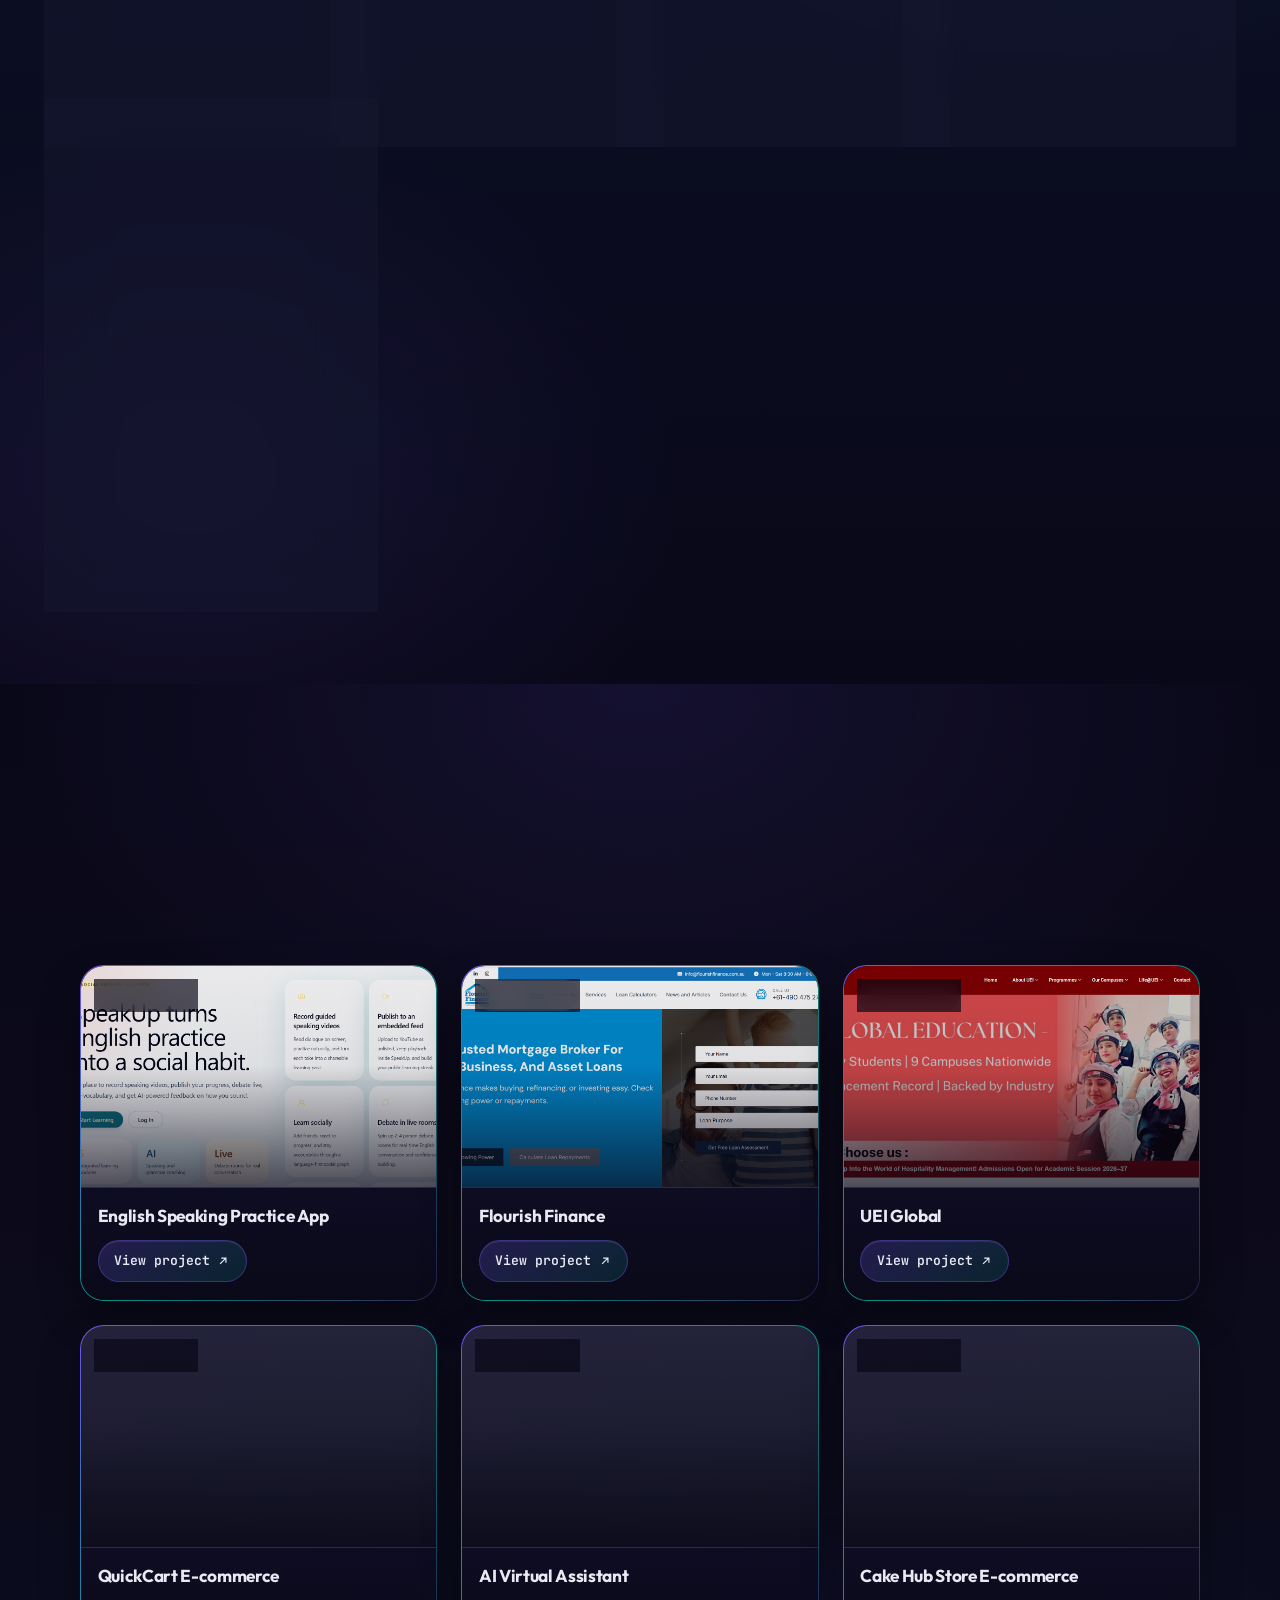
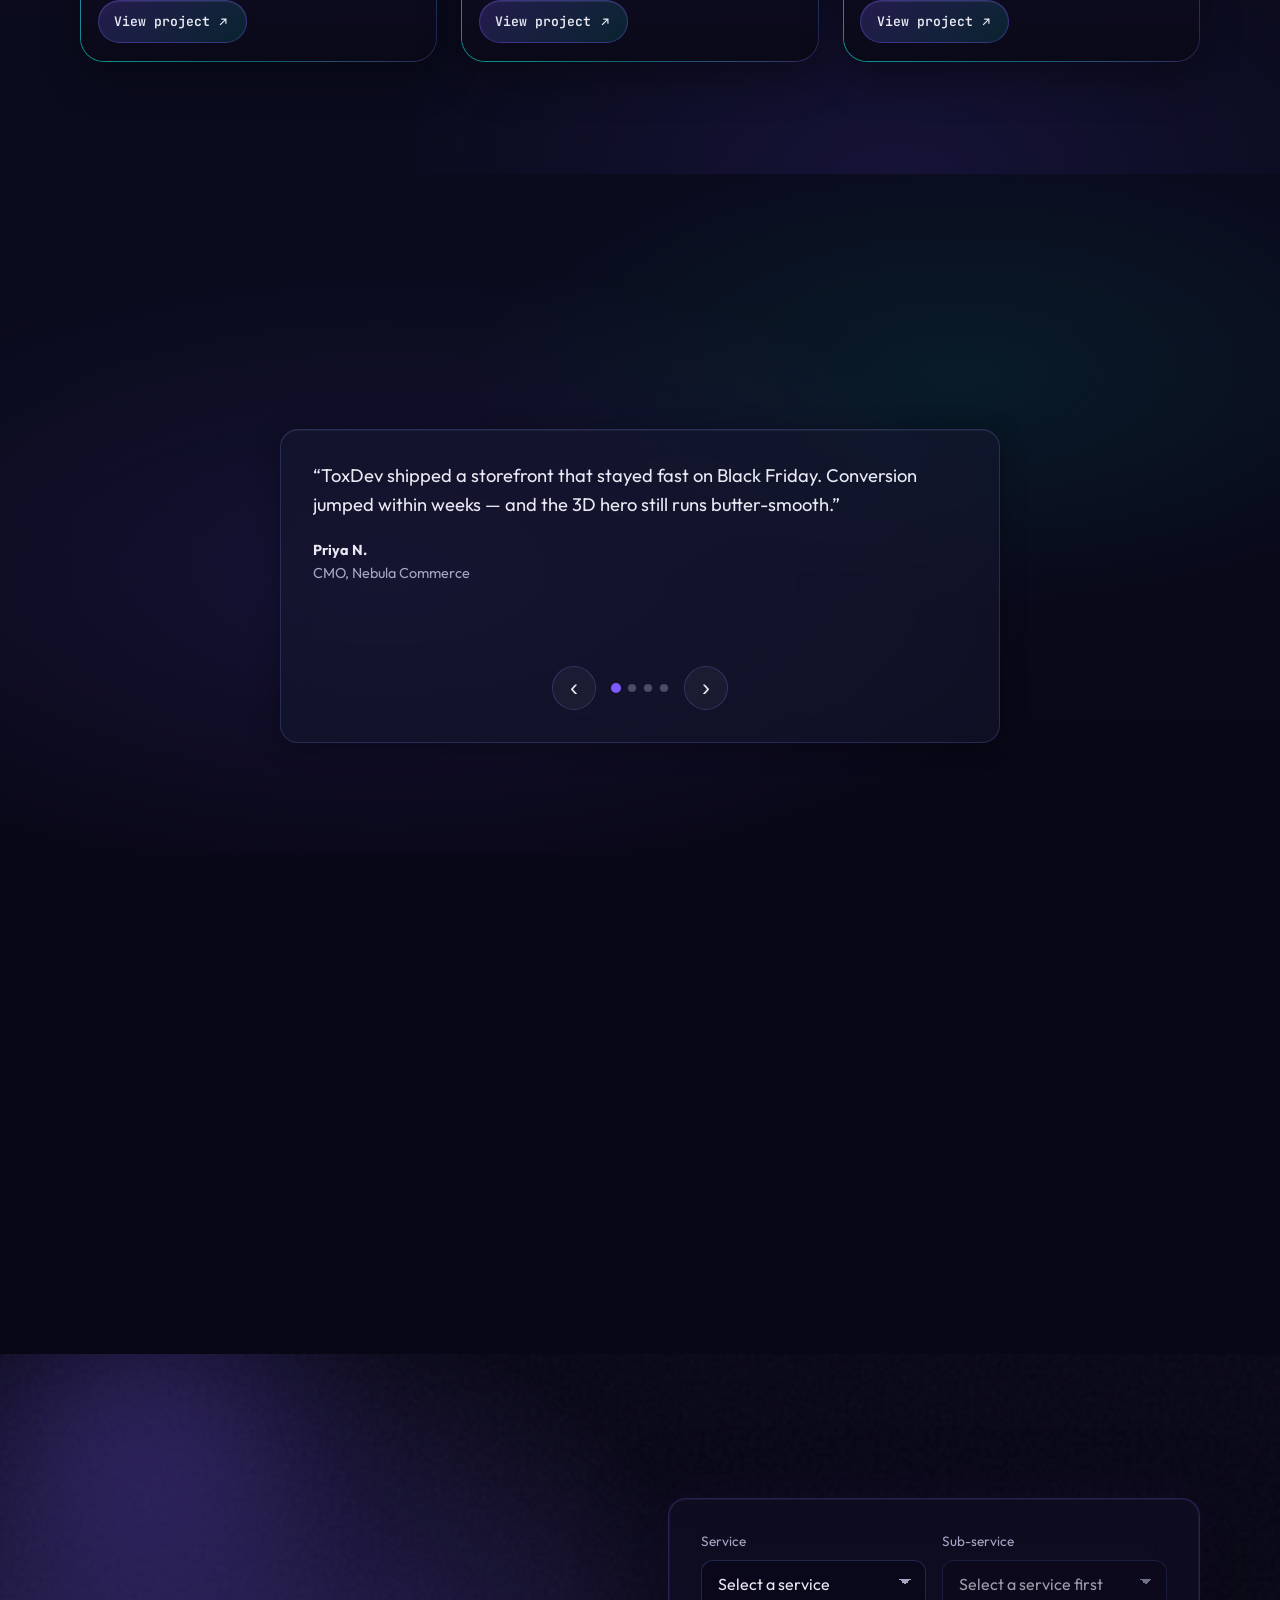
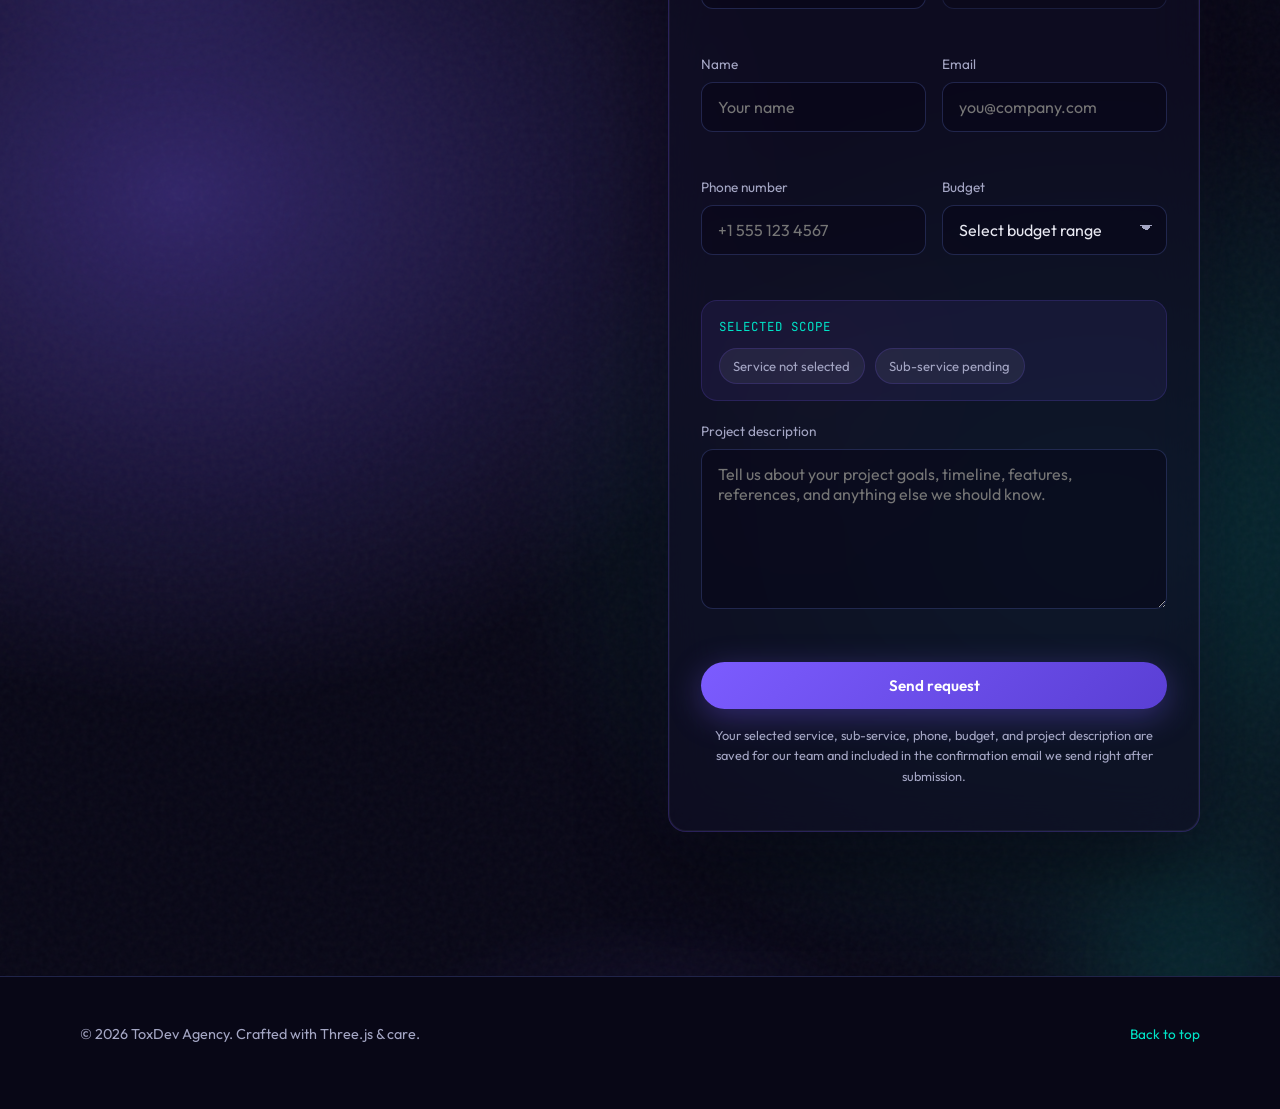
==== commit d7b6a123: "Update print statement from 'Hello' to 'Goodbye'" ====
--- a/index.html
+++ b/index.html
@@ -4,7 +4,8 @@
   <meta charset="UTF-8" />
   <meta name="viewport" content="width=device-width, initial-scale=1.0" />
   <meta name="description" content="ToxDev - Modern agency for web development, UI/UX design, SEO, automation, and API development." />
-  <title>ToxDev — 3D Web Agency</title>
+  <meta name="google-site-verification" content="_8Bk4tpx5X2tJh-hM3jkwV_q7UPMa6NIsHCzExKpsm4" />
+  <title>ToxDev</title>
   <link rel="preconnect" href="https://fonts.googleapis.com" />
   <link rel="preconnect" href="https://fonts.gstatic.com" crossorigin />
   <link href="https://fonts.googleapis.com/css2?family=Outfit:wght@300;400;500;600;700&family=JetBrains+Mono:wght@400;500&display=swap" rel="stylesheet" />
@@ -278,118 +279,118 @@
         </div>
       </div>
     </section>
-    <!-- Services -->
-    <section class="section services" id="services">
-      <div class="container">
-        <header class="section__head">
-          <h2 class="section__title" data-reveal>Services</h2>
-          <p class="section__subtitle" data-reveal>Choose a service once, and the contact form adapts with the right sub-services automatically.</p>
-        </header>
-        <div class="services-grid">
-          <button type="button" class="service-card glass" data-service-key="web-development">
-            <div class="service-card__media">
-              <img src="https://images.unsplash.com/photo-1498050108023-c5249f4df085?w=640&amp;h=360&amp;fit=crop&amp;q=80" alt="Web development workspace" width="640" height="360" loading="lazy" decoding="async" />
-              <div class="service-card__media-shine" aria-hidden="true"></div>
-            </div>
-            <div class="service-card__body">
-              <h3 class="service-card__title">Web Development</h3>
-              <p class="service-card__desc">Frontend, backend, full stack, e-commerce, business websites, and custom web apps.</p>
-              <ul class="service-card__details">
-                <li>Frontend, backend, and full stack builds</li>
-                <li>Business websites and custom web applications</li>
-                <li>eCommerce experiences built for conversion</li>
-              </ul>
-              <span class="service-card__hint">Select this service in the smart form</span>
-            </div>
-          </button>
-
-          <button type="button" class="service-card glass" data-service-key="ui-ux-design">
-            <div class="service-card__media">
-              <img src="https://images.unsplash.com/photo-1561070791-2526d30994b5?w=640&amp;h=360&amp;fit=crop&amp;q=80" alt="UI UX design desk" width="640" height="360" loading="lazy" decoding="async" />
-              <div class="service-card__media-shine" aria-hidden="true"></div>
-            </div>
-            <div class="service-card__body">
-              <h3 class="service-card__title">UI/UX Design</h3>
-              <p class="service-card__desc">User-centered interfaces, design systems, wireframes, and polished product flows.</p>
-              <ul class="service-card__details">
-                <li>Wireframes, prototypes, and design systems</li>
-                <li>Landing pages, dashboards, and mobile experiences</li>
-                <li>Research-backed UX decisions for conversion</li>
-              </ul>
-              <span class="service-card__hint">Select this service in the smart form</span>
-            </div>
-          </button>
-
-          <button type="button" class="service-card glass" data-service-key="seo">
-            <div class="service-card__media">
-              <img src="https://images.unsplash.com/photo-1460925895917-afdab827c52f?w=640&amp;h=360&amp;fit=crop&amp;q=80" alt="SEO analytics dashboard" width="640" height="360" loading="lazy" decoding="async" />
-              <div class="service-card__media-shine" aria-hidden="true"></div>
-            </div>
-            <div class="service-card__body">
-              <h3 class="service-card__title">SEO</h3>
-              <p class="service-card__desc">Technical SEO, on-page fixes, local visibility, audits, and growth-focused content strategy.</p>
-              <ul class="service-card__details">
-                <li>Technical audits and fixes</li>
-                <li>Schema, internal links, and content structure</li>
-                <li>Local SEO and ongoing performance reporting</li>
-              </ul>
-              <span class="service-card__hint">Select this service in the smart form</span>
-            </div>
-          </button>
-
-          <button type="button" class="service-card glass" data-service-key="automation">
-            <div class="service-card__media">
-              <img src="https://images.unsplash.com/photo-1556740749-887f6717d7e4?w=640&amp;h=360&amp;fit=crop&amp;q=80" alt="Automation workflow boards" width="640" height="360" loading="lazy" decoding="async" />
-              <div class="service-card__media-shine" aria-hidden="true"></div>
-            </div>
-            <div class="service-card__body">
-              <h3 class="service-card__title">Automation</h3>
-              <p class="service-card__desc">Operational automations that remove manual work and keep your team moving faster.</p>
-              <ul class="service-card__details">
-                <li>Lead routing, CRM, and email automation</li>
-                <li>Reporting workflows and internal process tools</li>
-                <li>AI-assisted business operations</li>
-              </ul>
-              <span class="service-card__hint">Select this service in the smart form</span>
-            </div>
-          </button>
-
-          <button type="button" class="service-card glass" data-service-key="api-development">
-            <div class="service-card__media">
-              <img src="https://images.unsplash.com/photo-1516116216624-53e697fedbea?w=640&amp;h=360&amp;fit=crop&amp;q=80" alt="API development screen" width="640" height="360" loading="lazy" decoding="async" />
-              <div class="service-card__media-shine" aria-hidden="true"></div>
-            </div>
-            <div class="service-card__body">
-              <h3 class="service-card__title">API Development</h3>
-              <p class="service-card__desc">Secure, documented APIs and integrations that connect products, platforms, and workflows.</p>
-              <ul class="service-card__details">
-                <li>REST APIs, auth flows, and secure endpoints</li>
-                <li>Third-party integrations and payment gateways</li>
-                <li>Documentation, testing, and long-term scalability</li>
-              </ul>
-              <span class="service-card__hint">Select this service in the smart form</span>
-            </div>
-          </button>
-        </div>
-      </div>
-    </section>
-
-    <!-- Portfolio: image + title + view project -->
-    <section class="section portfolio" id="portfolio">
-      <div class="container">
-        <header class="section__head">
-          <h2 class="section__title" data-reveal>Our Projects</h2>
-          <p class="section__subtitle" data-reveal>Each card pairs a project image with its name and a direct button to view the live build.</p>
-        </header>
-        <div class="portfolio-grid" id="portfolioGrid"></div>
-      </div>
-    </section>
+    <!-- Services -->
+    <section class="section services" id="services">
+      <div class="container">
+        <header class="section__head">
+          <h2 class="section__title" data-reveal>Services</h2>
+          <p class="section__subtitle" data-reveal>Choose a service once, and the contact form adapts with the right sub-services automatically.</p>
+        </header>
+        <div class="services-grid">
+          <button type="button" class="service-card glass" data-service-key="web-development">
+            <div class="service-card__media">
+              <img src="https://images.unsplash.com/photo-1498050108023-c5249f4df085?w=640&amp;h=360&amp;fit=crop&amp;q=80" alt="Web development workspace" width="640" height="360" loading="lazy" decoding="async" />
+              <div class="service-card__media-shine" aria-hidden="true"></div>
+            </div>
+            <div class="service-card__body">
+              <h3 class="service-card__title">Web Development</h3>
+              <p class="service-card__desc">Frontend, backend, full stack, e-commerce, business websites, and custom web apps.</p>
+              <ul class="service-card__details">
+                <li>Frontend, backend, and full stack builds</li>
+                <li>Business websites and custom web applications</li>
+                <li>eCommerce experiences built for conversion</li>
+              </ul>
+              <span class="service-card__hint">Select this service in the smart form</span>
+            </div>
+          </button>
+
+          <button type="button" class="service-card glass" data-service-key="ui-ux-design">
+            <div class="service-card__media">
+              <img src="https://images.unsplash.com/photo-1561070791-2526d30994b5?w=640&amp;h=360&amp;fit=crop&amp;q=80" alt="UI UX design desk" width="640" height="360" loading="lazy" decoding="async" />
+              <div class="service-card__media-shine" aria-hidden="true"></div>
+            </div>
+            <div class="service-card__body">
+              <h3 class="service-card__title">UI/UX Design</h3>
+              <p class="service-card__desc">User-centered interfaces, design systems, wireframes, and polished product flows.</p>
+              <ul class="service-card__details">
+                <li>Wireframes, prototypes, and design systems</li>
+                <li>Landing pages, dashboards, and mobile experiences</li>
+                <li>Research-backed UX decisions for conversion</li>
+              </ul>
+              <span class="service-card__hint">Select this service in the smart form</span>
+            </div>
+          </button>
+
+          <button type="button" class="service-card glass" data-service-key="seo">
+            <div class="service-card__media">
+              <img src="https://images.unsplash.com/photo-1460925895917-afdab827c52f?w=640&amp;h=360&amp;fit=crop&amp;q=80" alt="SEO analytics dashboard" width="640" height="360" loading="lazy" decoding="async" />
+              <div class="service-card__media-shine" aria-hidden="true"></div>
+            </div>
+            <div class="service-card__body">
+              <h3 class="service-card__title">SEO</h3>
+              <p class="service-card__desc">Technical SEO, on-page fixes, local visibility, audits, and growth-focused content strategy.</p>
+              <ul class="service-card__details">
+                <li>Technical audits and fixes</li>
+                <li>Schema, internal links, and content structure</li>
+                <li>Local SEO and ongoing performance reporting</li>
+              </ul>
+              <span class="service-card__hint">Select this service in the smart form</span>
+            </div>
+          </button>
+
+          <button type="button" class="service-card glass" data-service-key="automation">
+            <div class="service-card__media">
+              <img src="https://images.unsplash.com/photo-1556740749-887f6717d7e4?w=640&amp;h=360&amp;fit=crop&amp;q=80" alt="Automation workflow boards" width="640" height="360" loading="lazy" decoding="async" />
+              <div class="service-card__media-shine" aria-hidden="true"></div>
+            </div>
+            <div class="service-card__body">
+              <h3 class="service-card__title">Automation</h3>
+              <p class="service-card__desc">Operational automations that remove manual work and keep your team moving faster.</p>
+              <ul class="service-card__details">
+                <li>Lead routing, CRM, and email automation</li>
+                <li>Reporting workflows and internal process tools</li>
+                <li>AI-assisted business operations</li>
+              </ul>
+              <span class="service-card__hint">Select this service in the smart form</span>
+            </div>
+          </button>
+
+          <button type="button" class="service-card glass" data-service-key="api-development">
+            <div class="service-card__media">
+              <img src="https://images.unsplash.com/photo-1516116216624-53e697fedbea?w=640&amp;h=360&amp;fit=crop&amp;q=80" alt="API development screen" width="640" height="360" loading="lazy" decoding="async" />
+              <div class="service-card__media-shine" aria-hidden="true"></div>
+            </div>
+            <div class="service-card__body">
+              <h3 class="service-card__title">API Development</h3>
+              <p class="service-card__desc">Secure, documented APIs and integrations that connect products, platforms, and workflows.</p>
+              <ul class="service-card__details">
+                <li>REST APIs, auth flows, and secure endpoints</li>
+                <li>Third-party integrations and payment gateways</li>
+                <li>Documentation, testing, and long-term scalability</li>
+              </ul>
+              <span class="service-card__hint">Select this service in the smart form</span>
+            </div>
+          </button>
+        </div>
+      </div>
+    </section>
+
+    <!-- Portfolio: image + title + view project -->
+    <section class="section portfolio" id="portfolio">
+      <div class="container">
+        <header class="section__head">
+          <h2 class="section__title" data-reveal>Our Projects</h2>
+          <p class="section__subtitle" data-reveal>Each card pairs a project image with its name and a direct button to view the live build.</p>
+        </header>
+        <div class="portfolio-grid" id="portfolioGrid"></div>
+      </div>
+    </section>
     <!-- Testimonials slider -->
-    <section class="section testimonials" id="testimonials">
-      <div class="container">
-        <header class="section__head">
-          <h2 class="section__title" data-reveal>Testimonials</h2>
-          <p class="section__subtitle" data-reveal>Teams that shipped with us.</p>
+    <section class="section testimonials" id="testimonials">
+      <div class="container">
+        <header class="section__head">
+          <h2 class="section__title" data-reveal>Testimonials</h2>
+          <p class="section__subtitle" data-reveal>Teams that shipped with us.</p>
         </header>
         <div class="testimonial-slider glass" id="testimonialSlider">
           <div class="testimonial-slider__track" id="testimonialTrack"></div>
@@ -398,265 +399,265 @@
             <div class="slider-dots" id="testDots"></div>
             <button type="button" class="slider-btn" id="testNext" aria-label="Next testimonial">›</button>
           </div>
-        </div>
-      </div>
-    </section>
-    <section class="section skills-showcase" id="skills">
-      <div class="container">
-        <header class="section__head">
-          <h2 class="section__title" data-reveal>Our Skills</h2>
-          <p class="section__subtitle" data-reveal>Technologies we use to design, build, automate, and launch modern products.</p>
-        </header>
-        <div class="skills-marquee" data-reveal aria-label="Skill logo slider">
-          <div class="skills-marquee__track">
-            <div class="skills-marquee__group">
-              <article class="skill-card glass">
-                <span class="skill-card__icon skill-card__icon--html" aria-hidden="true">
-                  <svg viewBox="0 0 24 24" fill="none">
-                    <path d="M4 3h16l-1.4 15.9L12 21l-6.6-2.1L4 3z" stroke="currentColor" stroke-width="1.8" />
-                    <path d="M8 8h8M8.5 12h6.5M9 15.5h5" stroke="currentColor" stroke-width="1.8" stroke-linecap="round" />
-                  </svg>
-                </span>
-                <p class="skill-card__label">HTML5</p>
-              </article>
-              <article class="skill-card glass">
-                <span class="skill-card__icon skill-card__icon--css" aria-hidden="true">
-                  <svg viewBox="0 0 24 24" fill="none">
-                    <path d="M4 3h16l-1.4 15.9L12 21l-6.6-2.1L4 3z" stroke="currentColor" stroke-width="1.8" />
-                    <path d="M8 8h8M8.8 11.7H15M9.3 15.3H14" stroke="currentColor" stroke-width="1.8" stroke-linecap="round" />
-                  </svg>
-                </span>
-                <p class="skill-card__label">CSS3</p>
-              </article>
-              <article class="skill-card glass">
-                <span class="skill-card__icon skill-card__icon--js" aria-hidden="true">
-                  <svg viewBox="0 0 24 24" fill="none">
-                    <rect x="4.5" y="4.5" width="15" height="15" rx="2.5" stroke="currentColor" stroke-width="1.8" />
-                    <path d="M10 8.5v6c0 1.2-.8 2-2 2M13 8.5v7h3" stroke="currentColor" stroke-width="1.8" stroke-linecap="round" stroke-linejoin="round" />
-                  </svg>
-                </span>
-                <p class="skill-card__label">JavaScript</p>
-              </article>
-              <article class="skill-card glass">
-                <span class="skill-card__icon skill-card__icon--react" aria-hidden="true">
-                  <svg viewBox="0 0 24 24" fill="none">
-                    <circle cx="12" cy="12" r="1.7" fill="currentColor" />
-                    <ellipse cx="12" cy="12" rx="8" ry="3.2" stroke="currentColor" stroke-width="1.6" />
-                    <ellipse cx="12" cy="12" rx="8" ry="3.2" stroke="currentColor" stroke-width="1.6" transform="rotate(60 12 12)" />
-                    <ellipse cx="12" cy="12" rx="8" ry="3.2" stroke="currentColor" stroke-width="1.6" transform="rotate(120 12 12)" />
-                  </svg>
-                </span>
-                <p class="skill-card__label">React</p>
-              </article>
-              <article class="skill-card glass">
-                <span class="skill-card__icon skill-card__icon--node" aria-hidden="true">
-                  <svg viewBox="0 0 24 24" fill="none">
-                    <path d="M12 3.5l7 4v9l-7 4-7-4v-9l7-4z" stroke="currentColor" stroke-width="1.8" />
-                    <path d="M12 7.8v8.4M8.7 9.7l6.6 3.8M15.3 9.7l-6.6 3.8" stroke="currentColor" stroke-width="1.4" stroke-linecap="round" />
-                  </svg>
-                </span>
-                <p class="skill-card__label">Node.js</p>
-              </article>
-              <article class="skill-card glass">
-                <span class="skill-card__icon skill-card__icon--ts" aria-hidden="true">
-                  <svg viewBox="0 0 24 24" fill="none">
-                    <rect x="4.5" y="4.5" width="15" height="15" rx="2.5" stroke="currentColor" stroke-width="1.8" />
-                    <path d="M8.2 9h7.6M12 9v7M14.7 10.6c.4-.8 1.2-1.2 2.1-1.2 1 0 1.9.5 1.9 1.5 0 2-3.6 1.2-3.6 3.3 0 .8.7 1.4 1.8 1.4.8 0 1.6-.3 2.2-.9" stroke="currentColor" stroke-width="1.6" stroke-linecap="round" stroke-linejoin="round" />
-                  </svg>
-                </span>
-                <p class="skill-card__label">TypeScript</p>
-              </article>
-              <article class="skill-card glass">
-                <span class="skill-card__icon skill-card__icon--firebase" aria-hidden="true">
-                  <svg viewBox="0 0 24 24" fill="none">
-                    <path d="M12 4.5l-4.8 10.8 2.7-1.5 2.1 5.7 4.8-10.7-2.8 1.6L12 4.5z" stroke="currentColor" stroke-width="1.6" stroke-linejoin="round" />
-                  </svg>
-                </span>
-                <p class="skill-card__label">Firebase</p>
-              </article>
-            </div>
-            <div class="skills-marquee__group" aria-hidden="true">
-              <article class="skill-card glass">
-                <span class="skill-card__icon skill-card__icon--html" aria-hidden="true">
-                  <svg viewBox="0 0 24 24" fill="none">
-                    <path d="M4 3h16l-1.4 15.9L12 21l-6.6-2.1L4 3z" stroke="currentColor" stroke-width="1.8" />
-                    <path d="M8 8h8M8.5 12h6.5M9 15.5h5" stroke="currentColor" stroke-width="1.8" stroke-linecap="round" />
-                  </svg>
-                </span>
-                <p class="skill-card__label">HTML5</p>
-              </article>
-              <article class="skill-card glass">
-                <span class="skill-card__icon skill-card__icon--css" aria-hidden="true">
-                  <svg viewBox="0 0 24 24" fill="none">
-                    <path d="M4 3h16l-1.4 15.9L12 21l-6.6-2.1L4 3z" stroke="currentColor" stroke-width="1.8" />
-                    <path d="M8 8h8M8.8 11.7H15M9.3 15.3H14" stroke="currentColor" stroke-width="1.8" stroke-linecap="round" />
-                  </svg>
-                </span>
-                <p class="skill-card__label">CSS3</p>
-              </article>
-              <article class="skill-card glass">
-                <span class="skill-card__icon skill-card__icon--js" aria-hidden="true">
-                  <svg viewBox="0 0 24 24" fill="none">
-                    <rect x="4.5" y="4.5" width="15" height="15" rx="2.5" stroke="currentColor" stroke-width="1.8" />
-                    <path d="M10 8.5v6c0 1.2-.8 2-2 2M13 8.5v7h3" stroke="currentColor" stroke-width="1.8" stroke-linecap="round" stroke-linejoin="round" />
-                  </svg>
-                </span>
-                <p class="skill-card__label">JavaScript</p>
-              </article>
-              <article class="skill-card glass">
-                <span class="skill-card__icon skill-card__icon--react" aria-hidden="true">
-                  <svg viewBox="0 0 24 24" fill="none">
-                    <circle cx="12" cy="12" r="1.7" fill="currentColor" />
-                    <ellipse cx="12" cy="12" rx="8" ry="3.2" stroke="currentColor" stroke-width="1.6" />
-                    <ellipse cx="12" cy="12" rx="8" ry="3.2" stroke="currentColor" stroke-width="1.6" transform="rotate(60 12 12)" />
-                    <ellipse cx="12" cy="12" rx="8" ry="3.2" stroke="currentColor" stroke-width="1.6" transform="rotate(120 12 12)" />
-                  </svg>
-                </span>
-                <p class="skill-card__label">React</p>
-              </article>
-              <article class="skill-card glass">
-                <span class="skill-card__icon skill-card__icon--node" aria-hidden="true">
-                  <svg viewBox="0 0 24 24" fill="none">
-                    <path d="M12 3.5l7 4v9l-7 4-7-4v-9l7-4z" stroke="currentColor" stroke-width="1.8" />
-                    <path d="M12 7.8v8.4M8.7 9.7l6.6 3.8M15.3 9.7l-6.6 3.8" stroke="currentColor" stroke-width="1.4" stroke-linecap="round" />
-                  </svg>
-                </span>
-                <p class="skill-card__label">Node.js</p>
-              </article>
-              <article class="skill-card glass">
-                <span class="skill-card__icon skill-card__icon--ts" aria-hidden="true">
-                  <svg viewBox="0 0 24 24" fill="none">
-                    <rect x="4.5" y="4.5" width="15" height="15" rx="2.5" stroke="currentColor" stroke-width="1.8" />
-                    <path d="M8.2 9h7.6M12 9v7M14.7 10.6c.4-.8 1.2-1.2 2.1-1.2 1 0 1.9.5 1.9 1.5 0 2-3.6 1.2-3.6 3.3 0 .8.7 1.4 1.8 1.4.8 0 1.6-.3 2.2-.9" stroke="currentColor" stroke-width="1.6" stroke-linecap="round" stroke-linejoin="round" />
-                  </svg>
-                </span>
-                <p class="skill-card__label">TypeScript</p>
-              </article>
-              <article class="skill-card glass">
-                <span class="skill-card__icon skill-card__icon--firebase" aria-hidden="true">
-                  <svg viewBox="0 0 24 24" fill="none">
-                    <path d="M12 4.5l-4.8 10.8 2.7-1.5 2.1 5.7 4.8-10.7-2.8 1.6L12 4.5z" stroke="currentColor" stroke-width="1.6" stroke-linejoin="round" />
-                  </svg>
-                </span>
-                <p class="skill-card__label">Firebase</p>
-              </article>
-            </div>
-          </div>
-        </div>
-      </div>
-    </section>
-    <!-- Contact: full-bleed background + glass form -->
-    <section class="section contact contact--full" id="contact">
-      <div class="contact__bg" aria-hidden="true">
-        <div class="contact__aurora"></div>
-        <div class="contact__orb contact__orb--1"></div>
-        <div class="contact__orb contact__orb--2"></div>
-        <div class="contact__orb contact__orb--3"></div>
-        <div class="contact__noise"></div>
-      </div>
-      <div class="container contact__layout">
-        <div class="contact__intro">
-          <p class="contact__eyebrow" data-reveal>Contact</p>
-          <h2 class="section__title" data-reveal>A single form that adapts to every service</h2>
-          <p class="section__subtitle" data-reveal>Clients choose a service, unlock the right sub-service options instantly, and submit one clear request. We store the details in Google Sheets and send a confirmation email right away.</p>
-          <div class="contact-flow" data-reveal>
-            <article class="contact-flow-card glass">
-              <span class="contact-flow-card__step">01</span>
-              <h3>Choose your service</h3>
-              <p>Start with web development, UI/UX design, SEO, automation, or API development.</p>
-            </article>
-            <article class="contact-flow-card glass">
-              <span class="contact-flow-card__step">02</span>
-              <h3>Pick the right sub-service</h3>
-              <p>The form updates automatically, so clients only see options that match their selected service.</p>
-            </article>
-            <article class="contact-flow-card glass">
-              <span class="contact-flow-card__step">03</span>
-              <h3>Submit once</h3>
-              <p>Name, email, phone, budget, and project details are stored neatly while a professional confirmation email is sent instantly.</p>
-            </article>
-          </div>
-          <div class="contact__chips" data-reveal>
-            <span class="contact__chip">Google Sheets sync</span>
-            <span class="contact__chip">Instant confirmation email</span>
-            <span class="contact__chip">Avg. reply under 24h</span>
-          </div>
-        </div>
-        <form class="contact-form glass contact-form--elevated" id="contactForm" novalidate>
-          <input type="hidden" name="project_ref" id="projectRef" value="" />
-          <div class="form-grid">
-            <div class="form-row">
-              <label for="contactService">Service</label>
-              <select id="contactService" name="service" required>
-                <option value="">Select a service</option>
-                <option value="web-development">Web Development</option>
-                <option value="ui-ux-design">UI/UX Design</option>
-                <option value="seo">SEO</option>
-                <option value="automation">Automation</option>
-                <option value="api-development">API Development</option>
-              </select>
-              <span class="field-error" id="errService" role="alert"></span>
-            </div>
-            <div class="form-row">
-              <label for="contactSubService">Sub-service</label>
-              <select id="contactSubService" name="sub_service" required disabled>
-                <option value="">Select a service first</option>
-              </select>
-              <span class="field-error" id="errSubService" role="alert"></span>
-            </div>
-          </div>
-          <div class="form-grid">
-            <div class="form-row">
-              <label for="contactName">Name</label>
-              <input type="text" id="contactName" name="name" autocomplete="name" required minlength="2" placeholder="Your name" />
-              <span class="field-error" id="errName" role="alert"></span>
-            </div>
-            <div class="form-row">
-              <label for="contactEmail">Email</label>
-              <input type="email" id="contactEmail" name="email" autocomplete="email" required placeholder="you@company.com" />
-              <span class="field-error" id="errEmail" role="alert"></span>
-            </div>
-          </div>
-          <div class="form-grid">
-            <div class="form-row">
-              <label for="contactPhone">Phone number</label>
-              <input type="tel" id="contactPhone" name="phone" autocomplete="tel" required placeholder="+1 555 123 4567" />
-              <span class="field-error" id="errPhone" role="alert"></span>
-            </div>
-            <div class="form-row">
-              <label for="contactBudget">Budget</label>
-              <select id="contactBudget" name="budget" required>
-                <option value="">Select budget range</option>
-                <option value="Under $1,000">Under $1,000</option>
-                <option value="$1,000 - $3,000">$1,000 - $3,000</option>
-                <option value="$3,000 - $7,500">$3,000 - $7,500</option>
-                <option value="$7,500 - $15,000">$7,500 - $15,000</option>
-                <option value="$15,000+">$15,000+</option>
-              </select>
-              <span class="field-error" id="errBudget" role="alert"></span>
-            </div>
-          </div>
-          <div class="contact-form__summary" id="contactSelectionSummary" aria-live="polite">
-            <p class="contact-form__summary-label">Selected scope</p>
-            <div class="contact-form__summary-chips">
-              <span class="contact-form__summary-chip is-empty" id="summaryService">Service not selected</span>
-              <span class="contact-form__summary-chip is-empty" id="summarySubService">Sub-service pending</span>
-            </div>
-          </div>
-          <div class="form-row">
-            <label for="contactMessage">Project description</label>
-            <textarea id="contactMessage" name="message" rows="6" required minlength="20" placeholder="Tell us about your project goals, timeline, features, references, and anything else we should know."></textarea>
-            <span class="field-error" id="errMessage" role="alert"></span>
-          </div>
-          <button type="submit" class="btn btn--primary btn--full" id="submitBtn">
-            <span class="btn__label">Send request</span>
-            <span class="btn__spinner" aria-hidden="true"></span>
-          </button>
-          <p class="form-hint">Your selected service, sub-service, phone, budget, and project description are saved for our team and included in the confirmation email we send right after submission.</p>
-        </form>
-      </div>
-    </section>
-  </main>
+        </div>
+      </div>
+    </section>
+    <section class="section skills-showcase" id="skills">
+      <div class="container">
+        <header class="section__head">
+          <h2 class="section__title" data-reveal>Our Skills</h2>
+          <p class="section__subtitle" data-reveal>Technologies we use to design, build, automate, and launch modern products.</p>
+        </header>
+        <div class="skills-marquee" data-reveal aria-label="Skill logo slider">
+          <div class="skills-marquee__track">
+            <div class="skills-marquee__group">
+              <article class="skill-card glass">
+                <span class="skill-card__icon skill-card__icon--html" aria-hidden="true">
+                  <svg viewBox="0 0 24 24" fill="none">
+                    <path d="M4 3h16l-1.4 15.9L12 21l-6.6-2.1L4 3z" stroke="currentColor" stroke-width="1.8" />
+                    <path d="M8 8h8M8.5 12h6.5M9 15.5h5" stroke="currentColor" stroke-width="1.8" stroke-linecap="round" />
+                  </svg>
+                </span>
+                <p class="skill-card__label">HTML5</p>
+              </article>
+              <article class="skill-card glass">
+                <span class="skill-card__icon skill-card__icon--css" aria-hidden="true">
+                  <svg viewBox="0 0 24 24" fill="none">
+                    <path d="M4 3h16l-1.4 15.9L12 21l-6.6-2.1L4 3z" stroke="currentColor" stroke-width="1.8" />
+                    <path d="M8 8h8M8.8 11.7H15M9.3 15.3H14" stroke="currentColor" stroke-width="1.8" stroke-linecap="round" />
+                  </svg>
+                </span>
+                <p class="skill-card__label">CSS3</p>
+              </article>
+              <article class="skill-card glass">
+                <span class="skill-card__icon skill-card__icon--js" aria-hidden="true">
+                  <svg viewBox="0 0 24 24" fill="none">
+                    <rect x="4.5" y="4.5" width="15" height="15" rx="2.5" stroke="currentColor" stroke-width="1.8" />
+                    <path d="M10 8.5v6c0 1.2-.8 2-2 2M13 8.5v7h3" stroke="currentColor" stroke-width="1.8" stroke-linecap="round" stroke-linejoin="round" />
+                  </svg>
+                </span>
+                <p class="skill-card__label">JavaScript</p>
+              </article>
+              <article class="skill-card glass">
+                <span class="skill-card__icon skill-card__icon--react" aria-hidden="true">
+                  <svg viewBox="0 0 24 24" fill="none">
+                    <circle cx="12" cy="12" r="1.7" fill="currentColor" />
+                    <ellipse cx="12" cy="12" rx="8" ry="3.2" stroke="currentColor" stroke-width="1.6" />
+                    <ellipse cx="12" cy="12" rx="8" ry="3.2" stroke="currentColor" stroke-width="1.6" transform="rotate(60 12 12)" />
+                    <ellipse cx="12" cy="12" rx="8" ry="3.2" stroke="currentColor" stroke-width="1.6" transform="rotate(120 12 12)" />
+                  </svg>
+                </span>
+                <p class="skill-card__label">React</p>
+              </article>
+              <article class="skill-card glass">
+                <span class="skill-card__icon skill-card__icon--node" aria-hidden="true">
+                  <svg viewBox="0 0 24 24" fill="none">
+                    <path d="M12 3.5l7 4v9l-7 4-7-4v-9l7-4z" stroke="currentColor" stroke-width="1.8" />
+                    <path d="M12 7.8v8.4M8.7 9.7l6.6 3.8M15.3 9.7l-6.6 3.8" stroke="currentColor" stroke-width="1.4" stroke-linecap="round" />
+                  </svg>
+                </span>
+                <p class="skill-card__label">Node.js</p>
+              </article>
+              <article class="skill-card glass">
+                <span class="skill-card__icon skill-card__icon--ts" aria-hidden="true">
+                  <svg viewBox="0 0 24 24" fill="none">
+                    <rect x="4.5" y="4.5" width="15" height="15" rx="2.5" stroke="currentColor" stroke-width="1.8" />
+                    <path d="M8.2 9h7.6M12 9v7M14.7 10.6c.4-.8 1.2-1.2 2.1-1.2 1 0 1.9.5 1.9 1.5 0 2-3.6 1.2-3.6 3.3 0 .8.7 1.4 1.8 1.4.8 0 1.6-.3 2.2-.9" stroke="currentColor" stroke-width="1.6" stroke-linecap="round" stroke-linejoin="round" />
+                  </svg>
+                </span>
+                <p class="skill-card__label">TypeScript</p>
+              </article>
+              <article class="skill-card glass">
+                <span class="skill-card__icon skill-card__icon--firebase" aria-hidden="true">
+                  <svg viewBox="0 0 24 24" fill="none">
+                    <path d="M12 4.5l-4.8 10.8 2.7-1.5 2.1 5.7 4.8-10.7-2.8 1.6L12 4.5z" stroke="currentColor" stroke-width="1.6" stroke-linejoin="round" />
+                  </svg>
+                </span>
+                <p class="skill-card__label">Firebase</p>
+              </article>
+            </div>
+            <div class="skills-marquee__group" aria-hidden="true">
+              <article class="skill-card glass">
+                <span class="skill-card__icon skill-card__icon--html" aria-hidden="true">
+                  <svg viewBox="0 0 24 24" fill="none">
+                    <path d="M4 3h16l-1.4 15.9L12 21l-6.6-2.1L4 3z" stroke="currentColor" stroke-width="1.8" />
+                    <path d="M8 8h8M8.5 12h6.5M9 15.5h5" stroke="currentColor" stroke-width="1.8" stroke-linecap="round" />
+                  </svg>
+                </span>
+                <p class="skill-card__label">HTML5</p>
+              </article>
+              <article class="skill-card glass">
+                <span class="skill-card__icon skill-card__icon--css" aria-hidden="true">
+                  <svg viewBox="0 0 24 24" fill="none">
+                    <path d="M4 3h16l-1.4 15.9L12 21l-6.6-2.1L4 3z" stroke="currentColor" stroke-width="1.8" />
+                    <path d="M8 8h8M8.8 11.7H15M9.3 15.3H14" stroke="currentColor" stroke-width="1.8" stroke-linecap="round" />
+                  </svg>
+                </span>
+                <p class="skill-card__label">CSS3</p>
+              </article>
+              <article class="skill-card glass">
+                <span class="skill-card__icon skill-card__icon--js" aria-hidden="true">
+                  <svg viewBox="0 0 24 24" fill="none">
+                    <rect x="4.5" y="4.5" width="15" height="15" rx="2.5" stroke="currentColor" stroke-width="1.8" />
+                    <path d="M10 8.5v6c0 1.2-.8 2-2 2M13 8.5v7h3" stroke="currentColor" stroke-width="1.8" stroke-linecap="round" stroke-linejoin="round" />
+                  </svg>
+                </span>
+                <p class="skill-card__label">JavaScript</p>
+              </article>
+              <article class="skill-card glass">
+                <span class="skill-card__icon skill-card__icon--react" aria-hidden="true">
+                  <svg viewBox="0 0 24 24" fill="none">
+                    <circle cx="12" cy="12" r="1.7" fill="currentColor" />
+                    <ellipse cx="12" cy="12" rx="8" ry="3.2" stroke="currentColor" stroke-width="1.6" />
+                    <ellipse cx="12" cy="12" rx="8" ry="3.2" stroke="currentColor" stroke-width="1.6" transform="rotate(60 12 12)" />
+                    <ellipse cx="12" cy="12" rx="8" ry="3.2" stroke="currentColor" stroke-width="1.6" transform="rotate(120 12 12)" />
+                  </svg>
+                </span>
+                <p class="skill-card__label">React</p>
+              </article>
+              <article class="skill-card glass">
+                <span class="skill-card__icon skill-card__icon--node" aria-hidden="true">
+                  <svg viewBox="0 0 24 24" fill="none">
+                    <path d="M12 3.5l7 4v9l-7 4-7-4v-9l7-4z" stroke="currentColor" stroke-width="1.8" />
+                    <path d="M12 7.8v8.4M8.7 9.7l6.6 3.8M15.3 9.7l-6.6 3.8" stroke="currentColor" stroke-width="1.4" stroke-linecap="round" />
+                  </svg>
+                </span>
+                <p class="skill-card__label">Node.js</p>
+              </article>
+              <article class="skill-card glass">
+                <span class="skill-card__icon skill-card__icon--ts" aria-hidden="true">
+                  <svg viewBox="0 0 24 24" fill="none">
+                    <rect x="4.5" y="4.5" width="15" height="15" rx="2.5" stroke="currentColor" stroke-width="1.8" />
+                    <path d="M8.2 9h7.6M12 9v7M14.7 10.6c.4-.8 1.2-1.2 2.1-1.2 1 0 1.9.5 1.9 1.5 0 2-3.6 1.2-3.6 3.3 0 .8.7 1.4 1.8 1.4.8 0 1.6-.3 2.2-.9" stroke="currentColor" stroke-width="1.6" stroke-linecap="round" stroke-linejoin="round" />
+                  </svg>
+                </span>
+                <p class="skill-card__label">TypeScript</p>
+              </article>
+              <article class="skill-card glass">
+                <span class="skill-card__icon skill-card__icon--firebase" aria-hidden="true">
+                  <svg viewBox="0 0 24 24" fill="none">
+                    <path d="M12 4.5l-4.8 10.8 2.7-1.5 2.1 5.7 4.8-10.7-2.8 1.6L12 4.5z" stroke="currentColor" stroke-width="1.6" stroke-linejoin="round" />
+                  </svg>
+                </span>
+                <p class="skill-card__label">Firebase</p>
+              </article>
+            </div>
+          </div>
+        </div>
+      </div>
+    </section>
+    <!-- Contact: full-bleed background + glass form -->
+    <section class="section contact contact--full" id="contact">
+      <div class="contact__bg" aria-hidden="true">
+        <div class="contact__aurora"></div>
+        <div class="contact__orb contact__orb--1"></div>
+        <div class="contact__orb contact__orb--2"></div>
+        <div class="contact__orb contact__orb--3"></div>
+        <div class="contact__noise"></div>
+      </div>
+      <div class="container contact__layout">
+        <div class="contact__intro">
+          <p class="contact__eyebrow" data-reveal>Contact</p>
+          <h2 class="section__title" data-reveal>A single form that adapts to every service</h2>
+          <p class="section__subtitle" data-reveal>Clients choose a service, unlock the right sub-service options instantly, and submit one clear request. We store the details in Google Sheets and send a confirmation email right away.</p>
+          <div class="contact-flow" data-reveal>
+            <article class="contact-flow-card glass">
+              <span class="contact-flow-card__step">01</span>
+              <h3>Choose your service</h3>
+              <p>Start with web development, UI/UX design, SEO, automation, or API development.</p>
+            </article>
+            <article class="contact-flow-card glass">
+              <span class="contact-flow-card__step">02</span>
+              <h3>Pick the right sub-service</h3>
+              <p>The form updates automatically, so clients only see options that match their selected service.</p>
+            </article>
+            <article class="contact-flow-card glass">
+              <span class="contact-flow-card__step">03</span>
+              <h3>Submit once</h3>
+              <p>Name, email, phone, budget, and project details are stored neatly while a professional confirmation email is sent instantly.</p>
+            </article>
+          </div>
+          <div class="contact__chips" data-reveal>
+            <span class="contact__chip">Google Sheets sync</span>
+            <span class="contact__chip">Instant confirmation email</span>
+            <span class="contact__chip">Avg. reply under 24h</span>
+          </div>
+        </div>
+        <form class="contact-form glass contact-form--elevated" id="contactForm" novalidate>
+          <input type="hidden" name="project_ref" id="projectRef" value="" />
+          <div class="form-grid">
+            <div class="form-row">
+              <label for="contactService">Service</label>
+              <select id="contactService" name="service" required>
+                <option value="">Select a service</option>
+                <option value="web-development">Web Development</option>
+                <option value="ui-ux-design">UI/UX Design</option>
+                <option value="seo">SEO</option>
+                <option value="automation">Automation</option>
+                <option value="api-development">API Development</option>
+              </select>
+              <span class="field-error" id="errService" role="alert"></span>
+            </div>
+            <div class="form-row">
+              <label for="contactSubService">Sub-service</label>
+              <select id="contactSubService" name="sub_service" required disabled>
+                <option value="">Select a service first</option>
+              </select>
+              <span class="field-error" id="errSubService" role="alert"></span>
+            </div>
+          </div>
+          <div class="form-grid">
+            <div class="form-row">
+              <label for="contactName">Name</label>
+              <input type="text" id="contactName" name="name" autocomplete="name" required minlength="2" placeholder="Your name" />
+              <span class="field-error" id="errName" role="alert"></span>
+            </div>
+            <div class="form-row">
+              <label for="contactEmail">Email</label>
+              <input type="email" id="contactEmail" name="email" autocomplete="email" required placeholder="you@company.com" />
+              <span class="field-error" id="errEmail" role="alert"></span>
+            </div>
+          </div>
+          <div class="form-grid">
+            <div class="form-row">
+              <label for="contactPhone">Phone number</label>
+              <input type="tel" id="contactPhone" name="phone" autocomplete="tel" required placeholder="+1 555 123 4567" />
+              <span class="field-error" id="errPhone" role="alert"></span>
+            </div>
+            <div class="form-row">
+              <label for="contactBudget">Budget</label>
+              <select id="contactBudget" name="budget" required>
+                <option value="">Select budget range</option>
+                <option value="Under $1,000">Under $1,000</option>
+                <option value="$1,000 - $3,000">$1,000 - $3,000</option>
+                <option value="$3,000 - $7,500">$3,000 - $7,500</option>
+                <option value="$7,500 - $15,000">$7,500 - $15,000</option>
+                <option value="$15,000+">$15,000+</option>
+              </select>
+              <span class="field-error" id="errBudget" role="alert"></span>
+            </div>
+          </div>
+          <div class="contact-form__summary" id="contactSelectionSummary" aria-live="polite">
+            <p class="contact-form__summary-label">Selected scope</p>
+            <div class="contact-form__summary-chips">
+              <span class="contact-form__summary-chip is-empty" id="summaryService">Service not selected</span>
+              <span class="contact-form__summary-chip is-empty" id="summarySubService">Sub-service pending</span>
+            </div>
+          </div>
+          <div class="form-row">
+            <label for="contactMessage">Project description</label>
+            <textarea id="contactMessage" name="message" rows="6" required minlength="20" placeholder="Tell us about your project goals, timeline, features, references, and anything else we should know."></textarea>
+            <span class="field-error" id="errMessage" role="alert"></span>
+          </div>
+          <button type="submit" class="btn btn--primary btn--full" id="submitBtn">
+            <span class="btn__label">Send request</span>
+            <span class="btn__spinner" aria-hidden="true"></span>
+          </button>
+          <p class="form-hint">Your selected service, sub-service, phone, budget, and project description are saved for our team and included in the confirmation email we send right after submission.</p>
+        </form>
+      </div>
+    </section>
+  </main>
 
   <footer class="footer">
     <div class="container footer__inner">
@@ -671,7 +672,7 @@
       <span class="toast__icon" aria-hidden="true">✓</span>
       <div>
         <strong class="toast__title">Thank you!</strong>
-        <p class="toast__msg">We received your request and sent a confirmation email with your project summary.</p>
+        <p class="toast__msg">We received your request and sent a confirmation email with your project summary.</p>
       </div>
     </div>
   </div>
